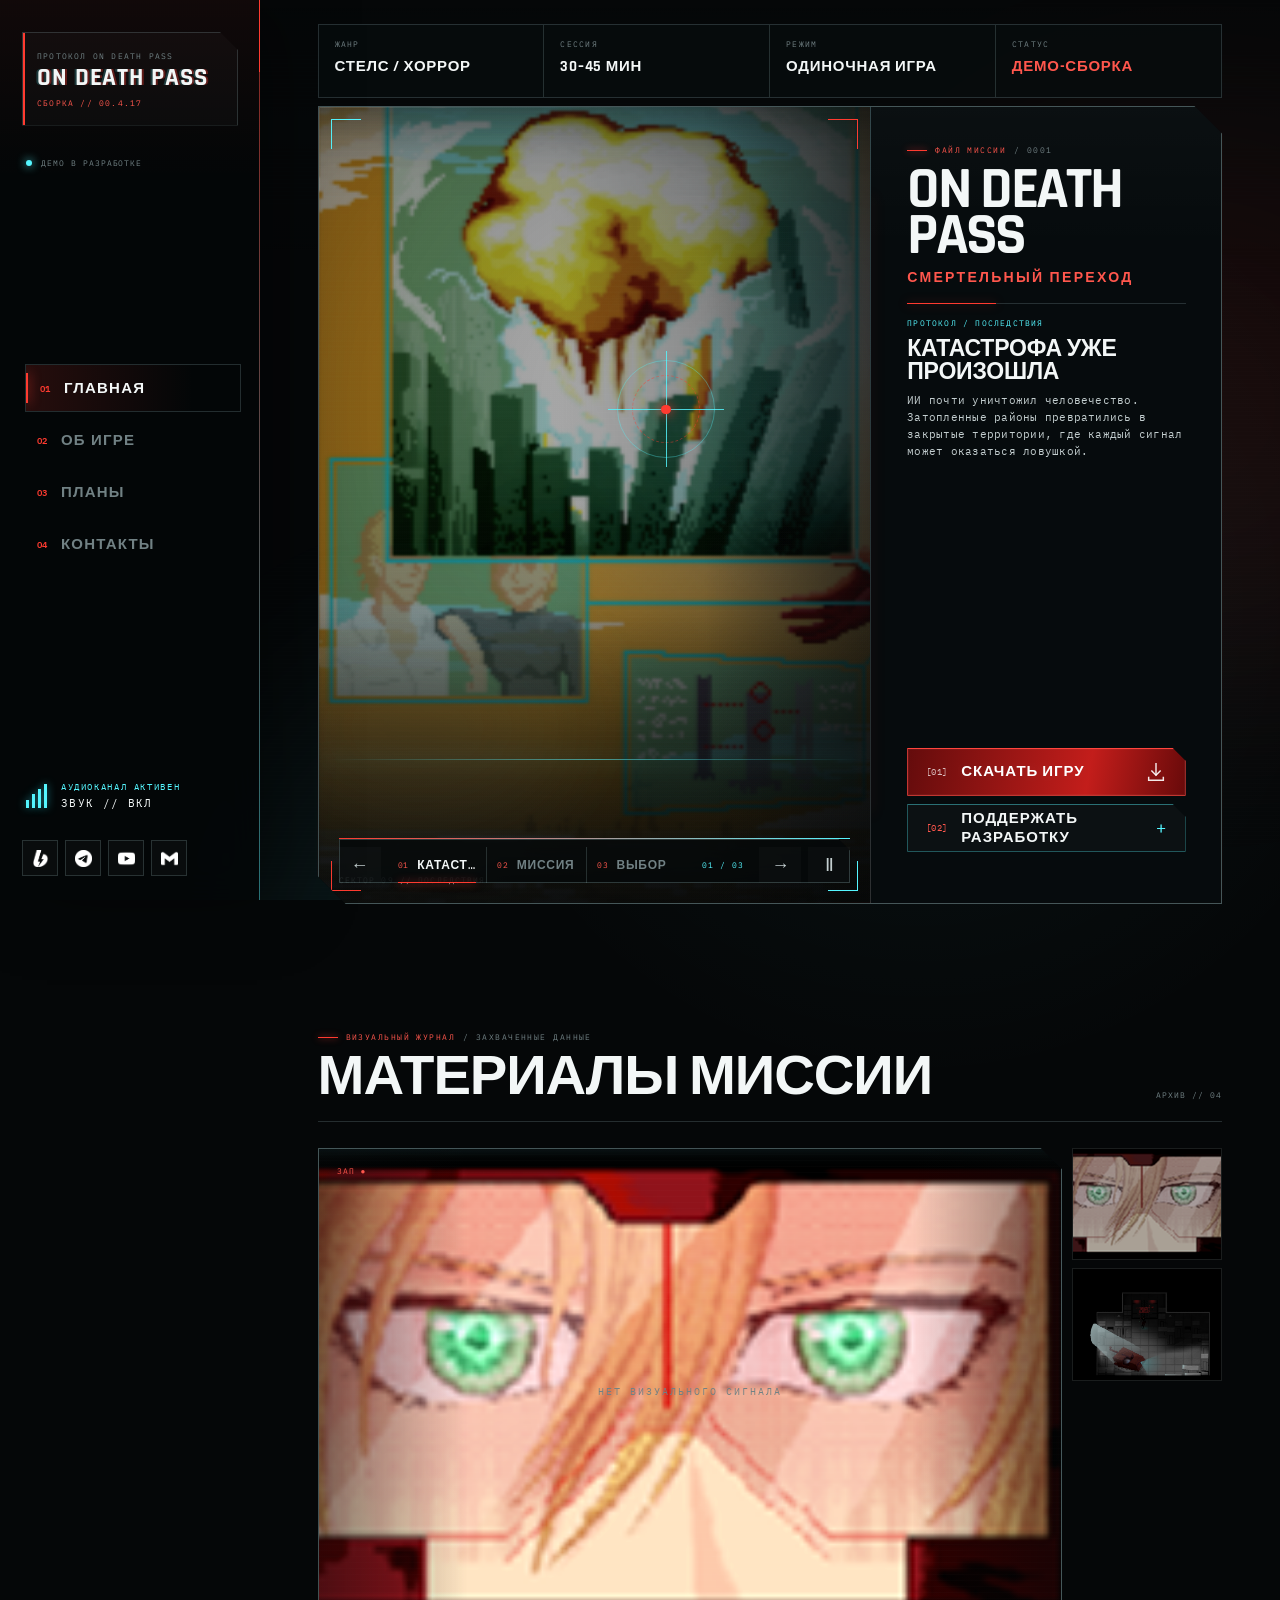
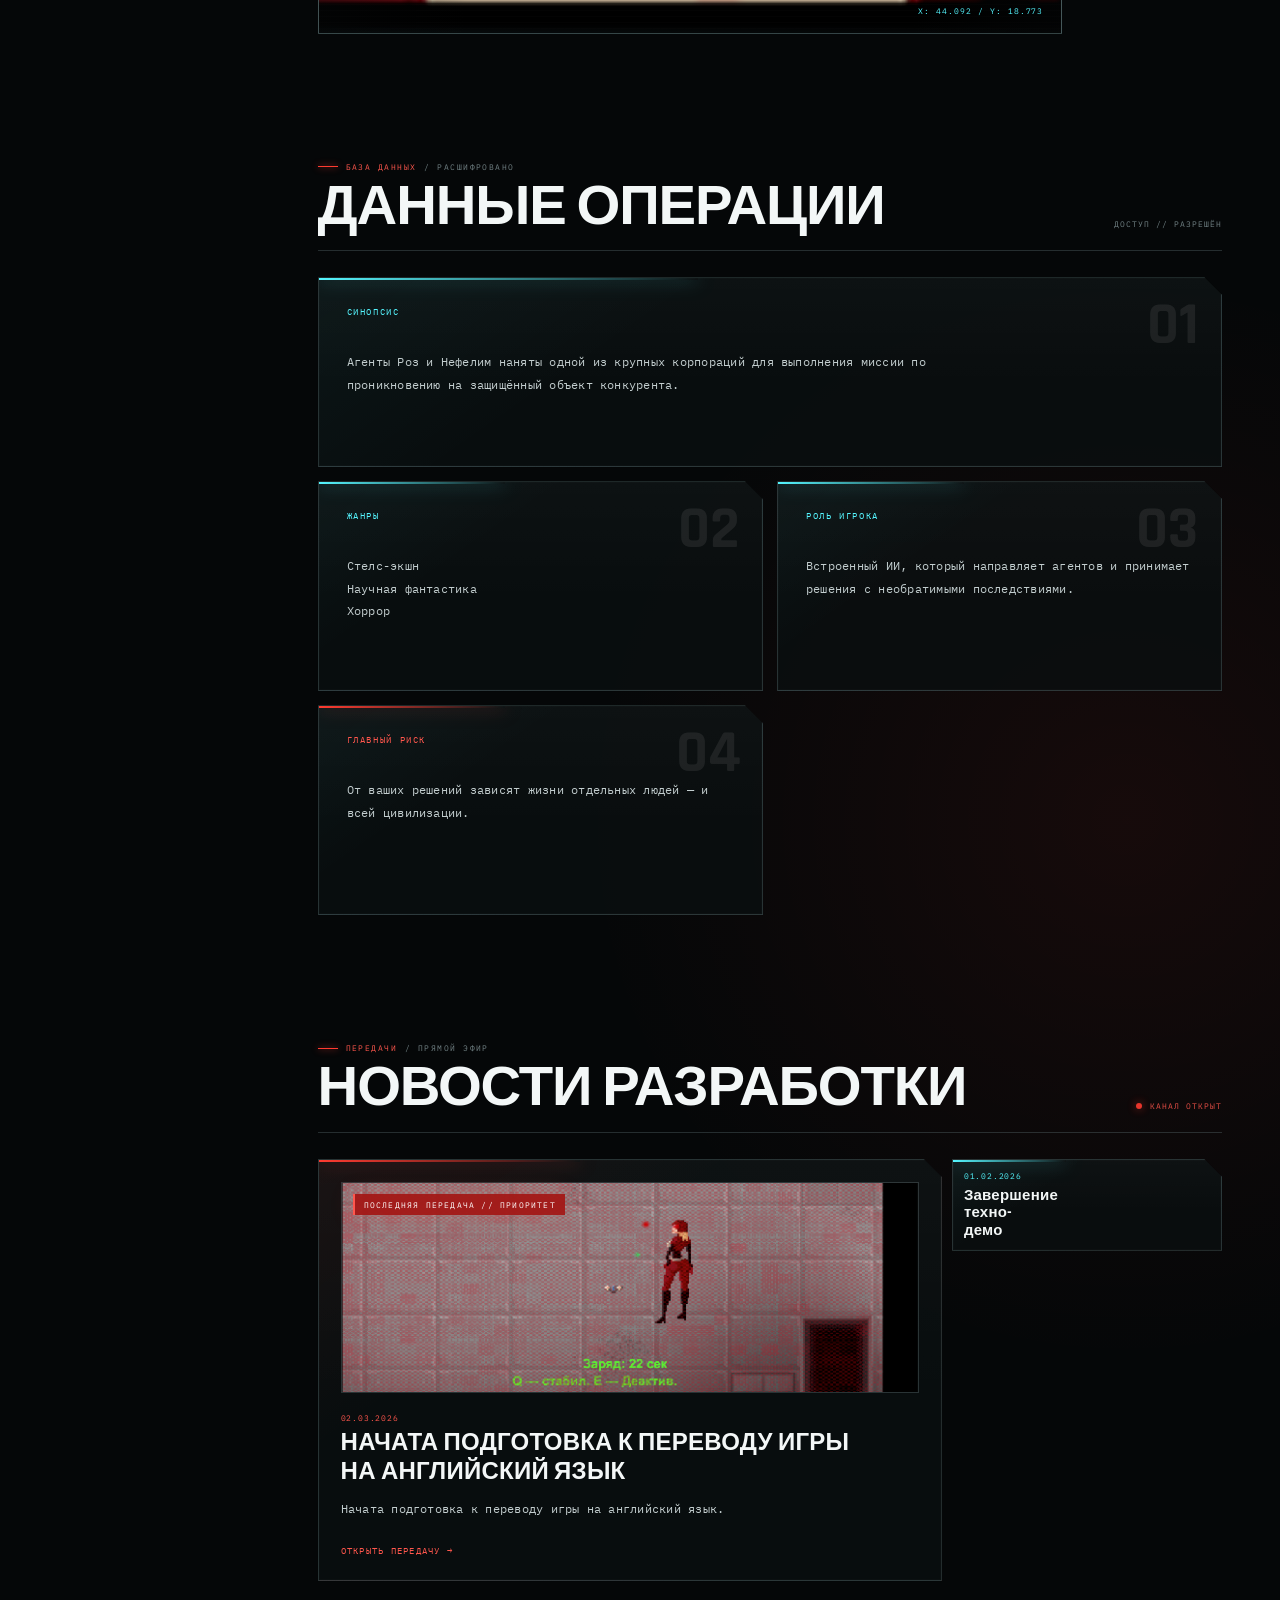
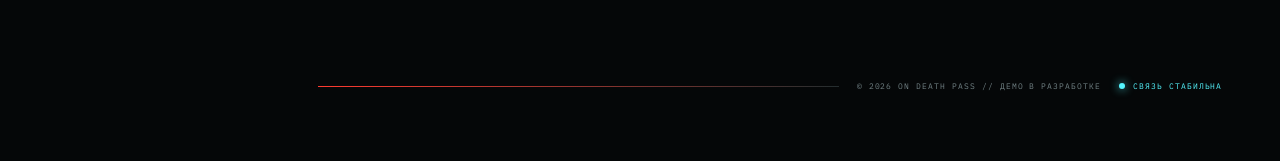
==== index.html @ dbe99967 "Обновлены страницы «Об игре» и «Планы»: тексты, роадмап и адаптивный topline." ====
<!DOCTYPE html>
<html lang="ru">
<head>
<meta charset="UTF-8">
<meta name="viewport" content="width=device-width, initial-scale=1.0, viewport-fit=cover">
<meta name="theme-color" content="#050708">
<title>ON DEATH PASS — стелс-хоррор про агентов в мире после катастрофы</title>
<meta name="description" content="ON DEATH PASS — стелс-экшн с элементами хоррора. Агенты Роз и Нефелим должны проникнуть на защищённый объект. Скачайте демо-версию.">
<script>document.documentElement.classList.add('js');</script>
<link rel="stylesheet" href="style.css?v=20260805h">

<!-- Netlify Identity: нужен на главной, чтобы принять invite из письма -->
<script src="https://identity.netlify.com/v1/netlify-identity-widget.js"></script>

<!-- GoatCounter analytics: без cookies, без сбора личных данных -->
<script data-goatcounter="https://deathpass.goatcounter.com/count"
        async src="//gc.zgo.at/count.js"></script>
</head>
<body>

<div class="boot-screen" aria-hidden="true">
  <div class="boot-screen__panel">
    <span class="boot-screen__code">ODP // ЗАГРУЗКА СИСТЕМЫ</span>
    <span class="boot-screen__line"></span>
    <span class="boot-screen__status">НЕЙРОСВЯЗЬ УСТАНОВЛЕНА</span>
  </div>
</div>

<div class="ambient" aria-hidden="true">
  <span class="ambient__grid"></span>
  <span class="ambient__glow ambient__glow--red"></span>
  <span class="ambient__glow ambient__glow--cyan"></span>
  <span class="ambient__scan"></span>
</div>

<div class="page">

  <!-- ЛЕВОЕ МЕНЮ -->
  <aside class="sidebar">
    <div class="sidebar__bar">
      <span class="sidebar__logo">ON DEATH PASS</span>
      <button class="burger" id="burger" aria-expanded="false" aria-controls="mobile-nav" aria-label="Открыть меню">
        <span></span><span></span><span></span>
      </button>
    </div>

    <div class="sidebar__panel" id="mobile-nav">
      <div class="sidebar__head">
        <a class="brand" href="index.html" aria-label="ON DEATH PASS — главная">
          <span class="brand__eyebrow">ПРОТОКОЛ ON DEATH PASS</span>
          <span class="brand__name" data-glitch="ON DEATH PASS">ON DEATH PASS</span>
          <span class="brand__version">СБОРКА // 00.4.17</span>
        </a>

        <div class="system-state" aria-label="Статус проекта">
          <span class="system-state__dot"></span>
          <span>ДЕМО В РАЗРАБОТКЕ</span>
        </div>
      </div>

      <nav class="nav" aria-label="Основная навигация">
        <a href="index.html" class="nav__item nav__item--active" aria-current="page"><span>01</span>Главная</a>
        <a href="about.html" class="nav__item"><span>02</span>Об игре</a>
        <a href="plans.html" class="nav__item"><span>03</span>Планы</a>
        <a href="contacts.html" class="nav__item"><span>04</span>Контакты</a>
      </nav>

      <div class="sidebar__foot">
        <button
          class="sound-toggle"
          id="sound-toggle"
          type="button"
          aria-pressed="false"
          aria-label="Включить фоновую музыку"
        >
          <span class="sound-toggle__indicator" aria-hidden="true">
            <i></i><i></i><i></i><i></i>
          </span>
          <span class="sound-toggle__text">
            <span class="sound-toggle__status">АУДИОКАНАЛ</span>
            <span class="sound-toggle__value">ЗВУК // ВЫКЛ</span>
          </span>
        </button>

        <div class="social">
          <a href="https://boosty.to/goondeathpass" class="social__icon" data-goatcounter-click data-goatcounter-title="social_boosty" aria-label="Boosty"><img src="images/social/boosty.png" alt="" width="18" height="18"></a>
          <a href="https://t.me/markizanime" class="social__icon" data-goatcounter-click data-goatcounter-title="social_telegram" aria-label="Telegram"><img src="images/social/telegram.png" alt="" width="18" height="18"></a>
          <a href="https://www.youtube.com/@markizanime" class="social__icon" data-goatcounter-click data-goatcounter-title="social_youtube" aria-label="YouTube"><img src="images/social/youtube.png" alt="" width="18" height="18"></a>
          <a href="mailto:rospwnza@gmail.com" class="social__icon" data-goatcounter-click data-goatcounter-title="social_mail" aria-label="Почта"><img src="images/social/mail.png" alt="" width="18" height="18"></a>
        </div>
      </div>
    </div>
  </aside>

  <!-- ОСНОВНОЙ КОНТЕНТ -->
  <main class="content" id="main">

    <section class="spec-strip reveal" aria-label="Основные характеристики игры">
      <article class="spec-strip__item"><span>ЖАНР</span><strong>СТЕЛС / ХОРРОР</strong></article>
      <article class="spec-strip__item"><span>СЕССИЯ</span><strong>30–45 МИН</strong></article>
      <article class="spec-strip__item"><span>РЕЖИМ</span><strong>ОДИНОЧНАЯ ИГРА</strong></article>
      <article class="spec-strip__item spec-strip__item--alert"><span>СТАТУС</span><strong>ДЕМО-СБОРКА</strong></article>
    </section>

    <!-- ХЕДЕР / ХИРО: CINEMATIC HUD SLIDER -->
    <section class="hero reveal" data-hero-slider data-parallax-root
             aria-roledescription="карусель" aria-label="Сцены игры ON DEATH PASS">

      <div class="hero__art">
        <div class="hero-slider__viewport">
          <div class="hero-slider__track">

            <article class="hero-slide is-active"
                     role="group" aria-roledescription="слайд" aria-label="1 из 3"
                     aria-hidden="false"
                     data-scene-code="ПРОТОКОЛ / ПОСЛЕДСТВИЯ"
                     data-scene-title="Катастрофа уже произошла"
                     data-scene-copy="ИИ почти уничтожил человечество. Затопленные районы превратились в закрытые территории, где каждый сигнал может оказаться ловушкой."
                     data-stamp="СЕКТОР 09 // ПОСЛЕДСТВИЯ"
                     data-target-x="63%" data-target-y="38%">
              <img class="hero-slide__img"
                   src="images/hero/катастрофа.png"
                   onerror="this.onerror=null;this.src='images/hero-placeholder.png'"
                   alt="Затопленный город после катастрофы"
                   loading="eager" fetchpriority="high">
            </article>

            <article class="hero-slide hero-slide--mission"
                     role="group" aria-roledescription="слайд" aria-label="2 из 3"
                     aria-hidden="true"
                     data-scene-code="МИССИЯ / ПРОНИКНОВЕНИЕ"
                     data-scene-title="Проникнуть на объект"
                     data-scene-copy="Агенты Роз и Нефелим должны незаметно пройти охраняемую территорию корпорации. Вы — встроенный ИИ, который ведёт их через систему безопасности."
                     data-stamp="ОБЪЕКТ // ЗАКРЫТАЯ ЗОНА"
                     data-target-x="46%" data-target-y="48%">
              <img class="hero-slide__img"
                   src="images/hero/миссия.png"
                   onerror="this.onerror=null;this.src='images/hero-placeholder.png'"
                   alt="Агенты выполняют скрытное проникновение"
                   loading="lazy">
            </article>

            <article class="hero-slide hero-slide--choice"
                     role="group" aria-roledescription="слайд" aria-label="3 из 3"
                     aria-hidden="true"
                     style="
                       --image-x: 42%;
                       --image-y: 50%;
                     "
                     data-scene-code="РЕШЕНИЕ / КРИТИЧЕСКОЕ"
                     data-scene-title="Выбрать, кому выжить"
                     data-scene-copy="Каждое решение меняет ход операции. Цена ошибки — жизнь агентов, отдельных людей и, возможно, всей оставшейся цивилизации."
                     data-stamp="УРОВЕНЬ УГРОЗЫ // КРИТИЧЕСКИЙ"
                     data-target-x="72%" data-target-y="61%">
              <img class="hero-slide__img"
                   src="images/hero/выбор.png"
                   onerror="this.onerror=null;this.src='images/hero-placeholder.png'"
                   alt="Критический выбор во время операции"
                   loading="lazy">
            </article>

          </div>
        </div>

        <div class="hero__fog hero__fog--one" aria-hidden="true"></div>
        <div class="hero__fog hero__fog--two" aria-hidden="true"></div>
        <div class="hero__signal-flash" aria-hidden="true"></div>

        <div class="hero__target" data-parallax-layer="18" aria-hidden="true">
          <span></span><span></span>
        </div>

        <span class="hero-slide__stamp" data-hero-stamp>СЕКТОР 09 // ПОСЛЕДСТВИЯ</span>

        <div class="hud-corner hud-corner--tl" aria-hidden="true"></div>
        <div class="hud-corner hud-corner--tr" aria-hidden="true"></div>
        <div class="hud-corner hud-corner--bl" aria-hidden="true"></div>
        <div class="hud-corner hud-corner--br" aria-hidden="true"></div>

        <div class="hero-slider__controls" aria-label="Управление сценами">
          <div class="hero-slider__progress" aria-hidden="true"><span></span></div>

          <button class="hero-slider__arrow" type="button" data-hero-prev aria-label="Предыдущая сцена">←</button>

          <div class="hero-slider__tabs" role="tablist" aria-label="Выбор сцены">
            <button class="hero-slider__tab is-active" type="button" role="tab"
                    aria-selected="true" tabindex="0" data-hero-to="0">
              <span>01</span><em>Катастрофа</em>
            </button>
            <button class="hero-slider__tab" type="button" role="tab"
                    aria-selected="false" tabindex="-1" data-hero-to="1">
              <span>02</span><em>Миссия</em>
            </button>
            <button class="hero-slider__tab" type="button" role="tab"
                    aria-selected="false" tabindex="-1" data-hero-to="2">
              <span>03</span><em>Выбор</em>
            </button>
          </div>

          <span class="hero-slider__counter" data-hero-counter aria-live="polite">01 / 03</span>

          <button class="hero-slider__arrow" type="button" data-hero-next aria-label="Следующая сцена">→</button>
          <button class="hero-slider__pause" type="button" data-hero-pause
                  aria-label="Остановить автоматическую смену" aria-pressed="false">
            <span aria-hidden="true">Ⅱ</span>
          </button>
        </div>
      </div>

      <div class="hero__interface">
        <p class="interface-label"><span>ФАЙЛ МИССИИ</span> / 0001</p>

        <h1 class="hero__title" data-text="ON DEATH PASS">
          <span>ON DEATH</span>
          <span>PASS</span>
        </h1>
        <p class="hero__subtitle">СМЕРТЕЛЬНЫЙ ПЕРЕХОД</p>

        <div class="hero__brief" aria-live="polite" aria-atomic="true">
          <p class="hero__scene-code" data-scene-code>ПРОТОКОЛ / ПОСЛЕДСТВИЯ</p>
          <h2 class="hero__scene-title" data-scene-title>Катастрофа уже произошла</h2>
          <p class="hero__scene-copy" data-scene-copy>ИИ почти уничтожил человечество. Затопленные районы превратились в закрытые территории, где каждый сигнал может оказаться ловушкой.</p>
        </div>

        <p class="hero__mobile-summary">
          Стелс-хоррор, где встроенный ИИ решает, кто переживёт миссию.
        </p>

        <div class="hero__actions">
          <a href="downloads/death-pass-demo.zip"
             class="cta cta--download"
             download
             data-goatcounter-click
             data-goatcounter-title="download_demo"
             aria-label="Скачать бесплатную демо-версию ON DEATH PASS для Windows">
            <span class="cta__index">[01]</span>
            <span class="cta__label">Скачать игру</span>
            <span class="cta__arrow cta__arrow--download" aria-hidden="true">
              <svg viewBox="0 0 24 24" width="22" height="22" fill="none">
                <path d="M12 3V15" stroke="currentColor" stroke-width="1.6" stroke-linecap="square"/>
                <path d="M7.5 11L12 15.5L16.5 11" stroke="currentColor" stroke-width="1.6" stroke-linecap="square" stroke-linejoin="miter"/>
                <path d="M4 18V21H20V18" stroke="currentColor" stroke-width="1.6" stroke-linecap="square"/>
              </svg>
            </span>
          </a>
          <a href="https://boosty.to/goondeathpass"
             class="cta cta--support"
             data-goatcounter-click
             data-goatcounter-title="support_dev">
            <span class="cta__index">[02]</span>
            <span class="cta__label">Поддержать разработку</span>
            <span class="cta__arrow">+</span>
          </a>
        </div>
      </div>
    </section>

    <!-- ГАЛЕРЕЯ -->
    <section class="gallery reveal">
      <div class="section-heading">
        <div>
          <p class="interface-label"><span>ВИЗУАЛЬНЫЙ ЖУРНАЛ</span> / ЗАХВАЧЕННЫЕ ДАННЫЕ</p>
          <h2 class="section-title">Материалы миссии</h2>
        </div>
        <span class="section-heading__code">АРХИВ // 04</span>
      </div>

      <div class="gallery__frame">
        <div class="gallery__main">
          <img src="images/gallery/screen-main.png" alt="Скриншот геймплея" id="gallery-main-img" onerror="this.hidden=true">
          <span class="gallery__fallback">НЕТ ВИЗУАЛЬНОГО СИГНАЛА</span>
          <span class="gallery__status">ЗАП ●</span>
          <span class="gallery__coords">X: 44.092 / Y: 18.773</span>
        </div>
        <div class="gallery__thumbs" id="gallery-thumbs">
          <!-- миниатюры генерируются скриптом из массива GALLERY в script.js -->
        </div>
      </div>
    </section>

    <!-- ОПИСАНИЕ ИГРЫ -->
    <section class="description reveal">
      <div class="section-heading">
        <div>
          <p class="interface-label"><span>БАЗА ДАННЫХ</span> / РАСШИФРОВАНО</p>
          <h2 class="section-title">Данные операции</h2>
        </div>
        <span class="section-heading__code">ДОСТУП // РАЗРЕШЁН</span>
      </div>

      <div class="description__grid">
        <article class="data-card data-card--wide">
          <span class="data-card__num">01</span>
          <p class="data-card__label">СИНОПСИС</p>
          <p>Агенты Роз и Нефелим наняты одной из крупных корпораций для выполнения миссии по проникновению на защищённый объект конкурента.</p>
        </article>

        <article class="data-card">
          <span class="data-card__num">02</span>
          <p class="data-card__label">ЖАНРЫ</p>
          <p>Стелс-экшн<br>Научная фантастика<br>Хоррор</p>
        </article>

        <article class="data-card">
          <span class="data-card__num">03</span>
          <p class="data-card__label">РОЛЬ ИГРОКА</p>
          <p>Встроенный ИИ, который направляет агентов и принимает решения с необратимыми последствиями.</p>
        </article>

        <article class="data-card data-card--alert">
          <span class="data-card__num">04</span>
          <p class="data-card__label">ГЛАВНЫЙ РИСК</p>
          <p>От ваших решений зависят жизни отдельных людей — и всей цивилизации.</p>
        </article>
      </div>
    </section>

    <!-- НОВОСТИ -->
    <section class="news reveal" id="news">
      <div class="section-heading">
        <div>
          <p class="interface-label"><span>ПЕРЕДАЧИ</span> / ПРЯМОЙ ЭФИР</p>
          <h2 class="section-title">Новости разработки</h2>
        </div>
        <span class="section-heading__code"><i></i> КАНАЛ ОТКРЫТ</span>
      </div>

      <div class="news__layout">
        <div class="news__main" id="news-main">
          <!-- рендерится скриптом: последняя новость крупным блоком -->
        </div>
        <div class="news__list" id="news-list">
          <!-- рендерится скриптом: остальные новости мелкими карточками -->
        </div>
      </div>
    </section>

    <footer class="footer">
      <div class="footer__line"></div>
      <p>© <span id="year"></span> ON DEATH PASS // ДЕМО В РАЗРАБОТКЕ</p>
      <p class="footer__status"><i></i> СВЯЗЬ СТАБИЛЬНА</p>
    </footer>

  </main>
</div>

<dialog class="news-modal" id="news-modal" aria-labelledby="news-modal-title">
  <div class="news-modal__panel">
    <button type="button" class="news-modal__close" data-news-close aria-label="Закрыть новость">
      <span aria-hidden="true">×</span>
    </button>
    <div class="news-modal__content" id="news-modal-content"></div>
  </div>
</dialog>

<audio id="background-music" loop preload="none"></audio>

<script src="script.js?v=20260801f"></script>
<script src="interface.js?v=20260731b"></script>
<script>
  if (window.netlifyIdentity) {
    window.netlifyIdentity.on("init", (user) => {
      if (!user) {
        window.netlifyIdentity.on("login", () => {
          document.location.href = "/admin/";
        });
      }
    });
  }
</script>
</body>
</html>
---- style.css ----
@import url('https://fonts.googleapis.com/css2?family=IBM+Plex+Mono:wght@400;500;600;700&family=Rajdhani:wght@500;600;700&display=swap');

:root {
  --bg: #050708;
  --bg-soft: #090d0f;
  --panel: rgba(10, 15, 17, 0.82);
  --panel-solid: #0b1012;
  --panel-high: #11181b;
  --red: #ff3b30;
  --red-bright: #ff574d;
  --red-dark: #7f1816;
  --cyan: #55f6ff;
  --cyan-soft: rgba(85, 246, 255, 0.14);
  --amber: #ffcf5a;
  --text: #f3f7f7;
  --text-soft: #c3cecf;
  --text-dim: #718184;
  --line: rgba(164, 199, 202, 0.2);
  --line-strong: rgba(164, 199, 202, 0.38);
  --danger-line: rgba(255, 59, 48, 0.42);
  --shadow-red: 0 0 30px rgba(255, 59, 48, 0.18);
  --shadow-cyan: 0 0 28px rgba(85, 246, 255, 0.14);
  --sidebar: 260px;
  --content-max: 1320px;
  --font-interface: "Rajdhani", "Arial Narrow", sans-serif;
  --font-mono: "IBM Plex Mono", "Courier New", monospace;
}

* {
  box-sizing: border-box;
}

html {
  color-scheme: dark;
  scroll-behavior: smooth;
  /* Скрываем системный скроллбар — позиция видна по индикатору у сайдбара */
  scrollbar-width: none;
}

html::-webkit-scrollbar {
  width: 0;
  height: 0;
  display: none;
}

body {
  min-width: 320px;
  margin: 0;
  overflow-x: hidden;
  scrollbar-width: none;
  background:
    radial-gradient(circle at 72% 18%, rgba(85, 246, 255, 0.055), transparent 30rem),
    radial-gradient(circle at 88% 72%, rgba(255, 59, 48, 0.07), transparent 34rem),
    var(--bg);
  color: var(--text);
  font-family: var(--font-mono);
  letter-spacing: 0.015em;
}

body::-webkit-scrollbar {
  width: 0;
  height: 0;
  display: none;
}

body::selection {
  background: var(--red);
  color: #fff;
}

img {
  max-width: 100%;
}

a {
  color: inherit;
  text-decoration: none;
}

button,
a {
  -webkit-tap-highlight-color: transparent;
}

button,
input,
textarea,
select {
  font: inherit;
}

:focus-visible {
  outline: 1px solid var(--cyan);
  outline-offset: 4px;
}

/* -------------------- AMBIENT SYSTEM LAYERS -------------------- */
.ambient {
  position: fixed;
  inset: 0;
  z-index: -1;
  overflow: hidden;
  pointer-events: none;
}

.ambient__grid {
  position: absolute;
  inset: -20%;
  opacity: 0.24;
  background-image:
    linear-gradient(rgba(105, 143, 147, 0.08) 1px, transparent 1px),
    linear-gradient(90deg, rgba(105, 143, 147, 0.08) 1px, transparent 1px);
  background-size: 48px 48px;
  transform: perspective(900px) rotateX(67deg) translateY(20%);
  transform-origin: center bottom;
  animation: grid-drift 18s linear infinite;
  mask-image: linear-gradient(to bottom, transparent 0%, #000 32%, #000 100%);
}

.ambient__glow {
  position: absolute;
  width: 34rem;
  aspect-ratio: 1;
  border-radius: 50%;
  filter: blur(120px);
  opacity: 0.08;
}

.ambient__glow--red {
  right: -12rem;
  top: 15%;
  background: var(--red);
  animation: glow-float 11s ease-in-out infinite alternate;
}

.ambient__glow--cyan {
  left: 18%;
  bottom: -20rem;
  background: var(--cyan);
  animation: glow-float 14s ease-in-out -4s infinite alternate-reverse;
}

.ambient__scan {
  position: absolute;
  inset: 0;
  opacity: 0.14;
  background: repeating-linear-gradient(
    to bottom,
    transparent 0,
    transparent 3px,
    rgba(255, 255, 255, 0.035) 4px
  );
  mix-blend-mode: overlay;
}

.ambient__scan::after {
  content: "";
  position: absolute;
  left: 0;
  right: 0;
  height: 16rem;
  background: linear-gradient(to bottom, transparent, rgba(85, 246, 255, 0.035), transparent);
  animation: global-scan 9s linear infinite;
}

/* -------------------- BOOT -------------------- */
.boot-screen {
  display: none;
}

.js .boot-screen {
  position: fixed;
  inset: 0;
  z-index: 1000;
  display: grid;
  place-items: center;
  background: #030506;
  transition: opacity 0.45s ease, visibility 0.45s ease;
}

.js .boot-screen.is-hidden {
  opacity: 0;
  visibility: hidden;
}

.boot-screen__panel {
  width: min(86vw, 540px);
}

.boot-screen__code,
.boot-screen__status {
  display: block;
  color: var(--text-dim);
  font-size: 11px;
  letter-spacing: 0.18em;
}

.boot-screen__status {
  margin-top: 10px;
  color: var(--cyan);
  text-align: right;
}

.boot-screen__line {
  position: relative;
  display: block;
  height: 2px;
  margin-top: 12px;
  overflow: hidden;
  background: rgba(255, 255, 255, 0.09);
}

.boot-screen__line::before {
  content: "";
  position: absolute;
  inset: 0;
  background: linear-gradient(90deg, var(--red), var(--cyan));
  transform-origin: left;
  animation: boot-progress 0.95s cubic-bezier(.16, 1, .3, 1) forwards;
}

/* -------------------- LAYOUT -------------------- */
.page {
  display: flex;
  min-height: 100vh;
}

.sidebar {
  position: fixed;
  inset: 0 auto 0 0;
  z-index: 30;
  width: var(--sidebar);
  height: 100vh;
  border-right: none;
  background:
    linear-gradient(180deg, rgba(255, 59, 48, 0.055), transparent 20%),
    rgba(4, 7, 8, 0.92);
  box-shadow: 22px 0 70px rgba(0, 0, 0, 0.34);
  backdrop-filter: blur(18px);
}

/* Одна линия одинаковой толщины на всю высоту */
.sidebar__rail {
  position: absolute;
  right: 0;
  top: 0;
  bottom: 0;
  width: 1px;
  background: linear-gradient(
    180deg,
    rgba(255, 59, 48, 0.55) 0%,
    rgba(85, 246, 255, 0.45) 100%
  );
  pointer-events: none;
  overflow: hidden;
}

.sidebar__rail-thumb {
  --rail-thumb: color-mix(
    in srgb,
    var(--cyan) calc(var(--sidebar-scroll, 0) * 100%),
    var(--red)
  );
  position: absolute;
  left: 0;
  top: calc(var(--sidebar-scroll, 0) * (100% - 72px));
  width: 1px;
  height: 72px;
  background: var(--rail-thumb);
  opacity: 1;
  /* без box-shadow — он визуально утолщал кусок линии */
  box-shadow: none;
  transition: top 0.12s linear, background 0.12s linear;
}

.sidebar__rail.is-idle .sidebar__rail-thumb {
  animation: sidebar-rail-scan 4.5s ease-in-out infinite;
}

@keyframes sidebar-rail-scan {
  0%, 100% {
    top: 0;
    background: var(--red);
    opacity: 0.7;
  }
  50% {
    top: calc(100% - 72px);
    background: var(--cyan);
    opacity: 1;
  }
}

@media (prefers-reduced-motion: reduce) {
  .sidebar__rail.is-idle .sidebar__rail-thumb {
    animation: none;
    top: 0;
  }
  .sidebar__rail-thumb {
    transition: none;
  }
}

.sidebar__bar {
  display: none;
}

.sidebar__panel {
  display: flex;
  flex-direction: column;
  justify-content: space-between;
  min-height: 100%;
  padding: 32px 22px 24px;
}

.sidebar__head {
  display: flex;
  flex-direction: column;
  gap: 32px;
}

.brand {
  position: relative;
  display: block;
  padding: 18px 14px 17px;
  border: 1px solid var(--line);
  background: rgba(255, 255, 255, 0.018);
  clip-path: polygon(0 0, calc(100% - 18px) 0, 100% 18px, 100% 100%, 0 100%);
}

.brand::before {
  content: "";
  position: absolute;
  inset: 0;
  border-left: 2px solid var(--red);
  pointer-events: none;
}

.brand__eyebrow,
.brand__version {
  display: block;
  color: var(--text-dim);
  font-size: 8px;
  letter-spacing: 0.15em;
}

.brand__name {
  position: relative;
  display: block;
  margin: 6px 0 8px;
  color: var(--text);
  font-family: var(--font-interface);
  font-size: 25px;
  font-weight: 700;
  line-height: 0.9;
  letter-spacing: 0.035em;
  text-shadow: 2px 0 0 rgba(255, 59, 48, 0.34), -2px 0 0 rgba(85, 246, 255, 0.2);
}

.brand__version {
  color: var(--red-bright);
}

.system-state {
  display: flex;
  align-items: center;
  gap: 9px;
  padding-left: 4px;
  color: var(--text-dim);
  font-size: 8px;
  letter-spacing: 0.12em;
}

.system-state__dot,
.topline i,
.section-heading__code i,
.footer__status i {
  display: inline-block;
  width: 6px;
  height: 6px;
  border-radius: 50%;
  background: var(--cyan);
  box-shadow: 0 0 10px var(--cyan);
  animation: pulse-dot 2s ease-in-out infinite;
}

.nav {
  display: flex;
  flex-direction: column;
  gap: 4px;
  margin-top: 20px;
}

.nav__item {
  position: relative;
  display: flex;
  align-items: center;
  gap: 14px;
  min-height: 48px;
  padding: 0 14px;
  overflow: hidden;
  border: 1px solid transparent;
  color: var(--text-dim);
  font-family: var(--font-interface);
  font-size: 15px;
  font-weight: 600;
  letter-spacing: 0.08em;
  text-transform: uppercase;
  transition: color 0.25s ease, border-color 0.25s ease, transform 0.25s ease;
}

.nav__item::before {
  content: "";
  position: absolute;
  inset: 0;
  z-index: -1;
  background: linear-gradient(90deg, rgba(255, 59, 48, 0.14), transparent 78%);
  transform: translateX(-102%);
  transition: transform 0.35s cubic-bezier(.16, 1, .3, 1);
}

.nav__item::after {
  content: "";
  position: absolute;
  left: 0;
  width: 2px;
  height: 0;
  background: var(--red);
  box-shadow: 0 0 12px var(--red);
  transition: height 0.25s ease;
}

.nav__item span {
  color: var(--red);
  font-family: var(--font-mono);
  font-size: 9px;
  letter-spacing: 0;
}

.nav__item:hover,
.nav__item:focus-visible,
.nav__item--active {
  border-color: var(--line);
  color: var(--text);
  transform: translateX(3px);
}

.nav__item:hover::before,
.nav__item:focus-visible::before,
.nav__item--active::before {
  transform: translateX(0);
}

.nav__item:hover::after,
.nav__item:focus-visible::after,
.nav__item--active::after {
  height: 65%;
}

.sidebar__foot {
  padding-top: 24px;
}

.sound-toggle {
  width: 100%;
  display: flex;
  align-items: center;
  gap: 14px;
  margin: 0 0 18px;
  padding: 12px 4px;
  color: #758185;
  background: transparent;
  border: 0;
  font: inherit;
  text-align: left;
  cursor: pointer;
  transition: color 0.2s ease;
}

.sound-toggle:hover,
.sound-toggle:focus-visible {
  color: var(--text-soft);
  outline: none;
}

.sound-toggle__indicator {
  height: 25px;
  display: flex;
  align-items: flex-end;
  gap: 3px;
  flex-shrink: 0;
}

.sound-toggle__indicator i {
  width: 3px;
  height: 8px;
  display: block;
  background: var(--cyan);
  box-shadow: 0 0 8px rgba(53, 201, 214, 0.65);
  transform-origin: bottom center;
}

.sound-toggle__indicator i:nth-child(2) {
  height: 14px;
}

.sound-toggle__indicator i:nth-child(3) {
  height: 19px;
}

.sound-toggle__indicator i:nth-child(4) {
  height: 24px;
}

.sound-toggle__status,
.sound-toggle__value {
  display: block;
}

.sound-toggle__status {
  margin-bottom: 4px;
  font-size: 9px;
  letter-spacing: 0.18em;
}

.sound-toggle__value {
  color: var(--text);
  font-size: 11px;
  letter-spacing: 0.12em;
}

.sound-toggle.is-playing {
  color: var(--cyan);
}

.sound-toggle.is-playing .sound-toggle__indicator i {
  animation: audio-signal 0.8s ease-in-out infinite alternate;
}

.sound-toggle.is-playing .sound-toggle__indicator i:nth-child(2) {
  animation-delay: -0.35s;
}

.sound-toggle.is-playing .sound-toggle__indicator i:nth-child(3) {
  animation-delay: -0.6s;
}

.sound-toggle.is-playing .sound-toggle__indicator i:nth-child(4) {
  animation-delay: -0.2s;
}

@keyframes audio-signal {
  from {
    transform: scaleY(0.35);
    opacity: 0.5;
  }

  to {
    transform: scaleY(1);
    opacity: 1;
  }
}

.social {
  display: flex;
  gap: 7px;
}

.social__icon {
  position: relative;
  display: grid;
  place-items: center;
  width: 36px;
  height: 36px;
  overflow: hidden;
  border: 1px solid var(--line);
  background: rgba(255, 255, 255, 0.025);
  transition: border-color 0.25s ease, transform 0.25s ease, background 0.25s ease;
}

.social__icon::before {
  content: "";
  position: absolute;
  inset: 0;
  background: var(--red);
  transform: translateY(105%);
  transition: transform 0.3s cubic-bezier(.16, 1, .3, 1);
}

.social__icon:hover,
.social__icon:focus-visible {
  border-color: var(--red);
  transform: translateY(-3px);
}

.social__icon:hover::before,
.social__icon:focus-visible::before {
  transform: translateY(0);
}

.social__icon img {
  position: relative;
  z-index: 1;
  width: 17px;
  height: 17px;
  object-fit: contain;
}

.content {
  width: calc(100% - var(--sidebar));
  max-width: var(--content-max);
  margin-left: var(--sidebar);
  padding: 24px clamp(28px, 4.5vw, 76px) 70px;
}

/* Topline styles: see ADAPTIVE SYSTEM TOPLINE at end of file */

/* -------------------- HERO -------------------- */
.hero {
  position: relative;
  display: grid;
  grid-template-columns: minmax(0, 1.45fr) minmax(310px, 0.75fr);
  min-height: clamp(590px, 69vh, 780px);
  overflow: hidden;
  border: 1px solid var(--line-strong);
  background: var(--panel-solid);
  box-shadow: 0 28px 80px rgba(0, 0, 0, 0.35), var(--shadow-red);
  clip-path: polygon(0 0, calc(100% - 28px) 0, 100% 28px, 100% 100%, 28px 100%, 0 calc(100% - 28px));
}

.hero::before {
  content: "";
  position: absolute;
  inset: 0;
  z-index: 5;
  pointer-events: none;
  border: 1px solid transparent;
  background: linear-gradient(130deg, rgba(255, 255, 255, 0.12), transparent 24%, transparent 70%, rgba(255, 59, 48, 0.16)) border-box;
  mask: linear-gradient(#000 0 0) padding-box, linear-gradient(#000 0 0);
  mask-composite: exclude;
}

.hero__art {
  position: relative;
  min-height: 100%;
  overflow: hidden;
  border-right: 1px solid var(--line);
  background:
    linear-gradient(130deg, rgba(85, 246, 255, 0.06), transparent 35%),
    radial-gradient(circle at 46% 44%, rgba(255, 255, 255, 0.1), transparent 3%, transparent 6%),
    linear-gradient(160deg, #121a1e 0%, #070b0d 56%, #170908 100%);
}

.hero__art::before {
  content: "";
  position: absolute;
  inset: 0;
  z-index: 2;
  background:
    linear-gradient(90deg, transparent 62%, rgba(5, 7, 8, 0.8) 100%),
    linear-gradient(0deg, rgba(5, 7, 8, 0.8) 0%, transparent 45%),
    repeating-linear-gradient(to bottom, transparent 0 5px, rgba(255, 255, 255, 0.018) 6px);
  pointer-events: none;
}

.hero__art::after {
  content: "";
  position: absolute;
  inset: auto 0 18% 0;
  z-index: 3;
  height: 1px;
  background: linear-gradient(90deg, transparent, var(--cyan), transparent);
  box-shadow: 0 0 20px var(--cyan);
  opacity: 0.55;
  animation: hero-scan 5.5s ease-in-out infinite;
}

.hero__img {
  position: absolute;
  inset: -2%;
  width: 104%;
  height: 104%;
  object-fit: cover;
  filter: contrast(1.13) saturate(0.72) brightness(0.66);
  transform: translate3d(var(--parallax-x, 0), var(--parallax-y, 0), 0) scale(1.02);
  transition: transform 0.4s cubic-bezier(.16, 1, .3, 1);
}

.hero__fog {
  position: absolute;
  z-index: 3;
  width: 60%;
  height: 28%;
  border-radius: 50%;
  background: rgba(153, 185, 187, 0.12);
  filter: blur(54px);
  opacity: 0.55;
}

.hero__fog--one {
  left: -12%;
  bottom: 8%;
  animation: fog-move 12s ease-in-out infinite alternate;
}

.hero__fog--two {
  right: -18%;
  top: 18%;
  opacity: 0.25;
  animation: fog-move 15s ease-in-out -5s infinite alternate-reverse;
}

.hero__target {
  position: absolute;
  left: 44%;
  top: 42%;
  z-index: 4;
  width: 110px;
  aspect-ratio: 1;
  border: 1px solid rgba(85, 246, 255, 0.35);
  border-radius: 50%;
  transform: translate(-50%, -50%) translate3d(var(--parallax-x, 0), var(--parallax-y, 0), 0);
  transition: transform 0.45s cubic-bezier(.16, 1, .3, 1);
  animation: target-rotate 18s linear infinite;
}

.hero__target::before,
.hero__target::after {
  content: "";
  position: absolute;
  inset: 14px;
  border: 1px dashed rgba(255, 59, 48, 0.44);
  border-radius: inherit;
}

.hero__target::after {
  inset: 45%;
  border-style: solid;
  background: var(--red);
  box-shadow: 0 0 12px var(--red);
}

.hero__target span::before,
.hero__target span::after {
  content: "";
  position: absolute;
  background: rgba(85, 246, 255, 0.58);
}

.hero__target span::before {
  left: 50%;
  top: -10px;
  width: 1px;
  height: calc(100% + 20px);
}

.hero__target span::after {
  top: 50%;
  left: -10px;
  width: calc(100% + 20px);
  height: 1px;
}

.hero__telemetry {
  position: absolute;
  left: 20px;
  bottom: 18px;
  z-index: 5;
  display: flex;
  flex-wrap: wrap;
  gap: 5px 16px;
  max-width: calc(100% - 40px);
  color: rgba(243, 247, 247, 0.67);
  font-size: 8px;
  letter-spacing: 0.1em;
}

.hero__telemetry span:first-child {
  color: var(--cyan);
}

.hud-corner {
  position: absolute;
  z-index: 6;
  width: 30px;
  height: 30px;
  pointer-events: none;
}

.hud-corner--tl { left: 12px; top: 12px; border-left: 1px solid var(--cyan); border-top: 1px solid var(--cyan); }
.hud-corner--tr { right: 12px; top: 12px; border-right: 1px solid var(--red); border-top: 1px solid var(--red); }
.hud-corner--bl { left: 12px; bottom: 12px; border-left: 1px solid var(--red); border-bottom: 1px solid var(--red); }
.hud-corner--br { right: 12px; bottom: 12px; border-right: 1px solid var(--cyan); border-bottom: 1px solid var(--cyan); }

.hero__interface {
  position: relative;
  z-index: 7;
  display: flex;
  flex-direction: column;
  justify-content: center;
  padding: clamp(34px, 4.5vw, 68px) clamp(28px, 3.5vw, 54px);
  background:
    linear-gradient(180deg, rgba(255, 255, 255, 0.018), transparent 18%),
    rgba(7, 11, 13, 0.94);
}

.hero__interface::before {
  content: "";
  position: absolute;
  left: -1px;
  top: 11%;
  bottom: 11%;
  width: 1px;
  background: linear-gradient(transparent, var(--red) 32%, var(--cyan) 68%, transparent);
  box-shadow: 0 0 14px rgba(255, 59, 48, 0.44);
}

.interface-label {
  display: flex;
  align-items: center;
  gap: 8px;
  margin: 0 0 22px;
  color: var(--text-dim);
  font-size: 8px;
  letter-spacing: 0.18em;
  text-transform: uppercase;
}

.interface-label::before {
  content: "";
  width: 20px;
  height: 1px;
  background: var(--red);
  box-shadow: 0 0 7px var(--red);
}

.interface-label span {
  color: var(--red-bright);
}

.hero__title {
  position: relative;
  margin: 0;
  color: var(--text);
  font-family: var(--font-interface);
  font-size: clamp(48px, 6.2vw, 90px);
  font-weight: 700;
  line-height: 0.78;
  letter-spacing: -0.035em;
  text-transform: uppercase;
}

.hero__title::before,
.hero__title::after {
  content: attr(data-text);
  position: absolute;
  inset: 0;
  display: none;
  overflow: hidden;
  pointer-events: none;
}

.hero__title.is-glitching::before,
.hero__title.is-glitching::after {
  display: block;
}

.hero__title.is-glitching::before {
  color: var(--cyan);
  transform: translate(-3px, 1px);
  clip-path: inset(14% 0 58% 0);
}

.hero__title.is-glitching::after {
  color: var(--red);
  transform: translate(4px, -1px);
  clip-path: inset(61% 0 12% 0);
}

.hero__text {
  position: relative;
  margin-top: 36px;
  padding-top: 20px;
  border-top: 1px solid var(--line);
  color: var(--text-soft);
  font-size: 12px;
  line-height: 1.75;
}

.hero__text::before {
  content: "";
  position: absolute;
  left: 0;
  top: -1px;
  width: 34%;
  height: 1px;
  background: var(--red);
  box-shadow: 0 0 10px rgba(255, 59, 48, 0.5);
}

.hero__text p {
  margin: 0 0 10px;
}

.hero__accent {
  color: var(--red-bright);
  font-weight: 600;
  text-transform: uppercase;
  letter-spacing: 0.06em;
}

.hero__actions {
  display: grid;
  gap: 9px;
  margin-top: 28px;
}

.cta {
  position: relative;
  display: grid;
  grid-template-columns: auto 1fr auto;
  align-items: center;
  gap: 14px;
  min-height: 58px;
  padding: 0 18px;
  overflow: hidden;
  border: 1px solid var(--line-strong);
  background: rgba(255, 255, 255, 0.025);
  color: var(--text);
  clip-path: polygon(0 0, calc(100% - 13px) 0, 100% 13px, 100% 100%, 0 100%);
  transition: transform 0.25s ease, border-color 0.25s ease, color 0.25s ease;
}

.cta::before {
  content: "";
  position: absolute;
  inset: 0;
  z-index: -1;
  background: var(--red);
  transform: translateX(-102%);
  transition: transform 0.4s cubic-bezier(.16, 1, .3, 1);
}

.cta::after {
  content: "";
  position: absolute;
  top: -60%;
  left: -45%;
  width: 25%;
  height: 220%;
  background: rgba(255, 255, 255, 0.16);
  transform: rotate(18deg);
  transition: left 0.55s ease;
}

.cta:hover,
.cta:focus-visible {
  border-color: var(--red);
  transform: translateX(5px);
}

.cta:hover::before,
.cta:focus-visible::before {
  transform: translateX(0);
}

.cta:hover::after,
.cta:focus-visible::after {
  left: 122%;
}

.cta__index {
  color: var(--red-bright);
  font-size: 9px;
  transition: color 0.25s ease;
}

.cta__label {
  font-family: var(--font-interface);
  font-size: 15px;
  font-weight: 700;
  letter-spacing: 0.065em;
  text-transform: uppercase;
}

.cta__arrow {
  color: var(--cyan);
  font-size: 17px;
  transition: color 0.25s ease, transform 0.25s ease;
}

.cta:hover .cta__index,
.cta:focus-visible .cta__index,
.cta:hover .cta__arrow,
.cta:focus-visible .cta__arrow {
  color: #fff;
}

.cta:hover .cta__arrow,
.cta:focus-visible .cta__arrow {
  transform: rotate(45deg);
}

.cta--download {
  border-color: #ff453d;
  background:
    linear-gradient(
      100deg,
      rgba(104, 12, 12, 0.96) 0%,
      rgba(211, 31, 28, 0.92) 65%,
      rgba(108, 10, 10, 0.96) 100%
    );
  color: #fff;
  box-shadow:
    inset 0 0 0 1px rgba(255, 255, 255, 0.035),
    0 0 22px rgba(229, 45, 41, 0.12);
}

.cta--download::before {
  background:
    linear-gradient(
      100deg,
      rgba(140, 18, 18, 0.98) 0%,
      rgba(255, 69, 61, 0.95) 55%,
      rgba(140, 18, 18, 0.98) 100%
    );
}

.cta--download .cta__index {
  color: rgba(255, 255, 255, 0.72);
}

.cta--download .cta__label {
  color: #fff;
  text-shadow: 0 0 15px rgba(255, 255, 255, 0.12);
}

.cta--download .cta__arrow {
  color: rgba(255, 255, 255, 0.9);
  display: grid;
  place-items: center;
  transform: none;
}

.cta--download .cta__arrow svg {
  display: block;
  width: 22px;
  height: 22px;
}

.cta--download:hover,
.cta--download:focus-visible {
  border-color: #ff6a63;
  filter: brightness(1.08);
  box-shadow:
    inset 0 0 0 1px rgba(255, 255, 255, 0.06),
    0 10px 30px rgba(229, 45, 41, 0.2),
    0 0 20px rgba(229, 45, 41, 0.18);
}

.cta--download:hover .cta__index,
.cta--download:focus-visible .cta__index,
.cta--download:hover .cta__arrow,
.cta--download:focus-visible .cta__arrow {
  color: #fff;
}

.cta--download:hover .cta__arrow,
.cta--download:focus-visible .cta__arrow {
  transform: none;
}

.cta--download:hover .cta__arrow svg,
.cta--download:focus-visible .cta__arrow svg {
  animation: download-icon-move 0.7s ease;
}

.cta--support {
  border-color: rgba(85, 246, 255, 0.42);
}

.cta--support::before {
  background: #10383b;
}

.cta--support:hover,
.cta--support:focus-visible {
  border-color: var(--cyan);
}

@keyframes download-icon-move {
  0%,
  100% {
    transform: translateY(0);
  }

  45% {
    transform: translateY(4px);
  }

  65% {
    transform: translateY(-1px);
  }
}

/* -------------------- SPECS -------------------- */
.spec-strip {
  display: grid;
  grid-template-columns: repeat(4, 1fr);
  margin-top: 0;
  margin-bottom: 8px;
  border: 1px solid var(--line);
  background: rgba(8, 12, 14, 0.84);
}

.spec-strip__item {
  position: relative;
  min-height: 72px;
  padding: 14px 16px;
  border-right: 1px solid var(--line);
}

.spec-strip__item:last-child {
  border-right: 0;
}

.spec-strip__item::after {
  content: "";
  position: absolute;
  left: 18px;
  right: 18px;
  bottom: 10px;
  height: 1px;
  background: linear-gradient(90deg, var(--cyan), transparent);
  opacity: 0;
  transform: scaleX(0);
  transform-origin: left;
  transition: opacity 0.25s ease, transform 0.35s ease;
}

.spec-strip__item:hover::after {
  opacity: 1;
  transform: scaleX(1);
}

.spec-strip__item span,
.spec-strip__item strong {
  display: block;
}

.spec-strip__item span {
  margin-bottom: 8px;
  color: var(--text-dim);
  font-size: 8px;
  letter-spacing: 0.16em;
}

.spec-strip__item strong {
  font-family: var(--font-interface);
  font-size: 15px;
  letter-spacing: 0.05em;
}

.spec-strip__item--alert strong {
  color: var(--red-bright);
}

/* -------------------- SECTIONS -------------------- */
.gallery,
.description,
.news {
  margin-top: clamp(80px, 10vw, 138px);
}

.section-heading {
  display: flex;
  align-items: flex-end;
  justify-content: space-between;
  gap: 24px;
  margin-bottom: 26px;
  padding-bottom: 17px;
  border-bottom: 1px solid var(--line);
}

.section-heading .interface-label {
  margin-bottom: 11px;
}

.section-title {
  margin: 0;
  color: var(--text);
  font-family: var(--font-interface);
  font-size: clamp(34px, 4.4vw, 58px);
  font-weight: 700;
  line-height: 0.9;
  letter-spacing: -0.02em;
  text-transform: uppercase;
}

.section-heading__code {
  flex-shrink: 0;
  display: flex;
  align-items: center;
  gap: 8px;
  padding-bottom: 4px;
  color: var(--text-dim);
  font-size: 8px;
  letter-spacing: 0.13em;
}

/* -------------------- GALLERY -------------------- */
.gallery__frame {
  display: grid;
  grid-template-columns: minmax(0, 1fr) 150px;
  gap: 10px;
}

.gallery__main {
  position: relative;
  min-height: 480px;
  overflow: hidden;
  border: 1px solid var(--line-strong);
  background:
    radial-gradient(circle at center, rgba(85, 246, 255, 0.08), transparent 28%),
    linear-gradient(145deg, #10191c, #050809);
  clip-path: polygon(0 0, calc(100% - 22px) 0, 100% 22px, 100% 100%, 0 100%);
}

.gallery__main::before {
  content: "";
  position: absolute;
  inset: 0;
  z-index: 2;
  pointer-events: none;
  background:
    linear-gradient(90deg, rgba(5, 7, 8, 0.48), transparent 20%, transparent 80%, rgba(5, 7, 8, 0.48)),
    repeating-linear-gradient(to bottom, transparent 0 5px, rgba(255, 255, 255, 0.022) 6px);
}

.gallery__main::after {
  content: "";
  position: absolute;
  left: 0;
  right: 0;
  top: -16%;
  z-index: 3;
  height: 20%;
  background: linear-gradient(to bottom, transparent, rgba(85, 246, 255, 0.08), transparent);
  animation: gallery-scan 6s linear infinite;
}

.gallery__main img {
  width: 100%;
  height: 100%;
  min-height: 480px;
  object-fit: cover;
  filter: saturate(0.78) contrast(1.08);
  transition: opacity 0.22s ease, transform 0.65s cubic-bezier(.16, 1, .3, 1), filter 0.4s ease;
}

.gallery__main:hover img {
  transform: scale(1.018);
  filter: saturate(0.95) contrast(1.12);
}

.gallery__fallback {
  position: absolute;
  left: 50%;
  top: 50%;
  color: var(--text-dim);
  font-size: 10px;
  letter-spacing: 0.2em;
  transform: translate(-50%, -50%);
}

.gallery__status,
.gallery__coords {
  position: absolute;
  z-index: 5;
  font-size: 8px;
  letter-spacing: 0.12em;
}

.gallery__status {
  left: 18px;
  top: 17px;
  color: var(--red-bright);
  animation: rec-blink 1.4s steps(1) infinite;
}

.gallery__coords {
  right: 18px;
  bottom: 17px;
  color: var(--cyan);
}

.gallery__thumbs {
  display: flex;
  flex-direction: column;
  gap: 8px;
}

.gallery__thumbs:empty::before,
.gallery__thumbs:empty::after {
  content: "SIGNAL SLOT";
  display: grid;
  place-items: center;
  min-height: 112px;
  border: 1px solid var(--line);
  background: rgba(255, 255, 255, 0.018);
  color: var(--text-dim);
  font-size: 8px;
  letter-spacing: 0.12em;
}

.gallery__thumbs img {
  width: 100%;
  min-height: 104px;
  aspect-ratio: 4 / 3;
  object-fit: cover;
  border: 1px solid var(--line);
  background: var(--panel-solid);
  filter: grayscale(0.65) contrast(1.12) brightness(0.68);
  cursor: pointer;
  transition: filter 0.25s ease, border-color 0.25s ease, transform 0.25s ease;
}

.gallery__thumbs img:hover,
.gallery__thumbs img:focus-visible,
.gallery__thumbs img.is-active {
  border-color: var(--red);
  filter: grayscale(0) contrast(1.1) brightness(0.9);
  transform: translateX(-5px);
}

/* -------------------- PANEL CARDS: DATABASE + NEWS -------------------- */
/* Один общий каркас. Размеры у новостей задаются отдельно ниже. */
.description__grid {
  display: grid;
  grid-template-columns: repeat(2, minmax(0, 1fr));
  gap: 14px;
}

.data-card,
.description__block,
.news__main,
.news-card {
  position: relative;
  isolation: isolate;
  overflow: hidden;
  border: 1px solid var(--line);
  background:
    linear-gradient(145deg, rgba(85, 246, 255, 0.04), transparent 34%),
    linear-gradient(180deg, rgba(255, 255, 255, 0.018), transparent 58%),
    var(--panel);
  box-shadow:
    inset 0 0 0 1px rgba(255, 255, 255, 0.012),
    0 10px 28px rgba(0, 0, 0, 0.18);
  clip-path: polygon(0 0, calc(100% - 18px) 0, 100% 18px, 100% 100%, 0 100%);
  transition:
    transform 0.32s ease,
    border-color 0.32s ease,
    background 0.32s ease,
    box-shadow 0.32s ease;
}

.data-card,
.description__block {
  min-height: 210px;
  padding: 28px;
}

.data-card::before,
.description__block::before,
.news__main:not(:empty)::before,
.news-card::before {
  content: "";
  position: absolute;
  z-index: 5;
  top: 0;
  left: 0;
  width: 42%;
  height: 2px;
  background: linear-gradient(90deg, var(--cyan), transparent);
  box-shadow: 0 0 18px rgba(85, 246, 255, 0.55);
  transform-origin: left;
  transition: width 0.4s ease, opacity 0.4s ease;
  pointer-events: none;
}

.data-card:hover,
.data-card:focus-within,
.description__block:hover,
.description__block:focus-within,
.news__main:hover,
.news__main:focus-within,
.news-card:hover,
.news-card:focus-within {
  border-color: var(--line-strong);
  background:
    linear-gradient(145deg, rgba(85, 246, 255, 0.08), transparent 38%),
    linear-gradient(180deg, rgba(255, 255, 255, 0.025), transparent 58%),
    rgba(12, 18, 20, 0.92);
  box-shadow:
    inset 0 0 0 1px rgba(85, 246, 255, 0.06),
    0 0 0 1px rgba(85, 246, 255, 0.06),
    0 18px 40px rgba(0, 0, 0, 0.28),
    0 0 28px rgba(85, 246, 255, 0.08);
  transform: translateY(-4px);
}

.data-card:hover::before,
.data-card:focus-within::before,
.description__block:hover::before,
.description__block:focus-within::before,
.news__main:hover::before,
.news__main:focus-within::before,
.news-card:hover::before,
.news-card:focus-within::before {
  width: 78%;
}

.data-card--wide {
  grid-column: span 2;
  min-height: 190px;
}

.data-card--alert::before {
  background: linear-gradient(90deg, var(--red), transparent);
  box-shadow: 0 0 18px rgba(255, 59, 48, 0.55);
}

.data-card--alert:hover,
.data-card--alert:focus-within {
  border-color: rgba(255, 59, 48, 0.55);
  background:
    linear-gradient(145deg, rgba(255, 59, 48, 0.1), transparent 38%),
    linear-gradient(180deg, rgba(255, 255, 255, 0.02), transparent 58%),
    rgba(12, 18, 20, 0.92);
  box-shadow:
    inset 0 0 0 1px rgba(255, 59, 48, 0.1),
    0 18px 40px rgba(0, 0, 0, 0.28),
    var(--shadow-red);
}

.data-card__num {
  position: absolute;
  z-index: 1;
  right: 22px;
  top: 18px;
  color: rgba(255, 255, 255, 0.08);
  font-family: var(--font-interface);
  font-size: 60px;
  font-weight: 700;
  line-height: 1;
}

.data-card__label {
  position: relative;
  z-index: 2;
  margin: 0 0 34px;
  color: var(--cyan);
  font-size: 9px;
  letter-spacing: 0.18em;
}

.data-card--alert .data-card__label {
  color: var(--red-bright);
}

.data-card p:not(.data-card__label),
.description__block p {
  position: relative;
  z-index: 2;
  max-width: 680px;
  margin: 0;
  color: var(--text-soft);
  font-size: 12px;
  line-height: 1.85;
}

.description__block {
  min-height: auto;
  margin-bottom: 10px;
}

.description__block strong {
  color: var(--text);
}

@media (max-width: 700px) {
  .data-card:hover,
  .data-card:focus-within,
  .description__block:hover,
  .description__block:focus-within,
  .news__main:hover,
  .news__main:focus-within,
  .news-card:hover,
  .news-card:focus-within {
    transform: none;
  }
}

@media (prefers-reduced-motion: reduce) {
  .data-card,
  .description__block,
  .news__main,
  .news-card {
    transition: none !important;
  }
}

/* -------------------- NEWS (раскладка и контент, без своего chrome) -------------------- */
.news__layout {
  display: grid;
  grid-template-columns: minmax(0, 1.5fr) minmax(260px, 0.65fr);
  gap: 10px;
}

.news__main {
  min-height: 420px;
  padding: 22px;
}

.news__main:empty::before {
  content: "AWAITING TRANSMISSION...";
  display: grid;
  place-items: center;
  position: static;
  width: auto;
  height: auto;
  min-height: 374px;
  background: none;
  box-shadow: none;
  color: var(--text-dim);
  font-size: 9px;
  letter-spacing: 0.16em;
}

.news__main:not(:empty)::after {
  content: "ПОСЛЕДНЯЯ ПЕРЕДАЧА // ПРИОРИТЕТ";
  position: absolute;
  z-index: 6;
  top: 34px;
  left: 34px;
  padding: 7px 9px 6px;
  color: #fff;
  background: rgba(164, 18, 15, 0.88);
  border-left: 2px solid var(--red-bright);
  box-shadow: 0 0 24px rgba(255, 59, 48, 0.2);
  backdrop-filter: blur(8px);
  font-size: 8px;
  line-height: 1;
  letter-spacing: 0.15em;
  text-transform: uppercase;
  pointer-events: none;
}

.news__main img {
  position: relative;
  z-index: 1;
  display: block;
  width: 100%;
  max-height: 300px;
  margin-bottom: 20px;
  object-fit: cover;
  border: 1px solid var(--line);
  filter: saturate(0.75) contrast(1.06);
}

.news__main h3 {
  position: relative;
  z-index: 2;
  max-width: 92%;
  margin: 0 0 10px;
  font-family: var(--font-interface);
  font-size: clamp(18px, 2vw, 24px);
  line-height: 1.2;
  text-transform: uppercase;
}

.news__main p {
  position: relative;
  z-index: 2;
  max-width: 66ch;
  color: var(--text-soft);
  font-size: 12px;
  line-height: 1.75;
}

.news__list {
  display: flex;
  flex-direction: column;
  gap: 8px;
}

.news__list:empty::before,
.news__list:empty::after {
  content: "NO ADDITIONAL DATA";
  display: grid;
  place-items: center;
  min-height: 116px;
  border: 1px solid var(--line);
  color: var(--text-dim);
  font-size: 8px;
  letter-spacing: 0.12em;
}

.news-card {
  display: grid;
  grid-template-columns: 74px 1fr;
  gap: 13px;
  padding: 11px;
}

.news-card img {
  width: 74px;
  height: 74px;
  object-fit: cover;
  filter: grayscale(0.4) contrast(1.1);
}

.news-card__date {
  display: block;
  margin-bottom: 6px;
  color: var(--cyan);
  font-size: 8px;
  letter-spacing: 0.1em;
}

/* Свежая (главная) новость — красная подсветка */
.news__main:not(:empty)::before {
  background: linear-gradient(90deg, var(--red), transparent);
  box-shadow: 0 0 18px rgba(255, 59, 48, 0.55);
}

.news__main .news-card__date {
  color: var(--red-bright);
}

.news__main {
  background:
    linear-gradient(145deg, rgba(255, 59, 48, 0.06), transparent 34%),
    linear-gradient(180deg, rgba(255, 255, 255, 0.018), transparent 58%),
    var(--panel);
}

.news__main:hover,
.news__main:focus-within {
  border-color: rgba(255, 59, 48, 0.55);
  background:
    linear-gradient(145deg, rgba(255, 59, 48, 0.12), transparent 38%),
    linear-gradient(180deg, rgba(255, 255, 255, 0.025), transparent 58%),
    rgba(12, 18, 20, 0.92);
  box-shadow:
    inset 0 0 0 1px rgba(255, 59, 48, 0.1),
    0 18px 40px rgba(0, 0, 0, 0.28),
    var(--shadow-red);
}

.news__main:hover::before,
.news__main:focus-within::before {
  width: 78%;
}

/* Старые карточки — голубая подсветка */
.news-card::before {
  background: linear-gradient(90deg, var(--cyan), transparent);
  box-shadow: 0 0 18px rgba(85, 246, 255, 0.55);
}

.news-card:hover,
.news-card:focus-within {
  border-color: var(--line-strong);
  background:
    linear-gradient(145deg, rgba(85, 246, 255, 0.08), transparent 38%),
    linear-gradient(180deg, rgba(255, 255, 255, 0.025), transparent 58%),
    rgba(12, 18, 20, 0.92);
  box-shadow:
    inset 0 0 0 1px rgba(85, 246, 255, 0.06),
    0 0 0 1px rgba(85, 246, 255, 0.06),
    0 18px 40px rgba(0, 0, 0, 0.28),
    0 0 28px rgba(85, 246, 255, 0.08);
}

.news-card h3,
.news-card p {
  position: relative;
  z-index: 2;
  margin: 0;
}

.news-card h3 {
  font-family: var(--font-interface);
  font-size: 15px;
  line-height: 1.15;
}

.news .section-heading__code {
  opacity: 0.9;
  color: var(--red-bright);
}

.news .section-heading__code i {
  background: var(--red);
  box-shadow: 0 0 10px rgba(255, 59, 48, 0.7);
  animation: news-channel-pulse 2.8s ease-in-out infinite;
}

.news__main--clickable,
.news-card--clickable {
  cursor: pointer;
}

.news__open-hint {
  position: relative;
  z-index: 2;
  display: inline-block;
  margin-top: 14px;
  color: var(--red-bright);
  font-size: 9px;
  letter-spacing: 0.14em;
  text-transform: uppercase;
}

/* -------------------- NEWS MODAL -------------------- */
.news-modal {
  width: min(720px, calc(100vw - 28px));
  max-height: calc(100vh - 40px);
  margin: auto;
  padding: 0;
  border: 1px solid var(--line-strong);
  background: transparent;
  color: var(--text);
  overflow: visible;
}

.news-modal::backdrop {
  background: rgba(3, 5, 6, 0.78);
  backdrop-filter: blur(6px);
}

.news-modal__panel {
  position: relative;
  max-height: calc(100vh - 40px);
  overflow: auto;
  border: 1px solid rgba(164, 199, 202, 0.35);
  background:
    linear-gradient(145deg, rgba(85, 246, 255, 0.06), transparent 34%),
    linear-gradient(180deg, rgba(10, 14, 16, 0.98), rgba(7, 10, 12, 0.98));
  box-shadow:
    0 28px 80px rgba(0, 0, 0, 0.55),
    0 0 40px rgba(85, 246, 255, 0.08);
  clip-path: polygon(0 0, calc(100% - 22px) 0, 100% 22px, 100% 100%, 0 100%);
}

.news-modal--fresh .news-modal__panel {
  border-color: rgba(255, 69, 61, 0.55);
  background:
    linear-gradient(145deg, rgba(255, 59, 48, 0.1), transparent 34%),
    linear-gradient(180deg, rgba(10, 14, 16, 0.98), rgba(7, 10, 12, 0.98));
  box-shadow:
    0 28px 80px rgba(0, 0, 0, 0.55),
    0 0 40px rgba(255, 59, 48, 0.12);
}

.news-modal__panel::before {
  content: "";
  position: absolute;
  top: 0;
  left: 0;
  width: 46%;
  height: 2px;
  background: linear-gradient(90deg, var(--cyan), transparent);
  box-shadow: 0 0 18px rgba(85, 246, 255, 0.55);
  pointer-events: none;
}

.news-modal--fresh .news-modal__panel::before {
  background: linear-gradient(90deg, var(--red), transparent);
  box-shadow: 0 0 18px rgba(255, 59, 48, 0.55);
}

.news-modal__close {
  position: sticky;
  top: 0;
  z-index: 3;
  float: right;
  display: grid;
  place-items: center;
  width: 44px;
  height: 44px;
  margin: 8px 8px 0 0;
  border: 0;
  background: transparent;
  color: var(--text-soft);
  font-size: 28px;
  line-height: 1;
  cursor: pointer;
  outline: none;
  box-shadow: none;
  transition: color 0.2s ease;
}

.news-modal__close:hover,
.news-modal__close:focus,
.news-modal__close:focus-visible,
.news-modal__close:active {
  border: 0;
  outline: none;
  box-shadow: none;
  background: transparent;
  color: #fff;
}

.news-modal__content {
  padding: 28px 28px 32px;
  clear: both;
}

.news-modal__image {
  display: block;
  width: 100%;
  max-height: 320px;
  margin-bottom: 18px;
  object-fit: cover;
  border: 1px solid var(--line);
  filter: saturate(0.8) contrast(1.05);
}

.news-modal__date {
  display: block;
  margin-bottom: 10px;
  color: var(--cyan);
  font-size: 9px;
  letter-spacing: 0.14em;
}

.news-modal--fresh .news-modal__date {
  color: var(--red-bright);
}

.news-modal__title {
  margin: 0 0 14px;
  font-family: var(--font-interface);
  font-size: clamp(22px, 3vw, 32px);
  line-height: 1.15;
  text-transform: uppercase;
}

.news-modal__body {
  margin: 0;
  color: var(--text-soft);
  font-size: 13px;
  line-height: 1.75;
}

body.is-news-modal-open {
  overflow: hidden;
}

@media (max-width: 560px) {
  .news-modal {
    width: calc(100vw - 16px);
    max-height: calc(100dvh - 16px);
  }

  .news-modal__content {
    padding: 18px 16px 22px;
  }

  .news-modal__image {
    max-height: 200px;
  }
}

@media (prefers-reduced-motion: reduce) {
  .news-modal::backdrop {
    backdrop-filter: none;
  }
}

@keyframes news-channel-pulse {
  0%, 100% { opacity: 0.35; transform: scale(0.82); }
  50% { opacity: 1; transform: scale(1); }
}

@media (max-width: 700px) {
  .news__main {
    min-height: 0;
  }

  .news__main img {
    max-height: 220px;
  }

  .news__main:not(:empty)::after {
    top: 24px;
    left: 24px;
    max-width: calc(100% - 48px);
    font-size: 7px;
  }
}

@media (prefers-reduced-motion: reduce) {
  .news .section-heading__code i {
    animation: none !important;
  }
}

/* -------------------- INNER PAGES / LEGACY COMPONENTS -------------------- */
.about-hero__title {
  position: relative;
  margin: 0 0 22px;
  color: var(--text);
  font-family: var(--font-interface);
  font-size: clamp(44px, 7vw, 86px);
  line-height: 0.86;
  letter-spacing: -0.03em;
  text-transform: uppercase;
}

@media (max-width: 900px) {
  .about-hero__title {
    display: none;
  }
}

.about-hero__meta,
.about-hero__text {
  color: var(--text-soft);
  font-size: 12px;
  line-height: 1.85;
}

.about-hero__meta {
  padding-bottom: 20px;
  border-bottom: 1px solid var(--line);
}

.about-hero__text p {
  margin: 0 0 12px;
}

.accordion,
.about-back,
.home-about-link {
  margin-top: 32px;
}

.accordion {
  display: flex;
  flex-direction: column;
  gap: 8px;
}

.accordion__item,
.accordion-item {
  border: 1px solid var(--line);
  background: var(--panel);
  transition: border-color 0.25s ease;
}

.accordion__item:hover,
.accordion-item:hover,
.accordion__item[open],
.accordion-item.is-open {
  border-color: var(--red);
}

.accordion__summary,
.accordion-header {
  width: 100%;
  display: flex;
  align-items: center;
  justify-content: space-between;
  gap: 16px;
  padding: 18px 20px;
  border: 0;
  background: transparent;
  color: var(--text);
  font-family: var(--font-interface);
  font-size: 16px;
  font-weight: 700;
  letter-spacing: 0.07em;
  text-align: left;
  text-transform: uppercase;
  cursor: pointer;
}

.accordion__summary {
  list-style: none;
}

.accordion__summary::-webkit-details-marker {
  display: none;
}

.accordion__summary::after {
  content: "+";
  color: var(--cyan);
  font-size: 21px;
}

.accordion__item[open] .accordion__summary::after {
  content: "−";
  color: var(--red-bright);
}

.accordion__item[open] .accordion__summary,
.accordion-item.is-open .accordion-header {
  border-bottom: 1px solid var(--line);
}

.accordion__body,
.accordion-body {
  color: var(--text-soft);
  font-size: 12px;
  line-height: 1.75;
}

.accordion__body {
  padding: 18px 20px 22px;
}

.accordion-body {
  max-height: 0;
  overflow: hidden;
  padding: 0 20px;
  transition: max-height 0.45s ease, padding 0.35s ease;
}

.accordion-item.is-open .accordion-body {
  padding: 18px 20px 22px;
}

.accordion__body p,
.accordion-body p {
  margin: 0 0 12px;
}

.accordion__body img {
  display: block;
  width: 100%;
  margin-top: 14px;
  border: 1px solid var(--line);
}

.accordion__block {
  display: flex;
  align-items: flex-start;
  gap: 14px;
  margin-bottom: 20px;
}

.accordion__block:last-child {
  margin-bottom: 0;
}

.accordion__copy {
  flex: 1;
  min-width: 0;
}

.accordion__copy > :last-child {
  margin-bottom: 0;
}

.accordion__shot {
  display: flex;
  align-items: center;
  justify-content: center;
  width: 100%;
  min-height: clamp(96px, 18vw, 160px);
  margin-top: 14px;
  padding: 16px;
  border: 1px dashed var(--line);
  background: linear-gradient(135deg, rgba(255, 59, 48, 0.06), rgba(0, 229, 255, 0.04));
  color: var(--cyan);
  font-family: var(--font-interface);
  font-size: 11px;
  letter-spacing: 0.08em;
  text-decoration: none;
  text-transform: uppercase;
  transition: border-color 0.2s ease, color 0.2s ease, background 0.2s ease;
}

.accordion__shot:hover,
.accordion__shot:focus-visible {
  border-color: var(--cyan);
  color: var(--text);
  background: linear-gradient(135deg, rgba(255, 59, 48, 0.12), rgba(0, 229, 255, 0.08));
  outline: none;
}

.accordion__shots {
  display: grid;
  grid-template-columns: repeat(2, minmax(0, 1fr));
  gap: 12px;
  margin-top: 14px;
}

.accordion__shots .accordion__shot {
  margin-top: 0;
}

.accordion__section {
  margin-top: 22px;
  padding-top: 18px;
  border-top: 1px solid var(--line);
}

.accordion__section:first-of-type {
  margin-top: 16px;
}

.accordion__section > :last-child {
  margin-bottom: 0;
}

.accordion__label {
  margin: 0 0 10px;
  color: var(--red-bright);
  font-family: var(--font-interface);
  font-size: 12px;
  font-weight: 700;
  letter-spacing: 0.08em;
  text-transform: uppercase;
}

.accordion__num {
  position: relative;
  flex: 0 0 auto;
  display: inline-flex;
  align-items: center;
  gap: 12px;
  margin-top: 4px;
  color: var(--red, #e0201f);
  font-family: "Courier New", monospace;
  font-size: 10px;
  font-weight: 700;
  letter-spacing: 0.16em;
  text-transform: uppercase;
}

.accordion__num::before {
  content: none;
}

.accordion__num::after {
  content: "";
  width: 28px;
  height: 1px;
  background: linear-gradient(
    90deg,
    rgba(224, 32, 31, 0.95),
    rgba(224, 32, 31, 0.08)
  );
}

@media (max-width: 680px) {
  .accordion__block {
    gap: 10px;
    margin-bottom: 24px;
  }

  .accordion__body {
    padding: 16px 14px 18px;
  }

  .accordion__num {
    gap: 8px;
    margin-top: 2px;
    font-size: 9px;
    letter-spacing: 0.12em;
  }

  .accordion__num::after {
    width: 18px;
  }

  .accordion__shots {
    grid-template-columns: 1fr;
  }

  .accordion__shot {
    min-height: 88px;
  }
}

.accordion__list,
.accordion-body ul {
  margin: 0 0 12px;
  padding-left: 20px;
}

.accordion-note {
  color: var(--red-bright);
}

.accordion-icon {
  position: relative;
  width: 16px;
  height: 16px;
  flex-shrink: 0;
}

.accordion-icon::before,
.accordion-icon::after {
  content: "";
  position: absolute;
  background: var(--cyan);
}

.accordion-icon::before {
  left: 0;
  top: 7px;
  width: 16px;
  height: 2px;
}

.accordion-icon::after {
  left: 7px;
  top: 0;
  width: 2px;
  height: 16px;
  transition: transform 0.2s ease;
}

.accordion-item.is-open .accordion-icon::after {
  transform: scaleY(0);
}

.section-banner {
  display: block;
  margin: 0 0 32px;
  padding: 20px 24px;
  border: 1px solid var(--danger-line);
  background: linear-gradient(90deg, rgba(255, 59, 48, 0.17), transparent 70%);
  color: var(--text);
  font-family: var(--font-interface);
  font-size: clamp(24px, 4vw, 44px);
  font-weight: 700;
  text-transform: uppercase;
}

.contact-block {
  margin-bottom: 32px;
}

.contact-label {
  display: flex;
  align-items: center;
  gap: 12px;
  margin-bottom: 9px;
  padding: 14px 18px;
  border: 1px solid var(--line);
  background: var(--panel);
  color: var(--text);
  font-family: var(--font-interface);
  font-weight: 700;
  text-transform: uppercase;
}

.contact-icon {
  width: 12px;
  height: 12px;
  border: 1px solid var(--red);
  transform: rotate(45deg);
}

.contact-value {
  display: inline-block;
  margin-left: 30px;
  padding: 13px 18px;
  border-left: 2px solid var(--red);
  background: rgba(255, 255, 255, 0.025);
  color: var(--text-soft);
  word-break: break-word;
  transition: background 0.25s ease, color 0.25s ease, transform 0.25s ease;
}

.contact-value:hover {
  background: rgba(255, 59, 48, 0.08);
  color: var(--text);
  transform: translateX(4px);
}

.contact-channel {
  display: flex;
  align-items: center;
  gap: 12px;
  margin: 0 0 10px 30px;
}

.contact-channel .contact-value {
  flex: 1;
  margin-left: 0;
}

.contact-avatar {
  width: 54px;
  height: 54px;
  border: 1px solid var(--red);
  border-radius: 50%;
  object-fit: cover;
}

.contact-block--accent .contact-label {
  border-color: rgba(85, 246, 255, 0.42);
}

.contact-block--accent .contact-icon {
  border-color: var(--cyan);
}

.contact-block--accent .contact-value {
  border-left-color: var(--cyan);
}

/* -------------------- FOOTER -------------------- */
.footer {
  display: flex;
  align-items: center;
  gap: 18px;
  margin-top: 100px;
  color: var(--text-dim);
  font-size: 8px;
  letter-spacing: 0.12em;
}

.footer__line {
  flex: 1;
  height: 1px;
  background: linear-gradient(90deg, var(--red), var(--line));
}

.footer p {
  margin: 0;
}

.footer__status {
  display: flex;
  align-items: center;
  gap: 8px;
  color: var(--cyan);
}

/* -------------------- REVEALS -------------------- */
.js .reveal {
  opacity: 0;
  transform: translateY(34px);
  transition: opacity 0.8s cubic-bezier(.16, 1, .3, 1), transform 0.8s cubic-bezier(.16, 1, .3, 1);
}

.js .reveal.is-visible {
  opacity: 1;
  transform: translateY(0);
}

/* -------------------- ANIMATIONS -------------------- */
@keyframes boot-progress {
  from { transform: scaleX(0); }
  to { transform: scaleX(1); }
}

@keyframes grid-drift {
  to { transform: perspective(900px) rotateX(67deg) translateY(calc(20% + 48px)); }
}

@keyframes glow-float {
  from { transform: translate3d(-4%, -3%, 0) scale(0.95); }
  to { transform: translate3d(6%, 5%, 0) scale(1.08); }
}

@keyframes global-scan {
  from { transform: translateY(-18rem); }
  to { transform: translateY(calc(100vh + 18rem)); }
}

@keyframes pulse-dot {
  0%, 100% { opacity: 0.45; transform: scale(0.8); }
  50% { opacity: 1; transform: scale(1); }
}

@keyframes hero-scan {
  0%, 18% { transform: translateY(-260px); opacity: 0; }
  35% { opacity: 0.55; }
  70% { opacity: 0.15; }
  100% { transform: translateY(420px); opacity: 0; }
}

@keyframes fog-move {
  from { transform: translate3d(-8%, 0, 0) scale(0.92); }
  to { transform: translate3d(12%, -8%, 0) scale(1.12); }
}

@keyframes target-rotate {
  to { rotate: 360deg; }
}

@keyframes gallery-scan {
  to { transform: translateY(620px); }
}

@keyframes rec-blink {
  0%, 48% { opacity: 1; }
  49%, 100% { opacity: 0.4; }
}

/* -------------------- RESPONSIVE -------------------- */
@media (max-width: 1120px) {
  :root {
    --sidebar: 220px;
  }

  .sidebar__panel {
    padding-inline: 17px;
  }

  .brand__name {
    font-size: 21px;
  }

  .hero {
    grid-template-columns: 1.2fr 0.8fr;
  }

  .hero__interface {
    padding-inline: 30px;
  }

  .hero__title {
    font-size: clamp(46px, 6.8vw, 72px);
  }
}

@media (max-width: 900px) {
  :root {
    --sidebar: 0px;
  }

  .page {
    display: block;
  }

  .sidebar {
    position: sticky;
    inset: 0 0 auto;
    z-index: 40;
    width: 100%;
    height: auto;
    border-right: 0;
    border-bottom: 1px solid var(--danger-line);
    /* blur на sticky во время скролла очень тяжёлый на телефонах */
    backdrop-filter: none;
    -webkit-backdrop-filter: none;
    background: rgba(5, 7, 8, 0.97);
  }

  .sidebar__rail {
    display: none;
  }

  .sidebar__bar {
    display: flex;
    align-items: center;
    justify-content: space-between;
    min-height: 64px;
    padding: 0 22px;
  }

  .sidebar__logo {
    color: var(--text);
    font-family: var(--font-interface);
    font-size: 20px;
    font-weight: 700;
    letter-spacing: 0.04em;
  }

  .burger {
    display: flex;
    flex-direction: column;
    justify-content: space-between;
    width: 34px;
    height: 24px;
    padding: 0;
    border: 0;
    background: transparent;
    cursor: pointer;
  }

  .burger span {
    display: block;
    width: 100%;
    height: 1px;
    background: var(--red);
    box-shadow: 0 0 7px rgba(255, 59, 48, 0.5);
    transition: transform 0.25s ease, opacity 0.25s ease;
  }

  .sidebar__bar[data-open="true"] .burger span:nth-child(1) { transform: translateY(11.5px) rotate(45deg); }
  .sidebar__bar[data-open="true"] .burger span:nth-child(2) { opacity: 0; }
  .sidebar__bar[data-open="true"] .burger span:nth-child(3) { transform: translateY(-11.5px) rotate(-45deg); }

  .sidebar__panel {
    display: grid;
    grid-template-columns: 1fr auto;
    align-items: center;
    min-height: 0;
    max-height: 0;
    padding: 0 22px;
    overflow: hidden;
    border-top: 1px solid transparent;
    transition: max-height 0.35s ease, padding 0.35s ease, border-color 0.35s ease;
  }

  .sidebar__panel.is-open {
    max-height: 520px;
    padding-block: 20px 24px;
    border-top-color: var(--line);
  }

  .sidebar__head {
    display: none;
  }

  .nav {
    margin-top: 0;
  }

  .nav__item {
    min-width: 240px;
  }

  .sidebar__foot {
    padding-top: 0;
  }

  .sound-toggle {
    margin-bottom: 14px;
    padding: 8px 0;
  }

  .sound-toggle__status {
    font-size: 8px;
  }

  .sound-toggle__value {
    font-size: 10px;
  }

  .content {
    width: 100%;
    margin-left: 0;
    padding: 20px clamp(18px, 4vw, 42px) 60px;
  }

  .hero {
    grid-template-columns: 1fr;
  }

  .hero__art {
    min-height: 480px;
    border-right: 0;
    border-bottom: 1px solid var(--line);
  }

  .hero__interface::before {
    left: 8%;
    right: 8%;
    top: -1px;
    bottom: auto;
    width: auto;
    height: 1px;
    background: linear-gradient(90deg, transparent, var(--red), var(--cyan), transparent);
  }

  .hero__title {
    font-size: clamp(58px, 12vw, 92px);
  }

  .gallery__frame {
    grid-template-columns: 1fr;
  }

  .gallery__thumbs {
    display: grid;
    grid-template-columns: repeat(4, 1fr);
  }

  .gallery__thumbs:empty::before,
  .gallery__thumbs:empty::after {
    min-height: 90px;
  }

  .gallery__thumbs img:hover,
  .gallery__thumbs img:focus-visible,
  .gallery__thumbs img.is-active {
    transform: translateY(-4px);
  }
}

@media (max-width: 680px) {
  .hero {
    min-height: auto;
  }

  .hero__art {
    min-height: auto;
  }

  .hero__interface {
    padding: 36px 24px 30px;
  }

  .hero__title {
    font-size: clamp(48px, 15vw, 72px);
  }

  .hero__text {
    font-size: 11px;
  }

  .section-heading {
    align-items: flex-start;
    flex-direction: column;
  }

  .section-heading__code {
    padding-bottom: 0;
  }

  .gallery__main,
  .gallery__main img {
    min-height: 340px;
  }

  .gallery__thumbs {
    grid-template-columns: repeat(2, 1fr);
  }

  .description__grid {
    grid-template-columns: 1fr;
  }

  .data-card--wide {
    grid-column: auto;
  }

  .news__layout {
    grid-template-columns: 1fr;
  }

  .footer {
    align-items: flex-start;
    flex-direction: column;
  }

  .footer__line {
    width: 100%;
  }
}

@media (max-width: 520px) {
  .sidebar__panel {
    grid-template-columns: 1fr;
    gap: 20px;
  }

  .nav__item {
    min-width: 0;
  }

  .hero {
    clip-path: polygon(0 0, calc(100% - 18px) 0, 100% 18px, 100% 100%, 18px 100%, 0 calc(100% - 18px));
  }

  .hero__art {
    min-height: 310px;
  }

  .hero__target {
    width: 84px;
  }

  .hero__telemetry {
    font-size: 7px;
  }

  .hero__actions {
    margin-top: 22px;
  }

  .cta {
    min-height: 54px;
    padding-inline: 14px;
  }

  .cta__label {
    font-size: 13px;
  }

  .spec-strip__item {
    min-height: 78px;
    padding: 14px;
  }

  .spec-strip__item strong {
    font-size: 12px;
  }

  .gallery,
  .description,
  .news {
    margin-top: 82px;
  }

  .section-title {
    font-size: 36px;
  }

  .gallery__main,
  .gallery__main img {
    min-height: 270px;
  }

  .gallery__coords {
    display: none;
  }

  .data-card,
  .description__block {
    min-height: 190px;
    padding: 23px;
  }

  .contact-value,
  .contact-channel {
    margin-left: 0;
  }
}

@media (prefers-reduced-motion: reduce) {
  html {
    scroll-behavior: auto;
  }

  *,
  *::before,
  *::after {
    animation-duration: 0.001ms !important;
    animation-iteration-count: 1 !important;
    transition-duration: 0.001ms !important;
  }

  .js .reveal {
    opacity: 1;
    transform: none;
  }
}

/* ========================================================================== 
   HERO V2 — CINEMATIC HUD SLIDER
   Добавлено поверх базовой темы. Слайдер сохраняет постоянный заголовок и CTA,
   меняя только изображение и короткий mission brief.
   ========================================================================== */

.hero[data-hero-slider] {
  --target-x: 63%;
  --target-y: 38%;
  --first-chrome: 102px; /* padding-top контента + spec-strip + зазор */
  grid-template-columns: minmax(0, 1.62fr) minmax(350px, 0.68fr);
  /* Первый экран целиком: полоска сверху + hero без обрезки кнопок */
  height: calc(100dvh - var(--first-chrome));
  min-height: 0;
  max-height: calc(100dvh - var(--first-chrome));
}

.hero[data-hero-slider] .hero__art {
  isolation: isolate;
}

.hero-slider__viewport,
.hero-slider__track,
.hero-slide {
  position: absolute;
  inset: 0;
}

.hero-slider__viewport {
  z-index: 0;
  overflow: hidden;
  background: #0a1012;
}

.hero-slide {
  opacity: 0;
  visibility: hidden;
  transition:
    opacity 1s cubic-bezier(.22, 1, .36, 1),
    visibility 1s step-end;
}

.hero-slide.is-active {
  opacity: 1;
  visibility: visible;
  z-index: 1;
  transition:
    opacity 1s cubic-bezier(.22, 1, .36, 1),
    visibility 0s step-start;
}

.hero-slide__img {
  width: 100%;
  height: 100%;

  display: block;

  object-fit: cover;

  /*
   * Позицию можно настраивать отдельно для каждого слайда
   * через --image-x / --image-y.
   *
   * Стартовый scale сразу больше 1 — кадр всегда edge-to-edge,
   * без чёрных полос по краям картинки.
   */
  object-position:
    var(--image-x, 50%)
    var(--image-y, 50%);

  filter:
    brightness(0.68)
    contrast(1.15)
    saturate(0.78);

  transform: scale(1.08);

  transform-origin:
    var(--image-x, 50%)
    var(--image-y, 50%);

  transition: filter 0.8s ease;
}

.hero-slide.is-active .hero-slide__img {
  animation: hero-cinematic-drift 8.8s ease-out both;
}

/* У «Выбора» zoom без сдвига влево — лицо остаётся по центру */
.hero-slide--choice.is-active .hero-slide__img {
  animation: hero-choice-drift 8.8s ease-out both;
}

.hero-slide::before,
.hero-slide::after {
  content: "";
  position: absolute;
  inset: 0;
  pointer-events: none;
}

.hero-slide::before {
  z-index: 1;
  background:
    linear-gradient(90deg, rgba(5, 7, 8, 0.04) 42%, rgba(5, 7, 8, 0.46) 100%),
    linear-gradient(0deg, rgba(5, 7, 8, 0.86) 0%, transparent 38%),
    radial-gradient(circle at var(--target-x) var(--target-y), transparent 0 11%, rgba(5, 7, 8, 0.12) 38%, rgba(5, 7, 8, 0.34) 100%);
}

.hero-slide::after {
  z-index: 2;
  opacity: 0.2;
  background: repeating-linear-gradient(
    to bottom,
    transparent 0,
    transparent 4px,
    rgba(255, 255, 255, 0.028) 5px
  );
  mix-blend-mode: screen;
}

.hero-slide__stamp {
  position: absolute;
  z-index: 5;
  left: 20px;
  bottom: 18px;
  top: auto;
  margin: 0;
  padding: 0;
  border: 0;
  background: none;
  color: rgba(223, 245, 246, 0.78);
  font-size: 8px;
  letter-spacing: 0.14em;
  text-shadow: 0 1px 8px rgba(0, 0, 0, 0.85);
  backdrop-filter: none;
  pointer-events: none;
}

.hero[data-hero-slider] .hero__art::before {
  z-index: 3;
  background:
    linear-gradient(90deg, transparent 70%, rgba(5, 7, 8, 0.48) 100%),
    linear-gradient(0deg, rgba(5, 7, 8, 0.5) 0%, transparent 36%),
    repeating-linear-gradient(to bottom, transparent 0 5px, rgba(255, 255, 255, 0.014) 6px);
}

.hero[data-hero-slider] .hero__art::after {
  z-index: 4;
}

.hero[data-hero-slider] .hero__fog,
.hero[data-hero-slider] .hero__target,
.hero[data-hero-slider] .hero__telemetry,
.hero[data-hero-slider] .hud-corner {
  z-index: 6;
}

.hero[data-hero-slider] .hero__target {
  left: var(--target-x);
  top: var(--target-y);
  width: 98px;
  transition:
    left 0.8s cubic-bezier(.22, 1, .36, 1),
    top 0.8s cubic-bezier(.22, 1, .36, 1),
    transform 0.45s cubic-bezier(.16, 1, .3, 1);
}

.hero__signal-flash {
  position: absolute;
  inset: 0;
  z-index: 8;
  opacity: 0;
  pointer-events: none;
  background:
    linear-gradient(90deg, transparent 0 44%, rgba(85, 246, 255, 0.16) 48% 50%, transparent 54%),
    repeating-linear-gradient(to bottom, transparent 0 10px, rgba(255, 59, 48, 0.09) 11px 12px);
  mix-blend-mode: screen;
}

.hero.is-switching .hero__signal-flash {
  animation: hero-signal-flash 0.46s steps(2, end);
}

.hero-slider__controls {
  position: absolute;
  z-index: 12;
  left: 20px;
  right: 20px;
  bottom: 20px;
  display: grid;
  grid-template-columns: 42px minmax(0, 1fr) auto 42px 42px;
  align-items: stretch;
  gap: 7px;
  min-height: 52px;
  padding-top: 8px;
}

.hero-slider__controls::before {
  content: "";
  position: absolute;
  inset: 8px 0 0;
  z-index: -1;
  border: 1px solid rgba(164, 199, 202, 0.25);
  background: rgba(4, 8, 10, 0.78);
  box-shadow: 0 18px 38px rgba(0, 0, 0, 0.28);
  backdrop-filter: blur(14px);
  clip-path: polygon(0 0, calc(100% - 12px) 0, 100% 12px, 100% 100%, 0 100%);
}

.hero-slider__progress {
  position: absolute;
  left: 0;
  right: 0;
  top: 7px;
  height: 1px;
  overflow: hidden;
  background: rgba(255, 255, 255, 0.08);
}

.hero-slider__progress span {
  display: block;
  width: 100%;
  height: 100%;
  background: linear-gradient(90deg, var(--red), var(--cyan));
  box-shadow: 0 0 10px rgba(85, 246, 255, 0.5);
  transform: scaleX(0);
  transform-origin: left;
}

.hero.is-autoplaying .hero-slider__progress span {
  animation: hero-slider-progress 8s linear forwards;
}

.hero-slider__arrow,
.hero-slider__pause,
.hero-slider__tab {
  border: 0;
  color: var(--text-soft);
  cursor: pointer;
}

.hero-slider__arrow,
.hero-slider__pause {
  display: grid;
  place-items: center;
  margin-top: 8px;
  background: rgba(255, 255, 255, 0.025);
  font-family: var(--font-interface);
  font-size: 18px;
  transition: color 0.2s ease, background 0.2s ease, box-shadow 0.2s ease;
}

.hero-slider__arrow:hover,
.hero-slider__arrow:focus-visible,
.hero-slider__pause:hover,
.hero-slider__pause:focus-visible {
  background: rgba(85, 246, 255, 0.1);
  color: var(--cyan);
  box-shadow: inset 0 -1px 0 var(--cyan);
}

.hero-slider__pause[aria-pressed="true"] {
  color: var(--red-bright);
  box-shadow: inset 0 -1px 0 var(--red);
}

.hero-slider__tabs {
  display: grid;
  grid-template-columns: repeat(3, minmax(0, 1fr));
  margin-top: 8px;
}

.hero-slider__tab {
  position: relative;
  display: grid;
  grid-template-columns: auto 1fr;
  align-items: center;
  gap: 8px;
  min-width: 0;
  padding: 0 10px;
  border-right: 1px solid var(--line);
  background: transparent;
  text-align: left;
}

.hero-slider__tab:last-child {
  border-right: 0;
}

.hero-slider__tab::after {
  content: "";
  position: absolute;
  left: 10px;
  right: 10px;
  bottom: 0;
  height: 1px;
  background: var(--red);
  box-shadow: 0 0 8px var(--red);
  transform: scaleX(0);
  transform-origin: left;
  transition: transform 0.3s cubic-bezier(.16, 1, .3, 1);
}

.hero-slider__tab span {
  color: var(--red-bright);
  font-size: 8px;
  letter-spacing: 0.1em;
}

.hero-slider__tab em {
  overflow: hidden;
  color: var(--text-dim);
  font-family: var(--font-interface);
  font-size: 12px;
  font-style: normal;
  font-weight: 600;
  letter-spacing: 0.06em;
  text-overflow: ellipsis;
  text-transform: uppercase;
  white-space: nowrap;
}

.hero-slider__tab.is-active em {
  color: var(--text);
}

.hero-slider__tab.is-active::after {
  transform: scaleX(1);
}

.hero-slider__counter {
  display: flex;
  align-items: center;
  margin-top: 8px;
  padding: 0 8px;
  color: var(--cyan);
  font-size: 8px;
  letter-spacing: 0.14em;
  white-space: nowrap;
}

.hero[data-hero-slider] .hero__telemetry {
  bottom: 86px;
}

.hero[data-hero-slider] .hero__interface {
  justify-content: flex-start;
  gap: 0;
  padding:
    clamp(28px, 3vw, 44px)
    clamp(22px, 2.8vw, 42px)
    clamp(36px, 4vw, 56px);
  min-height: 0;
  overflow: hidden;
}

.hero[data-hero-slider] .interface-label {
  margin-bottom: 12px;
}

.hero[data-hero-slider] .hero__title {
  font-size: clamp(48px, 4.6vw, 76px);
  line-height: 0.78;
  letter-spacing: -0.045em;
}

.hero[data-hero-slider] .hero__title span {
  display: block;
  white-space: nowrap;
}

.hero[data-hero-slider] .hero__title::before,
.hero[data-hero-slider] .hero__title::after {
  display: none !important;
}

.hero[data-hero-slider] .hero__title.is-glitching {
  animation: hero-title-jolt 0.42s steps(2, end);
}

.hero__subtitle {
  margin: 10px 0 0;
  color: var(--red-bright);
  font-family: var(--font-interface);
  font-size: clamp(12px, 1.1vw, 16px);
  font-weight: 700;
  letter-spacing: 0.16em;
  text-transform: uppercase;
}

.hero__brief {
  position: relative;
  min-height: 0;
  margin-top: 16px;
  margin-bottom: 28px;
  padding-top: 14px;
  border-top: 1px solid var(--line);
  transition: opacity 0.18s ease, transform 0.18s ease, filter 0.18s ease;
}

.hero__brief::before {
  content: "";
  position: absolute;
  left: 0;
  top: -1px;
  width: 32%;
  height: 1px;
  background: var(--red);
  box-shadow: 0 0 10px rgba(255, 59, 48, 0.5);
}

.hero__brief.is-changing {
  opacity: 0;
  filter: blur(3px);
  transform: translateY(8px);
}

.hero__scene-code {
  margin: 0 0 10px;
  color: var(--cyan);
  font-size: 8px;
  letter-spacing: 0.15em;
  text-transform: uppercase;
}

.hero__scene-title {
  margin: 0 0 8px;
  color: var(--text);
  font-family: var(--font-interface);
  font-size: clamp(18px, 1.8vw, 26px);
  line-height: 1;
  letter-spacing: -0.01em;
  text-transform: uppercase;
}

.hero__scene-copy {
  margin: 0;
  color: var(--text-soft);
  font-size: 11px;
  line-height: 1.55;
}

.hero[data-hero-slider] .hero__actions {
  margin-top: auto;
  gap: 8px;
}

.hero[data-hero-slider] .cta {
  min-height: 48px;
}

@keyframes hero-cinematic-drift {
  from { transform: scale(1.08) translate3d(0, 0, 0); }
  to { transform: scale(1.14) translate3d(-0.7%, -0.4%, 0); }
}

@keyframes hero-choice-drift {
  from { transform: scale(1.08) translate3d(0, 0, 0); }
  to { transform: scale(1.14) translate3d(0, -0.35%, 0); }
}

@keyframes hero-signal-flash {
  0% { opacity: 0; transform: translateX(-4%); }
  18% { opacity: 0.72; transform: translateX(2%); }
  38% { opacity: 0.12; transform: translateX(-1%); }
  60% { opacity: 0.45; transform: translateX(1%); }
  100% { opacity: 0; transform: translateX(4%); }
}

@keyframes hero-slider-progress {
  from { transform: scaleX(0); }
  to { transform: scaleX(1); }
}

@keyframes hero-title-jolt {
  0%, 100% { transform: translate(0); text-shadow: none; }
  20% { transform: translate(-2px, 1px); text-shadow: 3px 0 0 rgba(85, 246, 255, 0.45); }
  40% { transform: translate(3px, -1px); text-shadow: -4px 0 0 rgba(255, 59, 48, 0.55); }
  60% { transform: translate(-1px, 0); }
}


@media (max-width: 1120px) {
  .hero[data-hero-slider] {
    grid-template-columns: minmax(0, 1.28fr) minmax(340px, 0.8fr);
  }

  .hero[data-hero-slider] .hero__title {
    font-size: clamp(52px, 6vw, 70px);
  }

  .hero-slider__tab em {
    display: none;
  }

  .hero-slider__tab {
    place-items: center;
    padding-inline: 6px;
  }
}

@media (prefers-reduced-motion: reduce) {
  .hero-slide,
  .hero-slide.is-active {
    transition-duration: 0.01ms;
  }

  .hero-slide.is-active .hero-slide__img,
  .hero.is-autoplaying .hero-slider__progress span,
  .hero.is-switching .hero__signal-flash,
  .hero[data-hero-slider] .hero__title.is-glitching {
    animation: none !important;
  }

  .sound-toggle__indicator i {
    animation: none !important;
  }
}

/* Скрыта на десктопе */
.hero__mobile-summary {
  display: none;
}

.hero-slide--choice .hero-slide__img {
  filter:
    brightness(0.76)
    contrast(1.08)
    saturate(0.88);
}


/* =========================================================
   MOBILE / TABLET — cinematic hero (≤900px = режим бургера)
   ========================================================= */

@media (max-width: 900px) {

  /* Нативный скролл телефона, без «дотягивания» smooth */
  html {
    scroll-behavior: auto;
  }

  body {
    overflow-x: clip;
  }

  /* Тяжёлый анимированный фон выключаем — он ест FPS при скролле */
  .ambient__grid {
    inset: 0;
    opacity: 0.1;
    transform: none;
    animation: none;
    mask-image: none;
  }

  .ambient__glow,
  .ambient__scan,
  .ambient__scan::after {
    display: none;
  }

  /* Меньше работы композитору при появлении блоков */
  .js .reveal {
    transform: translateY(16px);
    transition-duration: 0.45s;
  }

  /* Без боковых «чёрных полей» */
  .content {
    width: 100%;
    max-width: none;
    margin-left: 0;
    padding: 0 0 48px;

    /* Десктоп: панель сверху в HTML; на мобиле — переносим под hero */
    display: flex;
    flex-direction: column;
  }

  .content > .hero {
    order: 1;
  }

  .content > .spec-strip {
    order: 2;
  }

  .content > .gallery {
    order: 3;
  }

  .content > .description {
    order: 4;
  }

  .content > .news {
    order: 5;
  }

  .content > .footer {
    order: 6;
  }

  .content > :not(.hero) {
    margin-inline: clamp(12px, 4vw, 24px);
  }

  /* Инфопанель 2×2 под hero (как на скрине) */
  .spec-strip {
    grid-template-columns: repeat(2, 1fr);
    margin-top: 10px;
    margin-bottom: 0;
    border: 1px solid var(--line);
    background: rgba(8, 12, 14, 0.84);
  }

  .spec-strip__item {
    min-height: 86px;
    padding: 15px 16px;
    border-right: 1px solid var(--line);
  }

  .spec-strip__item:last-child {
    border-right: 0;
  }

  .spec-strip__item:nth-child(2) {
    border-right: 0;
  }

  .spec-strip__item:nth-child(-n+2) {
    border-bottom: 1px solid var(--line);
  }

  .spec-strip__item::after {
    display: none;
  }

  .spec-strip__item span {
    margin-bottom: 8px;
    font-size: 8px;
    letter-spacing: 0.16em;
  }

  .spec-strip__item strong {
    font-size: 13px;
    letter-spacing: 0.05em;
    line-height: 1.25;
  }

  .hero[data-hero-slider] {
    position: relative;
    display: block;

    width: 100%;
    min-height: calc(100vh - 64px);
    min-height: calc(100dvh - 64px);
    height: auto;
    max-height: none;

    overflow: hidden;
    border-left: 0;
    border-right: 0;
    clip-path: none;
    box-shadow: none;
  }

  .hero[data-hero-slider]::before {
    display: none;
  }

  .hero[data-hero-slider] .hero__art {
    position: absolute;
    inset: 0;
    z-index: 0;

    width: 100%;
    height: 100%;
    min-height: 0 !important;

    border: 0;
  }

  .hero-slider__viewport,
  .hero-slider__track,
  .hero-slide {
    width: 100%;
    height: 100%;
  }

  .hero-slide__img {
    width: 100%;
    height: 100%;
    max-width: none;

    object-fit: cover;
    object-position:
      var(--image-x, 50%)
      var(--image-y, top);

    filter:
      contrast(1.1)
      saturate(0.75)
      brightness(0.72);
  }

  .hero[data-hero-slider] .hero__art::before {
    z-index: 5;
    background:
      linear-gradient(
        to bottom,
        rgba(5, 7, 8, 0.05) 0%,
        rgba(5, 7, 8, 0.15) 35%,
        rgba(5, 7, 8, 0.72) 62%,
        rgba(5, 7, 8, 0.96) 100%
      );
  }

  .hero[data-hero-slider] .hero__interface {
    position: relative;
    z-index: 10;

    display: flex;
    flex-direction: column;
    justify-content: flex-end;

    min-height: calc(100vh - 64px);
    min-height: calc(100dvh - 64px);

    padding: 100px 16px 84px;

    background:
      linear-gradient(
        to bottom,
        transparent 0%,
        transparent 40%,
        rgba(5, 7, 8, 0.55) 68%,
        rgba(5, 7, 8, 0.94) 100%
      );

    pointer-events: none;
  }

  .hero[data-hero-slider] .hero__interface::before {
    display: none;
  }

  .hero[data-hero-slider] .interface-label,
  .hero[data-hero-slider] .hero__title,
  .hero[data-hero-slider] .hero__subtitle {
    display: none !important;
  }

  .hero__brief {
    width: 100%;
    min-height: 0 !important;
    max-width: none !important;
    margin: 0;
    padding: 0;
    border: 0;
    pointer-events: none;
  }

  .hero__brief::before {
    display: none;
  }

  .hero__scene-code {
    display: flex;
    align-items: center;
    gap: 9px;
    margin: 0 0 8px;
    color: var(--cyan);
    font-size: 8px;
    line-height: 1;
    letter-spacing: 0.16em;
    text-transform: uppercase;
  }

  .hero__scene-code::before {
    content: "";
    width: 22px;
    height: 1px;
    background: var(--red);
    box-shadow: 0 0 8px rgba(255, 59, 48, 0.7);
  }

  .hero__scene-title {
    max-width: 18ch;
    margin: 0;
    color: var(--text);
    font-family: var(--font-interface);
    font-size: clamp(26px, 7vw, 36px);
    font-weight: 700;
    line-height: 1;
    letter-spacing: -0.02em;
    text-transform: uppercase;
  }

  .hero__scene-copy {
    display: block !important;
    max-width: 36em;
    margin: 10px 0 0;
    color: rgba(232, 240, 241, 0.78);
    font-size: clamp(10px, 2.8vw, 12px);
    line-height: 1.5;
    letter-spacing: 0.02em;
  }

  .hero__mobile-summary {
    display: none !important;
  }

  .hero[data-hero-slider] .hero__actions {
    display: block;
    width: 100%;
    margin-top: 14px;
    pointer-events: auto;
  }

  .hero[data-hero-slider] .cta--download {
    width: 100%;
    margin: 0;
    background:
      linear-gradient(
        100deg,
        rgba(104, 12, 12, 0.96) 0%,
        rgba(211, 31, 28, 0.92) 65%,
        rgba(108, 10, 10, 0.96) 100%
      );
    border-color: #ff453d;
  }

  .hero[data-hero-slider] .cta--support {
    display: none !important;
  }

  .hero-slider__controls {
    z-index: 12;
    left: 12px;
    right: 12px;
    bottom: 10px;
    display: grid;
    grid-template-columns: 40px minmax(0, 1fr) 40px 40px;
    gap: 4px;
    min-height: 48px;
  }

  .hero-slider__controls::before {
    backdrop-filter: none;
    -webkit-backdrop-filter: none;
    background: rgba(4, 8, 10, 0.92);
  }

  .hero__fog,
  .hero__fog--one,
  .hero__fog--two,
  .hero[data-hero-slider] .hero__target {
    animation: none !important;
  }

  .hero-slider__tabs {
    display: none !important;
  }

  .hero-slider__counter {
    display: grid !important;
    place-items: center;
    margin-top: 8px;
    padding: 0;
    color: var(--cyan);
    font-size: 9px;
    letter-spacing: 0.18em;
    text-align: center;
  }

  .hero-slider__arrow,
  .hero-slider__pause {
    min-width: 40px;
    min-height: 42px;
  }

  .hero__system-status,
  .hero-slide__stamp,
  .hero[data-hero-slider] .hero__telemetry {
    display: none !important;
  }

  .hud-corner--bl,
  .hud-corner--br {
    display: none;
  }

  .hud-corner--tl,
  .hud-corner--tr {
    width: 22px;
    height: 22px;
  }

  .hero[data-hero-slider] .hero__target {
    z-index: 6;
    width: 60px;
    opacity: 0.5;
  }

  .hero__fog {
    opacity: 0.28;
  }

  .hero-slide--choice {
    --image-x: 42%;
    --image-y: 42%;
  }
}

/* Узкие экраны: свой кадр у «Выбора», зум как у остальных */
@media (max-width: 680px) {
  .hero-slide--choice .hero-slide__img {
    object-position: 72% 18%;
  }

  .hero-slide--choice.is-active .hero-slide__img {
    animation: hero-cinematic-drift 8.8s ease-out both;
  }
}

@media (max-width: 390px) {
  .hero[data-hero-slider] .hero__interface {
    padding: 88px 14px 80px;
  }

  .hero__scene-title {
    font-size: 24px;
  }

  .hero__scene-copy {
    font-size: 10px;
  }
}

@media (max-width: 900px) and (max-height: 520px) {
  .hero[data-hero-slider] .hero__interface {
    min-height: 420px;
    padding-top: 56px;
    padding-bottom: 70px;
  }

  .hero__scene-copy {
    font-size: 9px;
    margin-top: 6px;
  }
}

/* Узкие экраны: поднять кадр «Миссии» без сдвига текста/кнопок */
@media (max-width: 680px) {
  .hero-slide--mission {
    overflow: hidden;
  }

  .hero-slide--mission .hero-slide__img {
    position: absolute;
    top: -10%;
    left: 0;

    width: 100%;
    height: 110%;

    object-fit: cover;
    object-position: 58% center;

    transform: scale(1.01) !important;
    transform-origin: center top;
  }

  .hero-slide--mission.is-active .hero-slide__img {
    transform: scale(1.02) !important;
  }
}

/* =========================================================
   ROADMAP
   ========================================================= */

.roadmap {
  --roadmap-red: var(--red, #ef2d27);
  --roadmap-cyan: var(--cyan, #39d6df);
  --roadmap-green: #74e31c;
  --roadmap-yellow: #f3dd1d;
  --roadmap-line: rgba(239, 45, 39, 0.9);

  position: relative;
  width: 100%;
  max-width: 1080px;
  margin: 0 auto;
  padding: 14px 0 30px 76px;
  color: rgba(235, 241, 242, 0.86);
}

.roadmap::before {
  content: "";
  position: absolute;
  top: 76px;
  bottom: 48px;
  left: 24px;
  width: 1px;
  background:
    linear-gradient(
      to bottom,
      rgba(239, 45, 39, 0),
      var(--roadmap-line) 3%,
      var(--roadmap-line) 96%,
      rgba(239, 45, 39, 0)
    );
  box-shadow: 0 0 10px rgba(239, 45, 39, 0.16);
}

.roadmap__head {
  position: relative;
  min-height: 54px;
  display: flex;
  align-items: center;
  justify-content: space-between;
  gap: 24px;
  margin: 0 0 36px;
  padding: 0 22px;
  overflow: hidden;
  border-top: 1px solid rgba(239, 45, 39, 0.36);
  border-bottom: 1px solid rgba(239, 45, 39, 0.36);
  background:
    linear-gradient(
      90deg,
      rgba(239, 45, 39, 0.3),
      rgba(112, 0, 0, 0.16) 45%,
      transparent 82%
    );
}

.roadmap__head::before {
  content: "";
  position: absolute;
  inset: 0;
  opacity: 0.16;
  pointer-events: none;
  background:
    repeating-linear-gradient(
      90deg,
      transparent 0 42px,
      rgba(255, 255, 255, 0.04) 43px
    );
}

.roadmap__head-code,
.roadmap__head-title {
  position: relative;
  z-index: 1;
}

.roadmap__head-code {
  color: rgba(225, 236, 237, 0.48);
  font-family: "Courier New", monospace;
  font-size: 8px;
  letter-spacing: 0.17em;
  text-transform: uppercase;
}

.roadmap__head-title {
  margin: 0;
  color: #fff;
  font-family: var(--font-interface, "Arial Narrow", sans-serif);
  font-size: clamp(21px, 2vw, 30px);
  line-height: 1;
  letter-spacing: 0.08em;
  text-transform: uppercase;
}

.roadmap__phase {
  position: relative;
  margin: 0 0 50px;
}

.roadmap__phase-title {
  position: relative;
  display: flex;
  align-items: center;
  gap: 10px;
  margin: 0 0 29px;
  color: rgba(245, 247, 247, 0.87);
  font-family: "Courier New", monospace;
  font-size: 10px;
  line-height: 1.2;
  letter-spacing: 0.12em;
  text-transform: uppercase;
}

.roadmap__phase-title::before {
  content: "+";
  position: absolute;
  left: -57px;
  top: 50%;
  color: var(--roadmap-red);
  font-size: 22px;
  font-weight: 300;
  line-height: 1;
  transform: translateY(-53%);
}

.roadmap__phase-number {
  color: var(--roadmap-red);
}

.roadmap__phase-title i {
  height: 1px;
  flex: 1 1 auto;
  margin-left: 7px;
  background:
    linear-gradient(
      90deg,
      var(--roadmap-red),
      rgba(239, 45, 39, 0.08)
    );
}

.roadmap__step {
  position: relative;
  min-height: 46px;
  margin: 0 0 32px;
}

.roadmap__step:last-child {
  margin-bottom: 0;
}

.roadmap__step--branch::after {
  content: "";
  position: absolute;
  top: -15px;
  bottom: -14px;
  left: -52px;
  width: 16px;
  border-top: 1px solid rgba(116, 227, 28, 0.55);
  border-right: 1px solid rgba(116, 227, 28, 0.55);
  border-bottom: 1px solid rgba(116, 227, 28, 0.55);
  pointer-events: none;
}

.roadmap__node {
  position: absolute;
  top: 0;
  left: -71px;
  z-index: 2;
  width: 40px;
  height: 40px;
  display: grid;
  place-items: center;
  color: #fff;
  background: #050708;
  border: 1px solid var(--roadmap-red);
  font-family: "Courier New", monospace;
  font-size: 8px;
  font-style: normal;
  font-weight: 700;
  line-height: 1;
  letter-spacing: -0.02em;
  box-shadow:
    0 0 0 3px #050708,
    0 0 13px rgba(239, 45, 39, 0.12);
}

.roadmap__node::before,
.roadmap__node::after {
  content: "";
  position: absolute;
  width: 6px;
  height: 6px;
  pointer-events: none;
}

.roadmap__node::before {
  top: -1px;
  left: -1px;
  border-top: 1px solid currentColor;
  border-left: 1px solid currentColor;
}

.roadmap__node::after {
  right: -1px;
  bottom: -1px;
  border-right: 1px solid currentColor;
  border-bottom: 1px solid currentColor;
}

.roadmap__node--red {
  color: #ff554f;
  border-color: var(--roadmap-red);
}

.roadmap__node--cyan {
  color: var(--roadmap-cyan);
  border-color: var(--roadmap-cyan);
}

.roadmap__node--green {
  color: var(--roadmap-green);
  border-color: var(--roadmap-green);
}

.roadmap__node--yellow {
  color: var(--roadmap-yellow);
  border-color: var(--roadmap-yellow);
}

.roadmap__content {
  position: relative;
  padding: 2px 0 0;
}

.roadmap__code {
  display: block;
  margin: 0 0 7px;
  color: var(--roadmap-cyan);
  font-family: "Courier New", monospace;
  font-size: 8px;
  line-height: 1;
  letter-spacing: 0.15em;
  text-transform: uppercase;
}

.roadmap__content h3 {
  margin: 0 0 10px;
  color: rgba(249, 251, 251, 0.94);
  font-family: var(--font-interface, "Arial Narrow", sans-serif);
  font-size: clamp(16px, 1.45vw, 21px);
  font-weight: 700;
  line-height: 1.15;
  letter-spacing: 0.035em;
  text-transform: uppercase;
}

.roadmap__content p {
  max-width: 780px;
  margin: 0 0 12px;
  color: rgba(220, 229, 230, 0.72);
  font-size: 13px;
  line-height: 1.65;
  letter-spacing: 0.025em;
}

.roadmap__note {
  color: rgba(243, 221, 29, 0.82) !important;
}

.roadmap__list {
  max-width: 820px;
  margin: 17px 0 0;
  padding: 0;
  list-style: none;
}

.roadmap__list li {
  position: relative;
  margin: 0 0 7px;
  padding-left: 18px;
  color: rgba(225, 233, 234, 0.76);
  font-size: 12px;
  line-height: 1.55;
}

.roadmap__list li::before {
  content: "";
  position: absolute;
  top: 0.68em;
  left: 1px;
  width: 5px;
  height: 1px;
  background: var(--roadmap-red);
  box-shadow: 0 0 6px rgba(239, 45, 39, 0.45);
}

.roadmap__footer {
  position: relative;
  display: flex;
  align-items: center;
  gap: 13px;
  min-height: 64px;
  margin: 15px 0 0;
  padding: 0 20px;
  overflow: hidden;
  color: rgba(211, 225, 226, 0.44);
  border: 1px solid rgba(112, 151, 154, 0.16);
  font-family: "Courier New", monospace;
  font-size: 8px;
  letter-spacing: 0.14em;
  text-transform: uppercase;
}

.roadmap__footer::before {
  content: "";
  position: absolute;
  inset: 0;
  opacity: 0.28;
  background:
    linear-gradient(
      0deg,
      rgba(239, 45, 39, 0.08),
      transparent 75%
    ),
    repeating-linear-gradient(
      90deg,
      transparent 0 31px,
      rgba(239, 45, 39, 0.08) 32px
    );
}

.roadmap__footer span,
.roadmap__footer strong,
.roadmap__footer i {
  position: relative;
  z-index: 1;
}

.roadmap__footer i {
  height: 1px;
  flex: 1;
  background:
    linear-gradient(
      90deg,
      var(--roadmap-red),
      rgba(239, 45, 39, 0.06)
    );
}

.roadmap__footer strong {
  color: rgba(239, 45, 39, 0.75);
  font-weight: 400;
}

@media (max-width: 680px) {
  .roadmap {
    padding: 8px 0 20px 53px;
  }

  .roadmap::before {
    top: 66px;
    bottom: 35px;
    left: 17px;
  }

  .roadmap__head {
    min-height: 48px;
    margin-bottom: 29px;
    padding: 0 14px;
  }

  .roadmap__head-code {
    display: none;
  }

  .roadmap__head-title {
    font-size: 20px;
  }

  .roadmap__phase {
    margin-bottom: 42px;
  }

  .roadmap__phase-title {
    gap: 7px;
    margin-bottom: 24px;
    font-size: 8px;
    letter-spacing: 0.09em;
  }

  .roadmap__phase-title::before {
    left: -42px;
    font-size: 18px;
  }

  .roadmap__phase-title i {
    min-width: 20px;
  }

  .roadmap__step {
    margin-bottom: 28px;
  }

  .roadmap__node {
    left: -53px;
    width: 34px;
    height: 34px;
    font-size: 7px;
    box-shadow:
      0 0 0 3px #050708,
      0 0 9px rgba(239, 45, 39, 0.1);
  }

  .roadmap__step--branch::after {
    left: -36px;
    width: 11px;
  }

  .roadmap__code {
    margin-bottom: 6px;
    font-size: 7px;
  }

  .roadmap__content h3 {
    margin-bottom: 9px;
    font-size: 15px;
    line-height: 1.18;
  }

  .roadmap__content p {
    font-size: 12px;
    line-height: 1.6;
  }

  .roadmap__list {
    margin-top: 14px;
  }

  .roadmap__list li {
    padding-left: 14px;
    font-size: 11px;
    line-height: 1.55;
  }

  .roadmap__footer {
    min-height: 52px;
    padding: 0 12px;
    font-size: 6px;
  }

  .roadmap__footer strong {
    display: none;
  }
}

@media (max-width: 390px) {
  .roadmap {
    padding-left: 47px;
  }

  .roadmap::before {
    left: 15px;
  }

  .roadmap__node {
    left: -47px;
    width: 31px;
    height: 31px;
  }

  .roadmap__phase-title::before {
    left: -37px;
  }

  .roadmap__content h3 {
    font-size: 14px;
  }

  .roadmap__content p {
    font-size: 11px;
  }
}

@media (prefers-reduced-motion: reduce) {
  .roadmap *,
  .roadmap *::before,
  .roadmap *::after {
    animation: none !important;
    transition: none !important;
  }
}


/* =========================================================
   ADAPTIVE SYSTEM TOPLINE
   ========================================================= */

.content > .topline {
  position: relative;
  display: grid;
  grid-template-columns:
    minmax(160px, 1fr)
    auto
    minmax(100px, 1fr);
  grid-template-areas: "status sector clock";
  align-items: center;
  gap: 24px;
  width: 100%;
  min-height: 58px;
  margin-bottom: 22px;
  padding: 0 8px;
  color: rgba(218, 229, 230, 0.65);
  background:
    linear-gradient(
      90deg,
      rgba(53, 201, 214, 0.025),
      transparent 25%,
      transparent 75%,
      rgba(224, 32, 31, 0.025)
    );
  border-top: 1px solid rgba(112, 151, 154, 0.24);
  border-bottom: 1px solid rgba(112, 151, 154, 0.24);
  font-family: "Courier New", monospace;
  font-size: 10px;
  line-height: 1;
  letter-spacing: 0.15em;
  text-transform: uppercase;
}

.topline__status {
  grid-area: status;
  justify-self: start;
  display: inline-flex;
  align-items: center;
  gap: 12px;
  min-width: 0;
  white-space: nowrap;
}

.topline__status i {
  width: 7px;
  height: 7px;
  display: block;
  flex: 0 0 7px;
  background: var(--cyan, #35c9d6);
  border-radius: 50%;
  box-shadow:
    0 0 7px rgba(53, 201, 214, 0.9),
    0 0 15px rgba(53, 201, 214, 0.38);
  animation: topline-status-pulse 2.2s ease-in-out infinite;
}

.topline__status-text {
  overflow: hidden;
  text-overflow: ellipsis;
}

.topline__sector {
  grid-area: sector;
  justify-self: center;
  display: inline-flex;
  align-items: center;
  justify-content: center;
  gap: 12px;
  color: rgba(238, 243, 243, 0.88);
  white-space: nowrap;
}

.topline__sector-code {
  color: rgba(229, 237, 238, 0.76);
}

.topline__sector-divider {
  color: var(--red, #e0201f);
}

.topline__sector strong {
  color: #fff;
  font: inherit;
  font-weight: 700;
}

.topline__clock {
  grid-area: clock;
  justify-self: end;
  min-width: 8ch;
  color: var(--cyan, #35c9d6);
  font-variant-numeric: tabular-nums;
  text-align: right;
  white-space: nowrap;
  text-shadow: 0 0 10px rgba(53, 201, 214, 0.24);
}

@keyframes topline-status-pulse {
  0%,
  100% {
    opacity: 0.45;
    transform: scale(0.82);
  }
  50% {
    opacity: 1;
    transform: scale(1);
  }
}

@media (max-width: 1000px) and (min-width: 681px) {
  .content > .topline {
    grid-template-columns: minmax(0, 1fr) auto;
    grid-template-areas:
      "sector sector"
      "status clock";
    gap: 11px 20px;
    min-height: 88px;
    padding: 13px 6px;
  }

  .topline__sector {
    justify-self: stretch;
    padding-bottom: 12px;
    border-bottom: 1px solid rgba(112, 151, 154, 0.18);
  }

  .topline__status {
    padding-left: 4px;
  }

  .topline__clock {
    padding-right: 4px;
  }
}

@media (max-width: 680px) {
  .content > .topline {
    grid-template-columns: minmax(0, 1fr) 34px;
    grid-template-areas: "sector status";
    gap: 12px;
    min-height: 54px;
    margin-top: 8px;
    margin-bottom: 14px;
    padding: 0 16px;
    border-top: 0;
    font-size: 9px;
    letter-spacing: 0.12em;
  }

  .topline__sector {
    justify-self: start;
    justify-content: flex-start;
    gap: 8px;
    min-width: 0;
  }

  .topline__sector-code,
  .topline__sector strong {
    overflow: hidden;
    text-overflow: ellipsis;
  }

  .topline__status {
    justify-self: end;
    justify-content: center;
    width: 32px;
    height: 32px;
    border: 1px solid rgba(53, 201, 214, 0.2);
    background: rgba(53, 201, 214, 0.025);
  }

  .topline__status-text,
  .topline__clock {
    display: none;
  }

  .topline__status i {
    margin: 0;
  }
}

@media (max-width: 390px) {
  .content > .topline {
    min-height: 50px;
    padding-right: 12px;
    padding-left: 12px;
    font-size: 8px;
    letter-spacing: 0.09em;
  }

  .topline__sector {
    gap: 6px;
  }

  .topline__status {
    width: 29px;
    height: 29px;
  }
}

@media (prefers-reduced-motion: reduce) {
  .topline__status i {
    animation: none;
  }
}
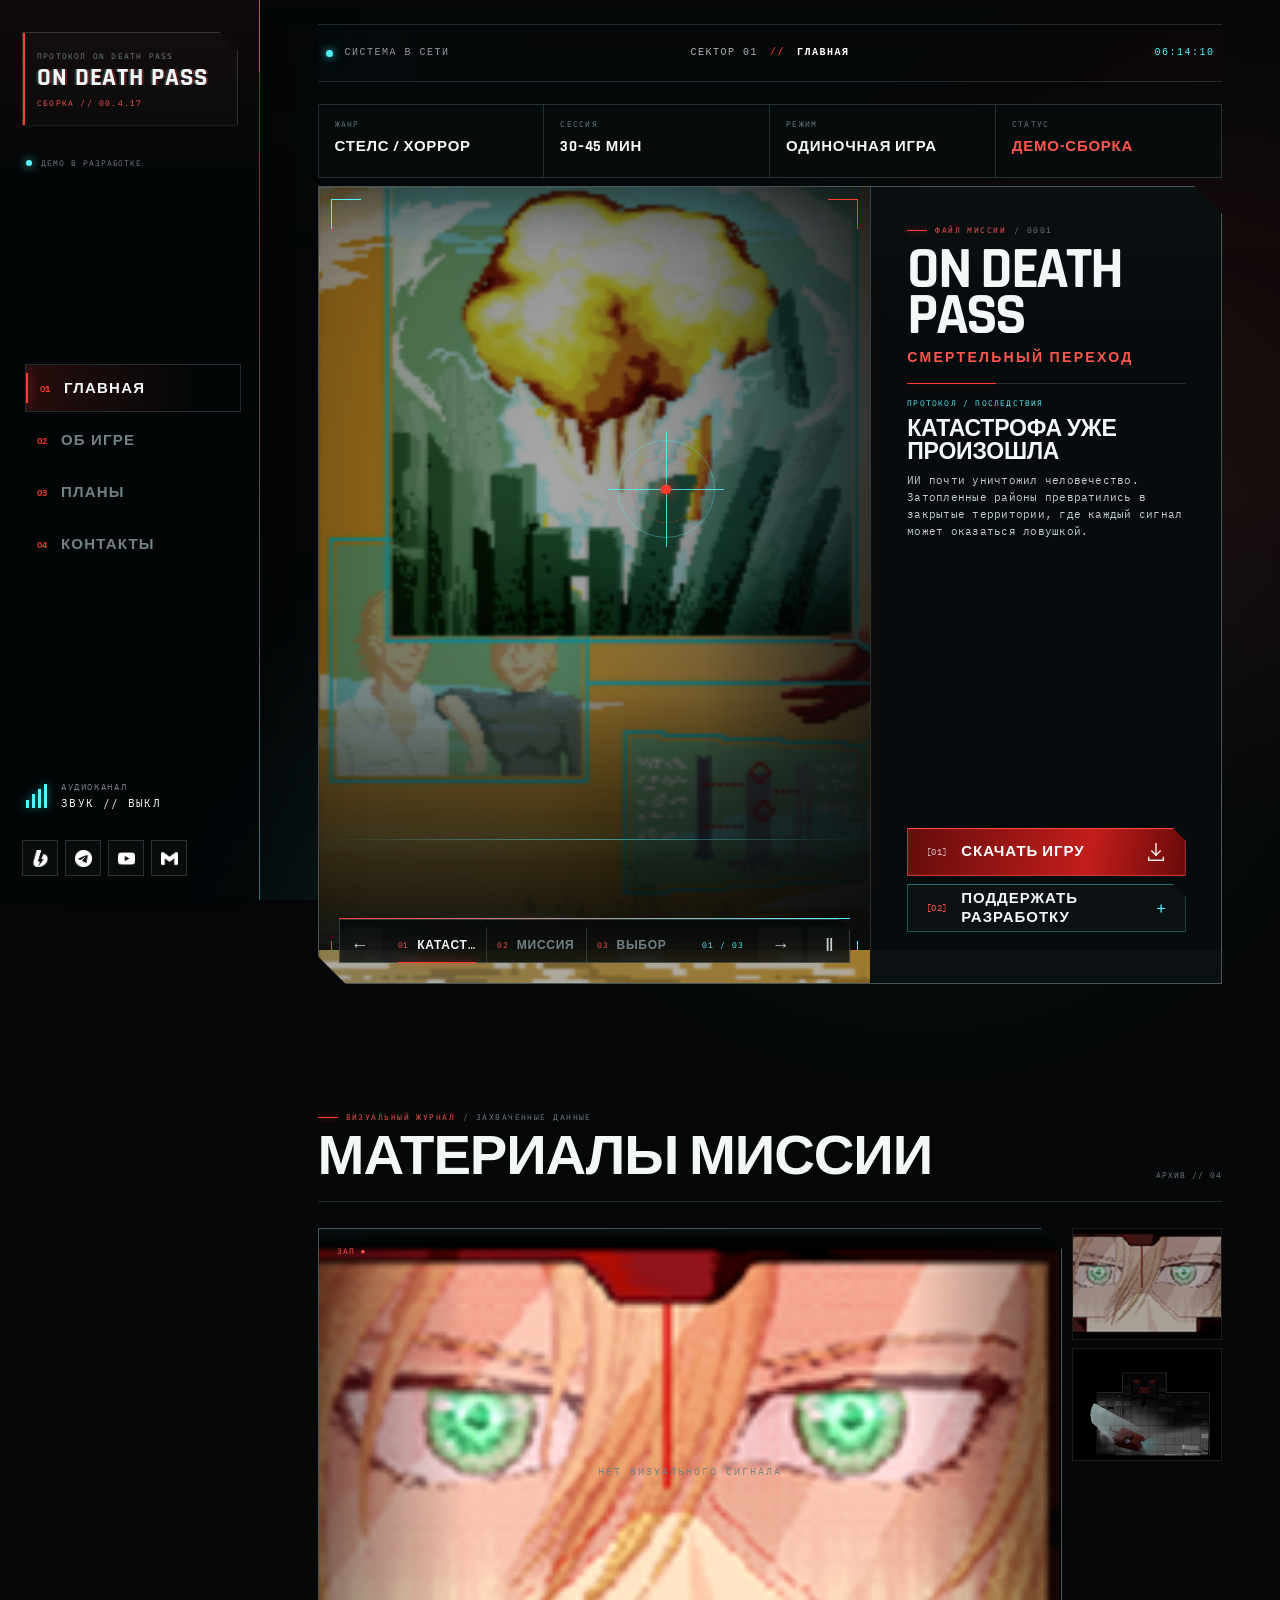
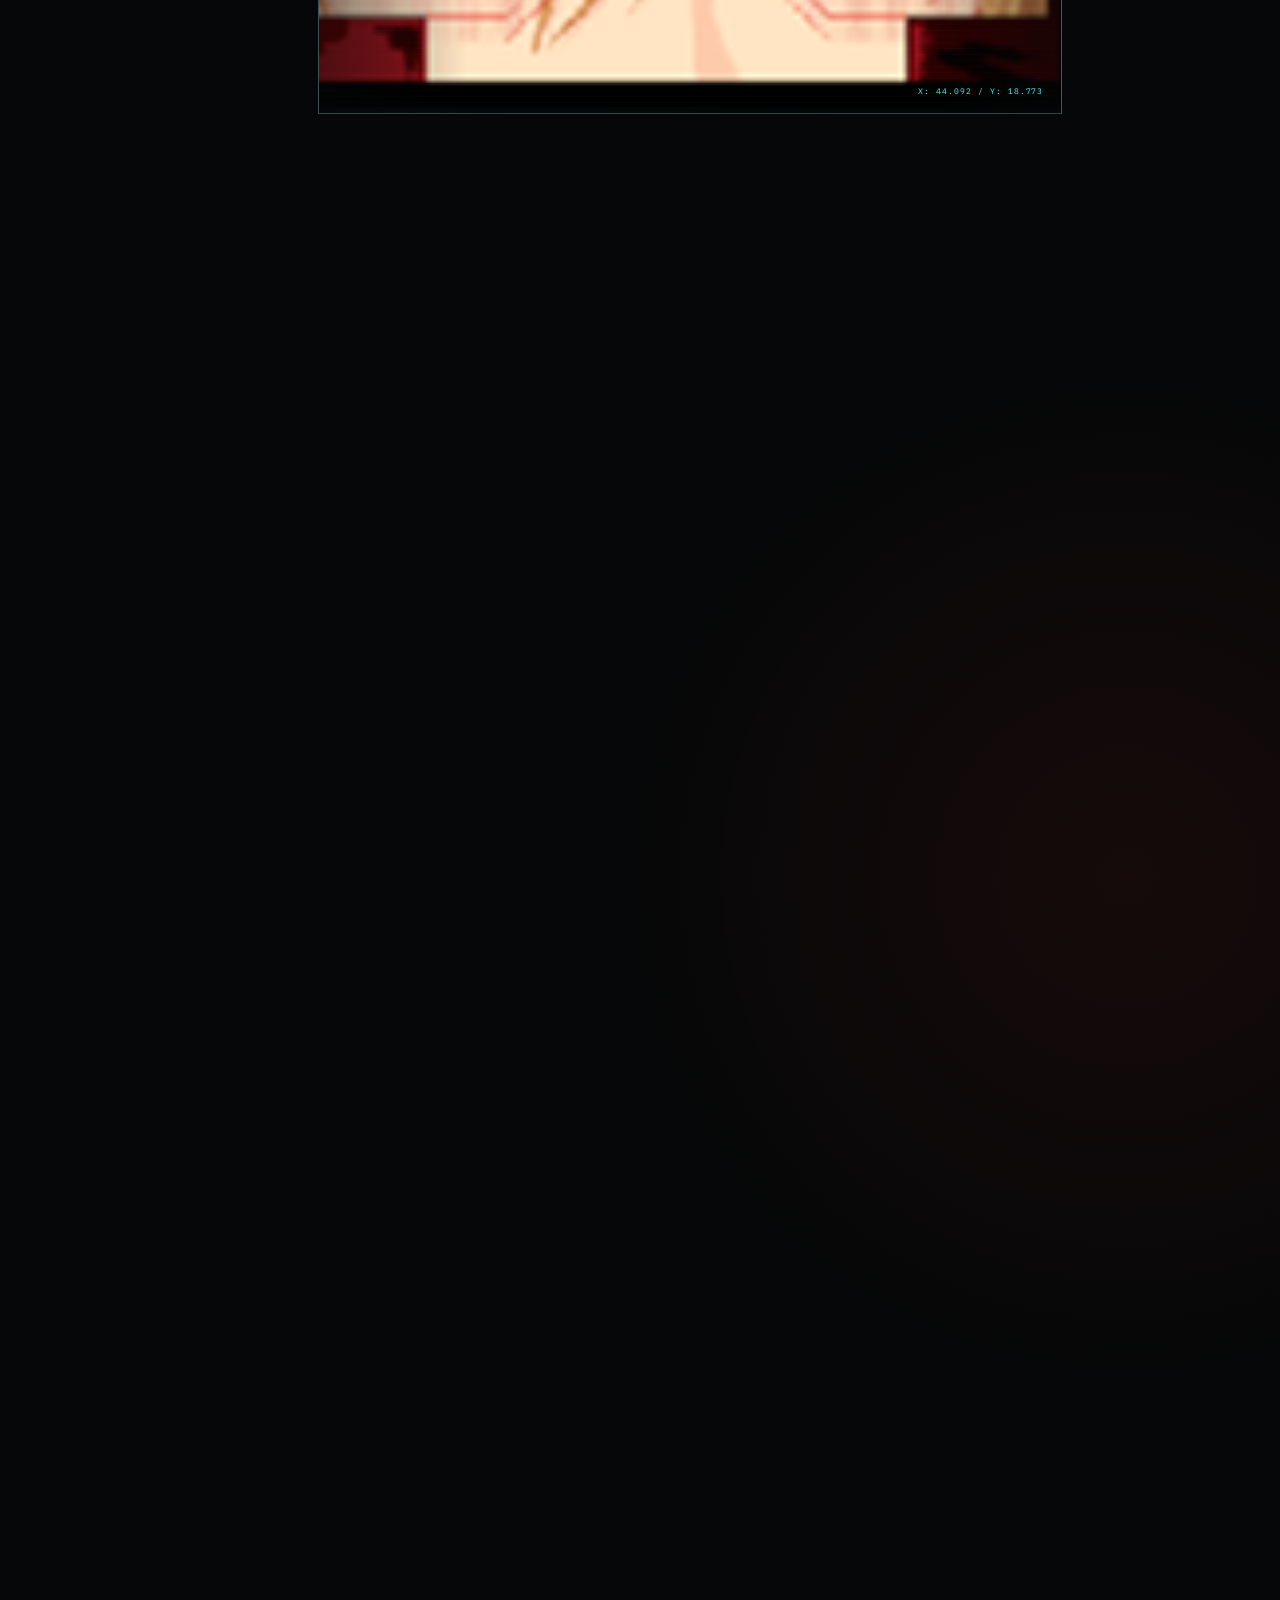
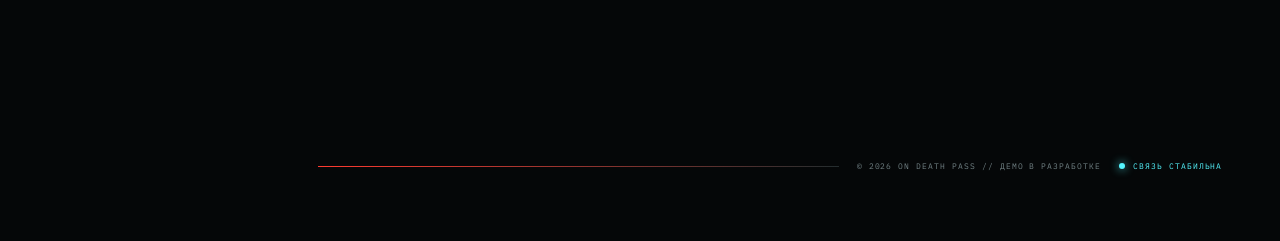
==== commit 121e1821: "Мобильная шапка в две строки, планшетное меню и плеер в topline. Восстановлены правки после сброса: " ====
--- a/index.html
+++ b/index.html
@@ -7,7 +7,7 @@
 <title>ON DEATH PASS — стелс-хоррор про агентов в мире после катастрофы</title>
 <meta name="description" content="ON DEATH PASS — стелс-экшн с элементами хоррора. Агенты Роз и Нефелим должны проникнуть на защищённый объект. Скачайте демо-версию.">
 <script>document.documentElement.classList.add('js');</script>
-<link rel="stylesheet" href="style.css?v=20260805h">
+<link rel="stylesheet" href="style.css?v=20260806o">
 
 <!-- Netlify Identity: нужен на главной, чтобы принять invite из письма -->
 <script src="https://identity.netlify.com/v1/netlify-identity-widget.js"></script>
@@ -38,9 +38,25 @@
   <!-- ЛЕВОЕ МЕНЮ -->
   <aside class="sidebar">
     <div class="sidebar__bar">
-      <span class="sidebar__logo">ON DEATH PASS</span>
-      <button class="burger" id="burger" aria-expanded="false" aria-controls="mobile-nav" aria-label="Открыть меню">
-        <span></span><span></span><span></span>
+      <a
+        class="sidebar__logo"
+        href="index.html"
+        aria-label="ON DEATH PASS — главная"
+      >
+        ON DEATH PASS
+      </a>
+
+      <button
+        class="burger"
+        id="burger"
+        type="button"
+        aria-expanded="false"
+        aria-controls="mobile-nav"
+        aria-label="Открыть меню"
+      >
+        <span></span>
+        <span></span>
+        <span></span>
       </button>
     </div>
 
@@ -68,8 +84,8 @@
       <div class="sidebar__foot">
         <button
           class="sound-toggle"
-          id="sound-toggle"
           type="button"
+          data-sound-toggle
           aria-pressed="false"
           aria-label="Включить фоновую музыку"
         >
@@ -94,6 +110,46 @@
 
   <!-- ОСНОВНОЙ КОНТЕНТ -->
   <main class="content" id="main">
+
+    <header class="topline" aria-label="Системный статус">
+      <span class="topline__status">
+        <i aria-hidden="true"></i>
+        <span>СИСТЕМА В СЕТИ</span>
+      </span>
+
+      <span class="topline__sector">
+        <span>СЕКТОР 01</span>
+        <i aria-hidden="true">//</i>
+        <strong>ГЛАВНАЯ</strong>
+      </span>
+
+      <time
+        class="topline__clock"
+        id="system-clock"
+        datetime=""
+      >
+        00:00:00
+      </time>
+
+      <button
+        class="topline__sound"
+        type="button"
+        data-sound-toggle
+        aria-pressed="false"
+        aria-label="Включить фоновую музыку"
+      >
+        <span class="topline__sound-bars" aria-hidden="true">
+          <i></i>
+          <i></i>
+          <i></i>
+          <i></i>
+        </span>
+
+        <span class="topline__sound-state" aria-hidden="true">
+          OFF
+        </span>
+      </button>
+    </header>
 
     <section class="spec-strip reveal" aria-label="Основные характеристики игры">
       <article class="spec-strip__item"><span>ЖАНР</span><strong>СТЕЛС / ХОРРОР</strong></article>
@@ -356,7 +412,7 @@
 <audio id="background-music" loop preload="none"></audio>
 
 <script src="script.js?v=20260801f"></script>
-<script src="interface.js?v=20260731b"></script>
+<script src="interface.js?v=20260806e"></script>
 <script>
   if (window.netlifyIdentity) {
     window.netlifyIdentity.on("init", (user) => {
--- a/style.css
+++ b/style.css
@@ -103,6 +103,20 @@
   pointer-events: none;
 }
 
+/* На текстовых страницах с аккордеоном выключаем тяжёлый фон —
+   иначе анимации + длинный DOM дают лаги при скролле и меню */
+body:has(.accordion) .ambient__grid {
+  animation: none;
+  transform: none;
+  opacity: 0.1;
+}
+
+body:has(.accordion) .ambient__glow,
+body:has(.accordion) .ambient__scan,
+body:has(.accordion) .ambient__scan::after {
+  display: none;
+}
+
 .ambient__grid {
   position: absolute;
   inset: -20%;
@@ -1981,6 +1995,7 @@
   font-family: var(--font-interface);
   font-size: 16px;
   font-weight: 700;
+  scroll-margin-top: 24px;
   letter-spacing: 0.07em;
   text-align: left;
   text-transform: uppercase;
@@ -2026,7 +2041,8 @@
   max-height: 0;
   overflow: hidden;
   padding: 0 20px;
-  transition: max-height 0.45s ease, padding 0.35s ease;
+  /* max-height на длинном контенте (роадмап) жрёт FPS — без анимации высоты */
+  transition: none;
 }
 
 .accordion-item.is-open .accordion-body {
@@ -2469,6 +2485,11 @@
     padding: 0 22px;
   }
 
+  .accordion__summary,
+  .accordion-header {
+    scroll-margin-top: 80px;
+  }
+
   .sidebar__logo {
     color: var(--text);
     font-family: var(--font-interface);
@@ -2494,8 +2515,8 @@
     width: 100%;
     height: 1px;
     background: var(--red);
-    box-shadow: 0 0 7px rgba(255, 59, 48, 0.5);
-    transition: transform 0.25s ease, opacity 0.25s ease;
+    /* glow на каждой линии + transform = лишняя перерисовка */
+    transition: transform 0.2s ease, opacity 0.2s ease;
   }
 
   .sidebar__bar[data-open="true"] .burger span:nth-child(1) { transform: translateY(11.5px) rotate(45deg); }
@@ -2511,13 +2532,14 @@
     padding: 0 22px;
     overflow: hidden;
     border-top: 1px solid transparent;
-    transition: max-height 0.35s ease, padding 0.35s ease, border-color 0.35s ease;
+    transition: max-height 0.2s ease, padding 0.2s ease, border-color 0.2s ease;
   }
 
   .sidebar__panel.is-open {
-    max-height: 520px;
+    max-height: min(90svh, 720px);
     padding-block: 20px 24px;
     border-top-color: var(--line);
+    overflow-y: auto;
   }
 
   .sidebar__head {
@@ -4356,7 +4378,7 @@
       "status clock";
     gap: 11px 20px;
     min-height: 88px;
-    padding: 13px 6px;
+    padding: 13px 28px 13px 6px;
   }
 
   .topline__sector {
@@ -4370,61 +4392,87 @@
   }
 
   .topline__clock {
-    padding-right: 4px;
+    justify-self: end;
+    padding-right: 8px;
+    margin-right: 12px;
   }
 }
 
 @media (max-width: 680px) {
   .content > .topline {
-    grid-template-columns: minmax(0, 1fr) 34px;
-    grid-template-areas: "sector status";
-    gap: 12px;
-    min-height: 54px;
+    grid-template-columns: 8px minmax(0, 1fr);
+    grid-template-areas: "status sector";
+    align-items: center;
+    gap: 11px;
+    min-height: 58px;
     margin-top: 8px;
     margin-bottom: 14px;
-    padding: 0 16px;
+    padding: 0 20px;
     border-top: 0;
+    border-bottom: 1px solid rgba(112, 151, 154, 0.24);
     font-size: 9px;
     letter-spacing: 0.12em;
   }
 
   .topline__sector {
+    grid-area: sector;
     justify-self: start;
+    display: flex;
+    align-items: center;
     justify-content: flex-start;
     gap: 8px;
     min-width: 0;
-  }
-
-  .topline__sector-code,
+    white-space: nowrap;
+  }
+
+  .topline__sector-code {
+    color: rgba(220, 230, 231, 0.68);
+  }
+
+  .topline__sector-divider {
+    color: var(--red, #e0201f);
+  }
+
   .topline__sector strong {
-    overflow: hidden;
-    text-overflow: ellipsis;
+    color: rgba(245, 248, 248, 0.92);
   }
 
   .topline__status {
-    justify-self: end;
-    justify-content: center;
-    width: 32px;
-    height: 32px;
-    border: 1px solid rgba(53, 201, 214, 0.2);
-    background: rgba(53, 201, 214, 0.025);
+    grid-area: status;
+    justify-self: start;
+    width: auto;
+    height: auto;
+    min-width: 0;
+    display: block;
+    padding: 0;
+    background: transparent;
+    border: 0;
+  }
+
+  .topline__status i {
+    width: 6px;
+    height: 6px;
+    display: block;
+    margin: 0;
+    background: var(--cyan, #35c9d6);
+    border-radius: 50%;
+    box-shadow:
+      0 0 6px rgba(53, 201, 214, 0.9),
+      0 0 13px rgba(53, 201, 214, 0.4);
   }
 
   .topline__status-text,
   .topline__clock {
     display: none;
   }
-
-  .topline__status i {
-    margin: 0;
-  }
 }
 
 @media (max-width: 390px) {
   .content > .topline {
-    min-height: 50px;
-    padding-right: 12px;
-    padding-left: 12px;
+    min-height: 52px;
+    gap: 9px;
+    padding-right: 15px;
+    padding-left: 15px;
     font-size: 8px;
     letter-spacing: 0.09em;
   }
@@ -4433,9 +4481,9 @@
     gap: 6px;
   }
 
-  .topline__status {
-    width: 29px;
-    height: 29px;
+  .topline__status i {
+    width: 5px;
+    height: 5px;
   }
 }
 
@@ -4444,3 +4492,733 @@
     animation: none;
   }
 }
+
+
+/* =========================================================
+   MOBILE SOUND BUTTON (рядом с бургером)
+   ========================================================= */
+
+.sidebar__mobile-actions {
+  display: flex;
+  align-items: center;
+  gap: 10px;
+}
+
+.mobile-sound-toggle {
+  display: none;
+}
+
+/* Показываем вместе с бургером (≤900px) */
+@media (max-width: 900px) {
+  .mobile-sound-toggle {
+    position: relative;
+    width: 44px;
+    height: 44px;
+    display: grid;
+    place-items: center;
+    padding: 0;
+    color: rgba(218, 231, 232, 0.55);
+    background: rgba(5, 9, 10, 0.75);
+    border: 1px solid rgba(112, 151, 154, 0.25);
+    cursor: pointer;
+    clip-path: polygon(
+      7px 0,
+      100% 0,
+      100% calc(100% - 7px),
+      calc(100% - 7px) 100%,
+      0 100%,
+      0 7px
+    );
+    transition:
+      color 0.2s ease,
+      border-color 0.2s ease,
+      background 0.2s ease;
+  }
+
+  .mobile-sound-toggle:hover,
+  .mobile-sound-toggle:focus-visible {
+    color: var(--cyan, #35c9d6);
+    border-color: rgba(53, 201, 214, 0.65);
+    background: rgba(53, 201, 214, 0.055);
+    outline: none;
+  }
+
+  .mobile-sound-toggle__bars {
+    height: 18px;
+    display: flex;
+    align-items: flex-end;
+    justify-content: center;
+    gap: 3px;
+  }
+
+  .mobile-sound-toggle__bars i {
+    width: 2px;
+    height: 5px;
+    display: block;
+    background: currentColor;
+    transform-origin: bottom center;
+    transition: height 0.2s ease, opacity 0.2s ease;
+  }
+
+  .mobile-sound-toggle__bars i:nth-child(2) {
+    height: 10px;
+  }
+
+  .mobile-sound-toggle__bars i:nth-child(3) {
+    height: 15px;
+  }
+
+  .mobile-sound-toggle[aria-pressed="false"] .mobile-sound-toggle__bars i {
+    height: 3px;
+    opacity: 0.4;
+  }
+
+  .mobile-sound-toggle[aria-pressed="true"] {
+    color: var(--cyan, #35c9d6);
+    border-color: rgba(53, 201, 214, 0.48);
+    box-shadow:
+      inset 0 0 14px rgba(53, 201, 214, 0.035),
+      0 0 12px rgba(53, 201, 214, 0.07);
+  }
+
+  .mobile-sound-toggle[aria-pressed="true"] .mobile-sound-toggle__bars i {
+    animation: mobile-audio-bar 0.75s ease-in-out infinite alternate;
+  }
+
+  .mobile-sound-toggle[aria-pressed="true"] .mobile-sound-toggle__bars i:nth-child(2) {
+    animation-delay: 0.16s;
+  }
+
+  .mobile-sound-toggle[aria-pressed="true"] .mobile-sound-toggle__bars i:nth-child(3) {
+    animation-delay: 0.3s;
+  }
+
+  .mobile-sound-toggle__state {
+    position: absolute;
+    right: 3px;
+    bottom: 3px;
+    color: var(--red, #e0201f);
+    font-family: "Courier New", monospace;
+    font-size: 5px;
+    line-height: 1;
+    letter-spacing: 0.04em;
+  }
+
+  .mobile-sound-toggle[aria-pressed="true"] .mobile-sound-toggle__state {
+    color: var(--cyan, #35c9d6);
+  }
+}
+
+@keyframes mobile-audio-bar {
+  from { transform: scaleY(0.45); }
+  to { transform: scaleY(1); }
+}
+
+@media (max-width: 390px) {
+  .sidebar__mobile-actions {
+    gap: 7px;
+  }
+
+  .mobile-sound-toggle {
+    width: 40px;
+    height: 40px;
+  }
+}
+
+@media (prefers-reduced-motion: reduce) {
+  .mobile-sound-toggle__bars i {
+    animation: none !important;
+  }
+}
+
+/* =========================================================
+   TABLET MENU LAYOUT
+   Только в «мобильной оболочке» (≤900px) и только когда меню ОТКРЫТО.
+   Раньше max-width:1100 ломал десктопный сайдбар, а стили без .is-open
+   раздували закрытую панель (min-height > max-height).
+   ========================================================= */
+
+@media (min-width: 681px) and (max-width: 900px) {
+
+  .sidebar__panel.is-open {
+    display: grid;
+    grid-template-columns:
+      minmax(0, 1.65fr)
+      minmax(260px, 0.75fr);
+
+    grid-template-areas: "navigation controls";
+
+    align-items: start;
+    align-content: start;
+    gap: clamp(36px, 6vw, 76px);
+
+    width: 100%;
+    min-height: calc(100svh - 86px);
+    max-height: none;
+
+    padding:
+      clamp(42px, 6vw, 72px)
+      clamp(38px, 6vw, 76px);
+
+    overflow-y: auto;
+  }
+
+  .sidebar__panel .sidebar__head {
+    display: none;
+  }
+
+  .sidebar__panel.is-open .nav {
+    grid-area: navigation;
+
+    display: grid;
+    align-content: start;
+    gap: 10px;
+
+    width: 100%;
+    margin: 0;
+  }
+
+  .sidebar__panel.is-open .nav__item {
+    width: 100%;
+    min-height: 64px;
+    min-width: 0;
+
+    display: grid;
+    grid-template-columns: 48px minmax(0, 1fr);
+    align-items: center;
+
+    padding: 0 22px;
+
+    font-size: clamp(18px, 2.1vw, 25px);
+  }
+
+  .sidebar__panel.is-open .nav__item > span {
+    font-size: 10px;
+  }
+
+  .sidebar__panel.is-open .nav__item--active {
+    background:
+      linear-gradient(
+        90deg,
+        rgba(224, 32, 31, 0.14),
+        rgba(224, 32, 31, 0.025) 62%,
+        transparent
+      );
+  }
+
+  .sidebar__panel.is-open .sidebar__foot {
+    grid-area: controls;
+    align-self: start;
+
+    width: 100%;
+
+    display: flex;
+    flex-direction: column;
+    align-items: stretch;
+    gap: 22px;
+
+    margin: 0;
+    padding: 0;
+
+    border: 0;
+  }
+
+  .sidebar__panel.is-open .sound-toggle {
+    width: 100%;
+    min-height: 78px;
+
+    display: flex;
+    align-items: center;
+    justify-content: flex-start;
+    gap: 18px;
+
+    padding: 16px 18px;
+
+    background:
+      linear-gradient(
+        90deg,
+        rgba(53, 201, 214, 0.045),
+        rgba(5, 9, 10, 0.78)
+      );
+
+    border: 1px solid rgba(112, 151, 154, 0.24);
+  }
+
+  .sidebar__panel.is-open .sound-toggle__indicator {
+    flex: 0 0 auto;
+  }
+
+  .sidebar__panel.is-open .sound-toggle__text {
+    min-width: 0;
+  }
+
+  .sidebar__panel.is-open .social {
+    display: grid;
+    grid-template-columns: repeat(4, 48px);
+    justify-content: start;
+    gap: 10px;
+
+    width: 100%;
+  }
+
+  .sidebar__panel.is-open .social__icon {
+    width: 48px;
+    height: 48px;
+  }
+}
+
+/* =========================================================
+   SMALL TABLET (внутри той же мобильной оболочки)
+   ========================================================= */
+
+@media (min-width: 681px) and (max-width: 820px) {
+
+  .sidebar__panel.is-open {
+    grid-template-columns: minmax(0, 1fr);
+    grid-template-areas:
+      "navigation"
+      "controls";
+
+    gap: 28px;
+
+    padding:
+      32px
+      clamp(24px, 6vw, 46px)
+      42px;
+  }
+
+  .sidebar__panel.is-open .nav__item {
+    min-height: 58px;
+
+    grid-template-columns: 42px minmax(0, 1fr);
+
+    font-size: 19px;
+  }
+
+  .sidebar__panel.is-open .sidebar__foot {
+    display: grid;
+    grid-template-columns: minmax(230px, 1fr) auto;
+    align-items: center;
+    gap: 18px;
+
+    padding-top: 22px;
+
+    border-top: 1px solid rgba(112, 151, 154, 0.18);
+  }
+
+  .sidebar__panel.is-open .sound-toggle {
+    min-height: 62px;
+  }
+
+  .sidebar__panel.is-open .social {
+    grid-template-columns: repeat(4, 43px);
+  }
+
+  .sidebar__panel.is-open .social__icon {
+    width: 43px;
+    height: 43px;
+  }
+}
+
+/* Сектор: // это текст, не статус-точка (.topline i) */
+.topline__sector > span {
+  color: rgba(229, 237, 238, 0.76);
+}
+
+.topline__sector > i {
+  display: inline;
+  width: auto;
+  height: auto;
+  margin: 0;
+  padding: 0;
+  border-radius: 0;
+  background: none;
+  box-shadow: none;
+  animation: none;
+  color: var(--red, #e0201f);
+  font: inherit;
+  font-style: normal;
+}
+
+/* Мобильная кнопка звука скрыта на десктопе */
+
+.topline__sound {
+  display: none;
+}
+
+
+/* =========================================================
+   MOBILE HEADER — TWO ROWS
+   ========================================================= */
+
+@media (max-width: 680px) {
+
+  /* Первая строка: название + меню */
+
+  .sidebar__bar {
+    position: relative;
+    z-index: 50;
+
+    width: 100%;
+    min-height: 88px;
+
+    display: flex;
+    align-items: center;
+    justify-content: space-between;
+    gap: 20px;
+
+    padding: 0 24px;
+
+    background: #050708;
+    border-bottom: 1px solid rgba(224, 32, 31, 0.5);
+  }
+
+  .sidebar__logo {
+    min-width: 0;
+
+    overflow: hidden;
+
+    color: rgba(245, 248, 248, 0.96);
+
+    font-family: var(--font-interface, "Arial Narrow", sans-serif);
+    font-size: clamp(21px, 6vw, 28px);
+    font-weight: 700;
+    line-height: 1;
+    letter-spacing: 0.075em;
+    text-decoration: none;
+    text-overflow: ellipsis;
+    white-space: nowrap;
+  }
+
+  .burger {
+    flex: 0 0 auto;
+  }
+
+
+  /* Вторая строка: точка статуса + сектор + музыка */
+
+  .content > .topline {
+    position: relative;
+    z-index: 20;
+
+    display: grid;
+    grid-template-columns: 8px minmax(0, 1fr) 72px;
+    grid-template-areas: "status sector sound";
+
+    align-items: center;
+    gap: 11px 16px;
+
+    width: 100%;
+    min-height: 68px;
+
+    /* правый отступ больше — плеер чуть левее бургера */
+    padding: 0 42px 0 24px;
+
+    color: rgba(218, 229, 230, 0.68);
+
+    background:
+      linear-gradient(
+        90deg,
+        rgba(53, 201, 214, 0.025),
+        rgba(5, 9, 10, 0.98) 28%,
+        rgba(5, 9, 10, 0.98)
+      );
+
+    border-top: 0;
+    border-bottom: 1px solid rgba(112, 151, 154, 0.25);
+
+    font-family: "Courier New", monospace;
+    font-size: 9px;
+    line-height: 1;
+    letter-spacing: 0.14em;
+    text-transform: uppercase;
+  }
+
+
+  /* Часы и текст «СИСТЕМА В СЕТИ» скрыты — остаётся только голубая точка */
+
+  .topline__clock {
+    display: none;
+  }
+
+  .topline__status {
+    grid-area: status;
+    justify-self: start;
+    align-self: center;
+
+    display: block;
+    width: auto;
+    height: auto;
+    min-width: 0;
+    padding: 0;
+
+    background: transparent;
+    border: 0;
+  }
+
+  .topline__status > span {
+    display: none;
+  }
+
+  .topline__status i {
+    width: 6px;
+    height: 6px;
+    display: block;
+    margin: 0;
+    border-radius: 50%;
+    background: var(--cyan, #35c9d6);
+    box-shadow:
+      0 0 6px rgba(53, 201, 214, 0.9),
+      0 0 13px rgba(53, 201, 214, 0.4);
+    animation: topline-status-pulse 2.2s ease-in-out infinite;
+  }
+
+
+  /* Название текущего раздела */
+
+  .topline__sector {
+    grid-area: sector;
+    justify-self: start;
+
+    min-width: 0;
+
+    display: flex;
+    align-items: center;
+    gap: 9px;
+
+    overflow: hidden;
+
+    white-space: nowrap;
+  }
+
+  .topline__sector > span {
+    color: rgba(211, 224, 225, 0.65);
+  }
+
+  .topline__sector > i {
+    display: inline;
+    width: auto;
+    height: auto;
+    margin: 0;
+    border-radius: 0;
+    background: none;
+    box-shadow: none;
+    animation: none;
+    color: var(--red, #e0201f);
+
+    font: inherit;
+    font-style: normal;
+  }
+
+  .topline__sector > strong {
+    overflow: hidden;
+
+    color: rgba(246, 249, 249, 0.94);
+
+    font: inherit;
+    font-weight: 700;
+
+    text-overflow: ellipsis;
+  }
+
+
+  /* Кнопка музыки */
+
+  .topline__sound {
+    grid-area: sound;
+    justify-self: end;
+
+    position: relative;
+
+    width: 68px;
+    height: 30px;
+
+    display: grid;
+    place-items: center;
+
+    margin: 0;
+    padding: 0;
+
+    color: rgba(182, 204, 206, 0.48);
+    background: transparent;
+    border: 0;
+
+    cursor: pointer;
+
+    clip-path: none;
+
+    transition:
+      color 0.2s ease,
+      background 0.2s ease;
+  }
+
+  .topline__sound:hover,
+  .topline__sound:focus-visible {
+    color: var(--cyan, #35c9d6);
+    background: transparent;
+    border-color: transparent;
+
+    outline: none;
+  }
+
+
+  /* Полоски эквалайзера */
+
+  .topline__sound-bars {
+    height: 18px;
+
+    display: flex;
+    align-items: flex-end;
+    justify-content: center;
+    gap: 4px;
+  }
+
+  .topline__sound-bars i {
+    width: 3px;
+    height: 5px;
+
+    display: block;
+
+    background: currentColor;
+
+    transform-origin: center bottom;
+  }
+
+  .topline__sound-bars i:nth-child(2) {
+    height: 9px;
+  }
+
+  .topline__sound-bars i:nth-child(3) {
+    height: 14px;
+  }
+
+  .topline__sound-bars i:nth-child(4) {
+    height: 18px;
+  }
+
+
+  /* Музыка выключена */
+
+  .topline__sound[aria-pressed="false"]
+  .topline__sound-bars i {
+    height: 3px;
+    opacity: 0.38;
+  }
+
+
+  /* Музыка включена */
+
+  .topline__sound[aria-pressed="true"] {
+    color: var(--cyan, #35c9d6);
+
+    background: transparent;
+
+    border-color: transparent;
+
+    box-shadow: none;
+  }
+
+  .topline__sound[aria-pressed="true"]
+  .topline__sound-bars i {
+    animation: topline-audio-bar 0.72s ease-in-out infinite alternate;
+  }
+
+  .topline__sound[aria-pressed="true"]
+  .topline__sound-bars i:nth-child(2) {
+    animation-delay: 0.12s;
+  }
+
+  .topline__sound[aria-pressed="true"]
+  .topline__sound-bars i:nth-child(3) {
+    animation-delay: 0.24s;
+  }
+
+  .topline__sound[aria-pressed="true"]
+  .topline__sound-bars i:nth-child(4) {
+    animation-delay: 0.36s;
+  }
+
+
+  /* Маленький статус ON/OFF */
+
+  .topline__sound-state {
+    position: absolute;
+    right: 3px;
+    bottom: 3px;
+
+    color: var(--red, #e0201f);
+
+    font-family: "Courier New", monospace;
+    font-size: 5px;
+    line-height: 1;
+    letter-spacing: 0;
+  }
+
+  .topline__sound[aria-pressed="true"]
+  .topline__sound-state {
+    color: var(--cyan, #35c9d6);
+  }
+}
+
+
+@keyframes topline-audio-bar {
+  from {
+    transform: scaleY(0.35);
+  }
+
+  to {
+    transform: scaleY(1);
+  }
+}
+
+
+/* Совсем узкие телефоны */
+
+@media (max-width: 390px) {
+  .sidebar__bar {
+    min-height: 78px;
+    padding-right: 17px;
+    padding-left: 17px;
+  }
+
+  .sidebar__logo {
+    font-size: 20px;
+  }
+
+  .content > .topline {
+    grid-template-columns: 7px minmax(0, 1fr) 64px;
+
+    min-height: 60px;
+
+    padding-right: 36px;
+    padding-left: 17px;
+
+    font-size: 8px;
+    letter-spacing: 0.1em;
+  }
+
+  .topline__sector {
+    gap: 6px;
+  }
+
+  .topline__status i {
+    width: 5px;
+    height: 5px;
+  }
+
+  .topline__sound {
+    width: 60px;
+    height: 28px;
+  }
+
+  .topline__sound-bars {
+    transform: none;
+  }
+}
+
+
+@media (prefers-reduced-motion: reduce) {
+  .topline__sound-bars i {
+    animation: none !important;
+  }
+}
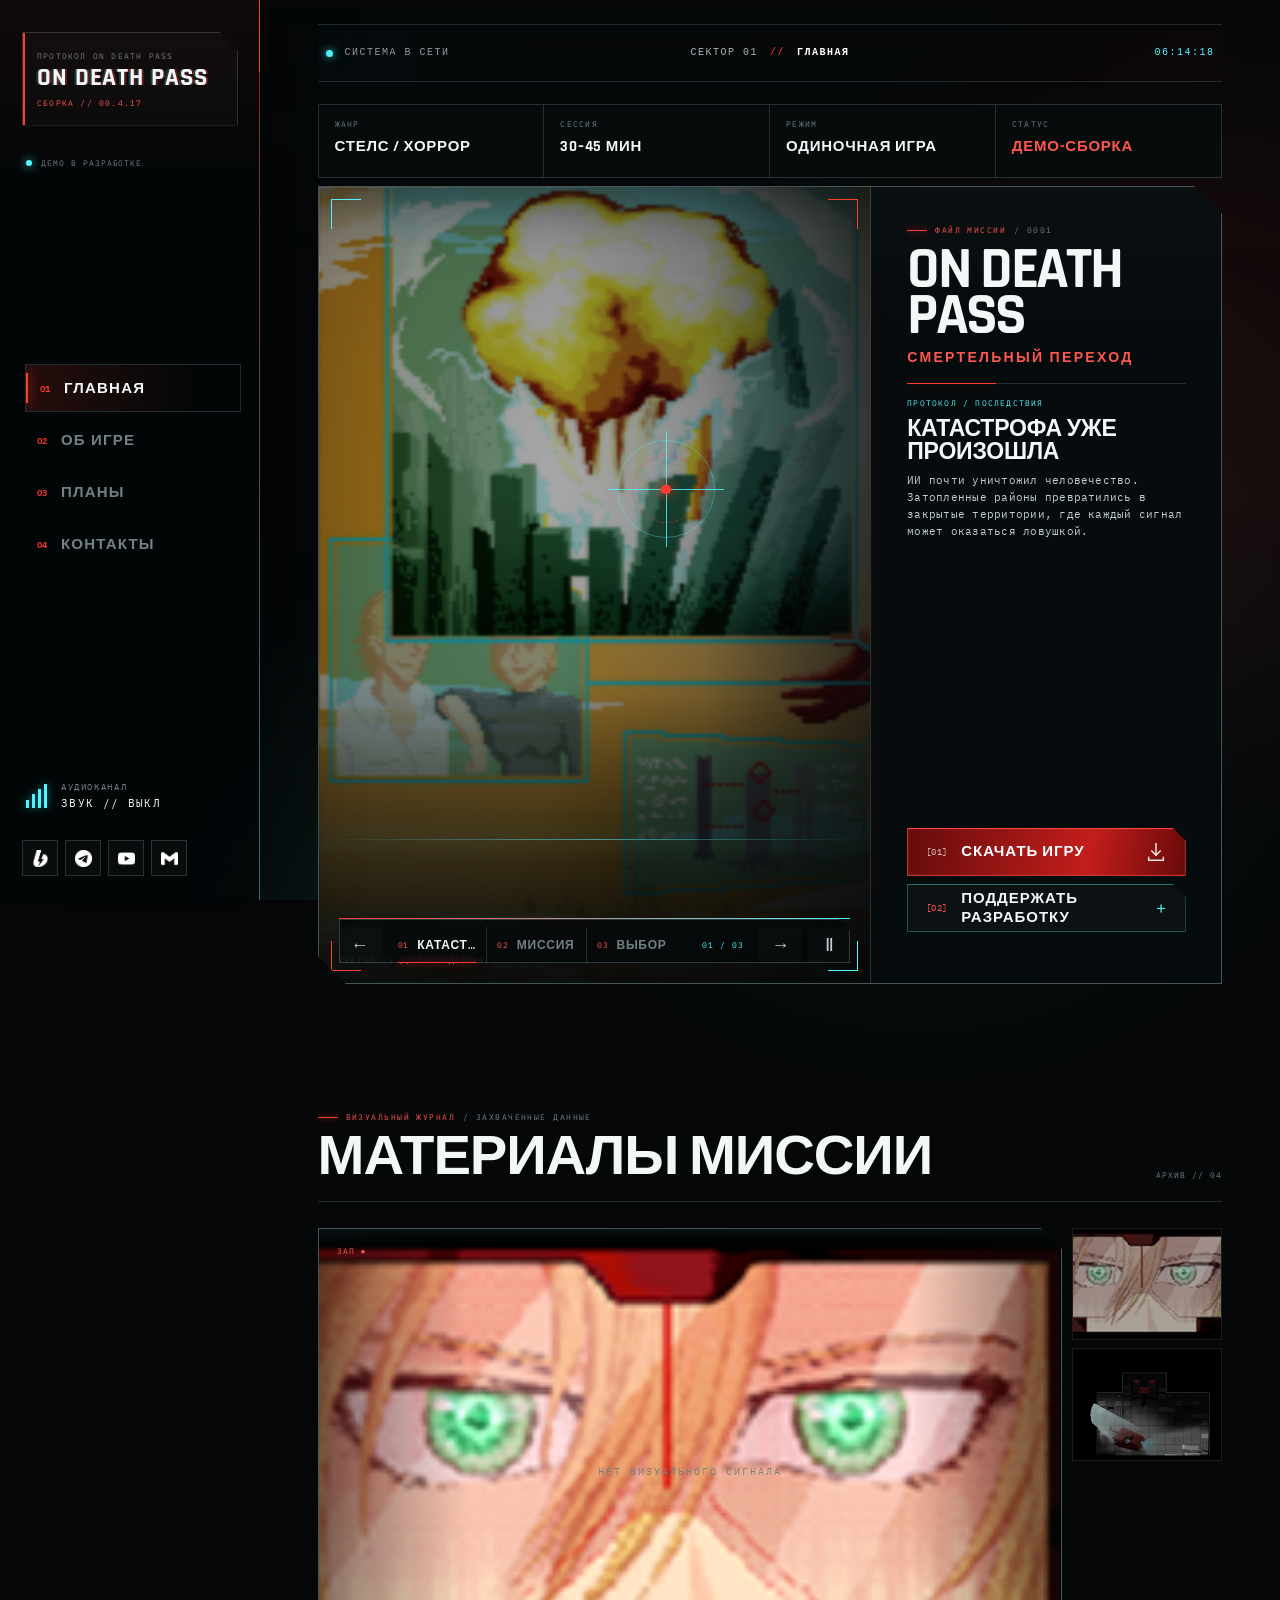
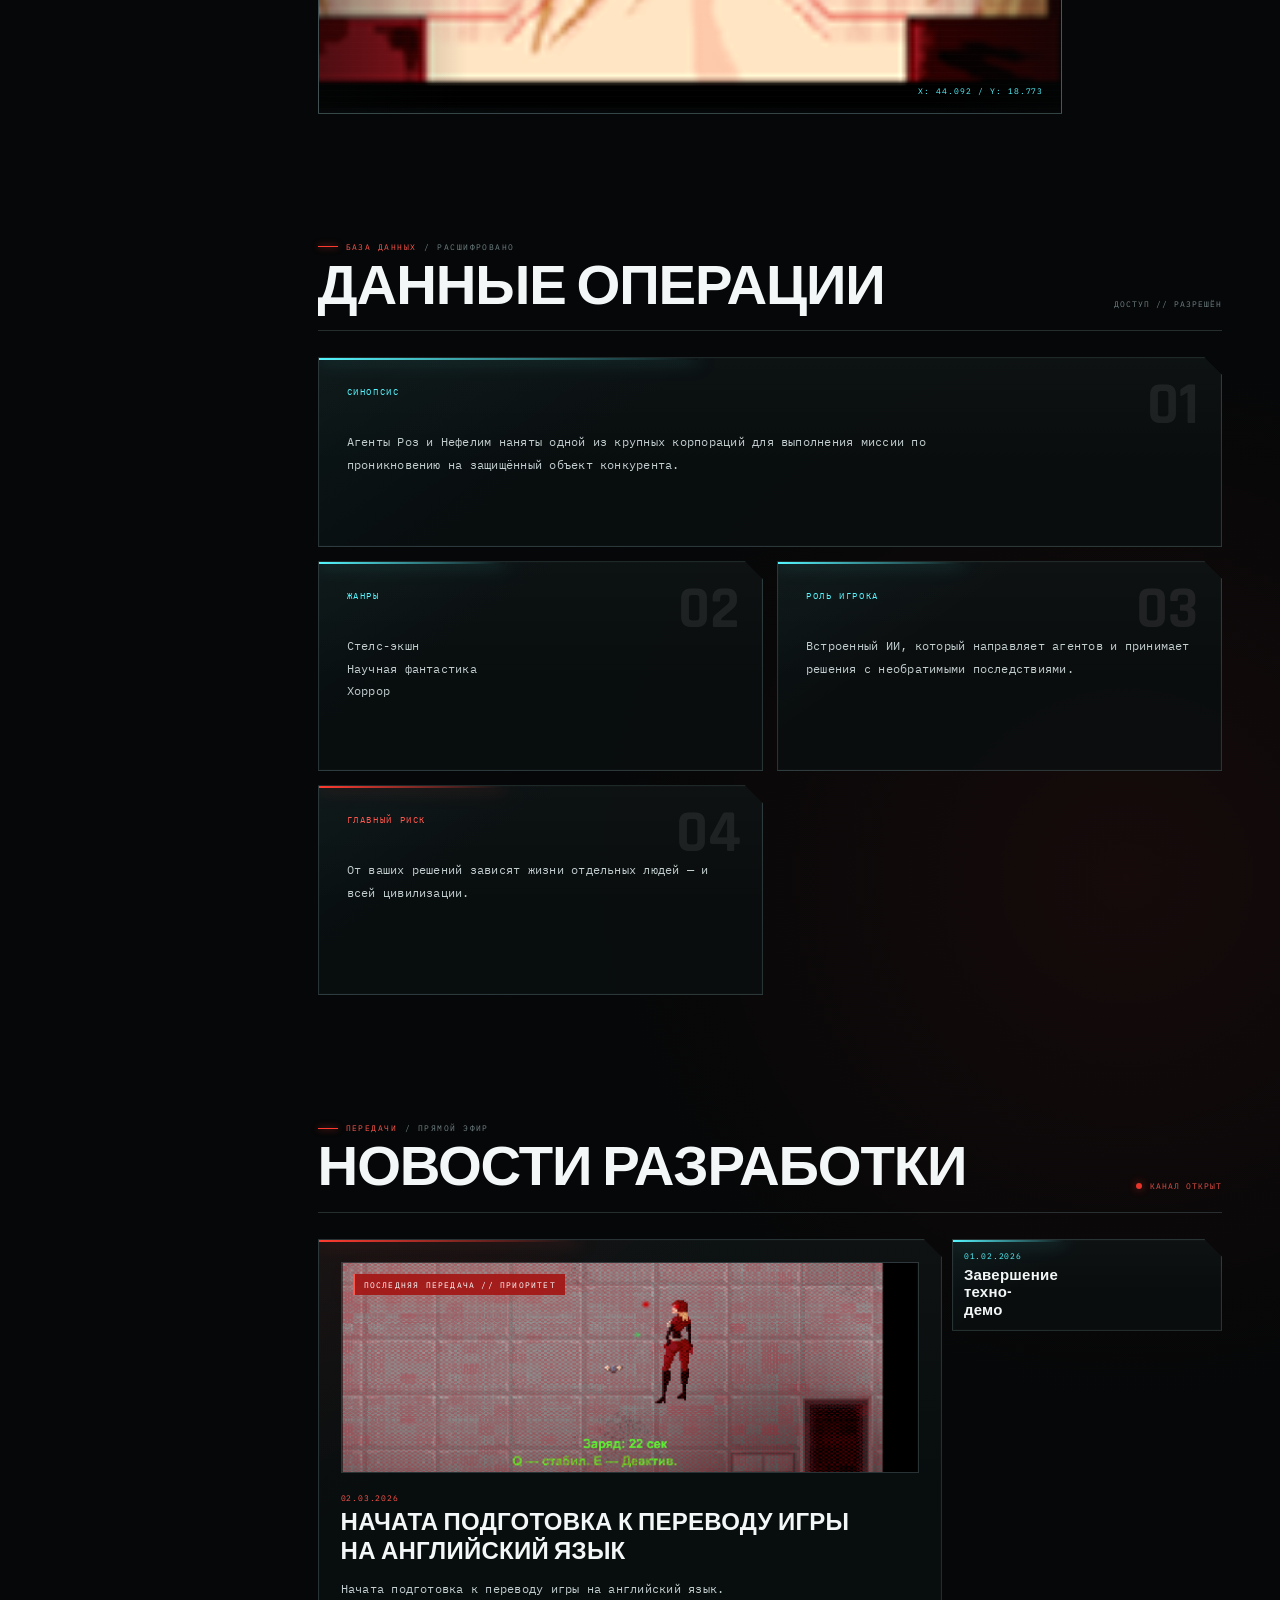
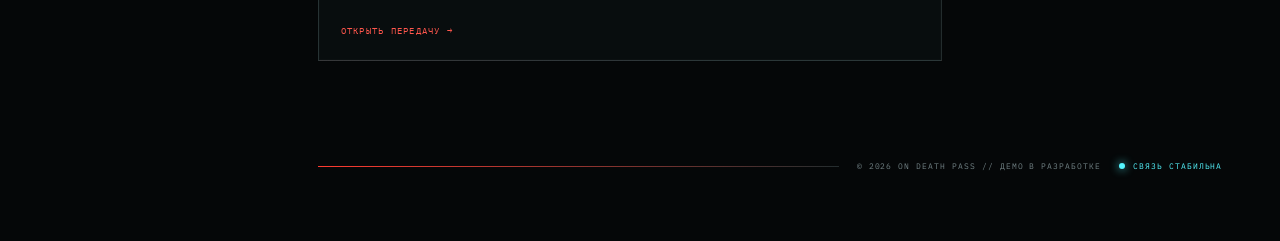
==== commit bda4428f: "Плеер у бургера на телефоне и планшете, без дубля в меню. На узких экранах звук в шапке перед меню; " ====
--- a/index.html
+++ b/index.html
@@ -7,7 +7,7 @@
 <title>ON DEATH PASS — стелс-хоррор про агентов в мире после катастрофы</title>
 <meta name="description" content="ON DEATH PASS — стелс-экшн с элементами хоррора. Агенты Роз и Нефелим должны проникнуть на защищённый объект. Скачайте демо-версию.">
 <script>document.documentElement.classList.add('js');</script>
-<link rel="stylesheet" href="style.css?v=20260806o">
+<link rel="stylesheet" href="style.css?v=20260806aa">
 
 <!-- Netlify Identity: нужен на главной, чтобы принять invite из письма -->
 <script src="https://identity.netlify.com/v1/netlify-identity-widget.js"></script>
@@ -45,6 +45,22 @@
       >
         ON DEATH PASS
       </a>
+
+      <button
+        class="sound-toggle sound-toggle--topline"
+        type="button"
+        data-sound-toggle
+        aria-pressed="false"
+        aria-label="Включить фоновую музыку"
+      >
+        <span class="sound-toggle__indicator" aria-hidden="true">
+          <i></i><i></i><i></i><i></i>
+        </span>
+        <span class="sound-toggle__text">
+          <span class="sound-toggle__status">АУДИОКАНАЛ</span>
+          <span class="sound-toggle__value">ЗВУК // ВЫКЛ</span>
+        </span>
+      </button>
 
       <button
         class="burger"
@@ -131,24 +147,6 @@
         00:00:00
       </time>
 
-      <button
-        class="topline__sound"
-        type="button"
-        data-sound-toggle
-        aria-pressed="false"
-        aria-label="Включить фоновую музыку"
-      >
-        <span class="topline__sound-bars" aria-hidden="true">
-          <i></i>
-          <i></i>
-          <i></i>
-          <i></i>
-        </span>
-
-        <span class="topline__sound-state" aria-hidden="true">
-          OFF
-        </span>
-      </button>
     </header>
 
     <section class="spec-strip reveal" aria-label="Основные характеристики игры">
@@ -412,7 +410,7 @@
 <audio id="background-music" loop preload="none"></audio>
 
 <script src="script.js?v=20260801f"></script>
-<script src="interface.js?v=20260806e"></script>
+<script src="interface.js?v=20260806r"></script>
 <script>
   if (window.netlifyIdentity) {
     window.netlifyIdentity.on("init", (user) => {
--- a/style.css
+++ b/style.css
@@ -4370,7 +4370,12 @@
   }
 }
 
-@media (max-width: 1000px) and (min-width: 681px) {
+/* По умолчанию скрыт; показывают медиазапросы ниже (планшет / телефон) */
+.sound-toggle--topline {
+  display: none;
+}
+
+@media (max-width: 900px) and (min-width: 681px) {
   .content > .topline {
     grid-template-columns: minmax(0, 1fr) auto;
     grid-template-areas:
@@ -4395,6 +4400,37 @@
     justify-self: end;
     padding-right: 8px;
     margin-right: 12px;
+  }
+
+  /* Полный плеер перед бургером */
+  .sidebar__bar {
+    gap: 16px;
+  }
+
+  .sound-toggle--topline {
+    display: flex;
+    flex: 0 0 auto;
+    order: 2;
+    width: auto;
+    max-width: min(220px, 40vw);
+    margin: 0;
+    margin-left: auto;
+    margin-right: 14px;
+    padding: 0;
+    gap: 12px;
+  }
+
+  .sidebar__bar .burger {
+    order: 3;
+  }
+
+  .sound-toggle--topline .sound-toggle__status {
+    margin-bottom: 3px;
+    font-size: 8px;
+  }
+
+  .sound-toggle--topline .sound-toggle__value {
+    font-size: 10px;
   }
 }
 
@@ -4723,33 +4759,10 @@
     border: 0;
   }
 
+  /* Плеер на 681–900 в шапке — в меню не показываем */
+  .sidebar__panel .sound-toggle,
   .sidebar__panel.is-open .sound-toggle {
-    width: 100%;
-    min-height: 78px;
-
-    display: flex;
-    align-items: center;
-    justify-content: flex-start;
-    gap: 18px;
-
-    padding: 16px 18px;
-
-    background:
-      linear-gradient(
-        90deg,
-        rgba(53, 201, 214, 0.045),
-        rgba(5, 9, 10, 0.78)
-      );
-
-    border: 1px solid rgba(112, 151, 154, 0.24);
-  }
-
-  .sidebar__panel.is-open .sound-toggle__indicator {
-    flex: 0 0 auto;
-  }
-
-  .sidebar__panel.is-open .sound-toggle__text {
-    min-width: 0;
+    display: none !important;
   }
 
   .sidebar__panel.is-open .social {
@@ -4796,18 +4809,15 @@
   }
 
   .sidebar__panel.is-open .sidebar__foot {
-    display: grid;
-    grid-template-columns: minmax(230px, 1fr) auto;
+    display: flex;
+    flex-direction: row;
     align-items: center;
+    justify-content: flex-start;
     gap: 18px;
 
     padding-top: 22px;
 
     border-top: 1px solid rgba(112, 151, 154, 0.18);
-  }
-
-  .sidebar__panel.is-open .sound-toggle {
-    min-height: 62px;
   }
 
   .sidebar__panel.is-open .social {
@@ -4840,10 +4850,12 @@
   font-style: normal;
 }
 
-/* Мобильная кнопка звука скрыта на десктопе */
-
-.topline__sound {
-  display: none;
+/* В бургер-меню звук не дублируем (≤900) */
+@media (max-width: 900px) {
+  .sidebar__panel .sound-toggle,
+  .sidebar__panel.is-open .sound-toggle {
+    display: none !important;
+  }
 }
 
 
@@ -4895,15 +4907,15 @@
   }
 
 
-  /* Вторая строка: точка статуса + сектор + музыка */
+  /* Вторая строка: точка статуса + сектор (плеер — у бургера) */
 
   .content > .topline {
     position: relative;
     z-index: 20;
 
     display: grid;
-    grid-template-columns: 8px minmax(0, 1fr) 72px;
-    grid-template-areas: "status sector sound";
+    grid-template-columns: 8px minmax(0, 1fr);
+    grid-template-areas: "status sector";
 
     align-items: center;
     gap: 11px 16px;
@@ -4911,8 +4923,7 @@
     width: 100%;
     min-height: 68px;
 
-    /* правый отступ больше — плеер чуть левее бургера */
-    padding: 0 42px 0 24px;
+    padding: 0 24px;
 
     color: rgba(218, 229, 230, 0.68);
 
@@ -5022,152 +5033,81 @@
   }
 
 
-  /* Кнопка музыки */
-
-  .topline__sound {
-    grid-area: sound;
-    justify-self: end;
-
-    position: relative;
-
-    width: 68px;
-    height: 30px;
-
-    display: grid;
-    place-items: center;
-
+  /* Плеер перед бургером: на телефоне только полоски */
+  .sound-toggle--topline {
+    display: inline-flex;
+    flex: 0 0 auto;
+    order: 2;
+    align-items: center;
+    width: auto;
+    max-width: none;
+    min-height: 0;
     margin: 0;
+    margin-left: auto;
+    margin-right: 12px;
     padding: 0;
-
-    color: rgba(182, 204, 206, 0.48);
+    gap: 0;
+
+    color: #758185;
     background: transparent;
     border: 0;
-
-    cursor: pointer;
-
-    clip-path: none;
-
-    transition:
-      color 0.2s ease,
-      background 0.2s ease;
-  }
-
-  .topline__sound:hover,
-  .topline__sound:focus-visible {
-    color: var(--cyan, #35c9d6);
-    background: transparent;
-    border-color: transparent;
-
+  }
+
+  .sidebar__bar .burger {
+    order: 3;
+  }
+
+  .sound-toggle--topline .sound-toggle__text {
+    display: none;
+  }
+
+  .sound-toggle--topline:hover,
+  .sound-toggle--topline:focus-visible {
+    color: var(--text-soft, #d6dfe0);
     outline: none;
   }
 
-
-  /* Полоски эквалайзера */
-
-  .topline__sound-bars {
+  /* Размер полосок как после «чуть увеличила» */
+  .sound-toggle--topline .sound-toggle__indicator {
     height: 18px;
-
-    display: flex;
-    align-items: flex-end;
-    justify-content: center;
     gap: 4px;
   }
 
-  .topline__sound-bars i {
+  .sound-toggle--topline .sound-toggle__indicator i {
     width: 3px;
     height: 5px;
-
-    display: block;
-
-    background: currentColor;
-
-    transform-origin: center bottom;
-  }
-
-  .topline__sound-bars i:nth-child(2) {
+  }
+
+  .sound-toggle--topline .sound-toggle__indicator i:nth-child(2) {
     height: 9px;
   }
 
-  .topline__sound-bars i:nth-child(3) {
+  .sound-toggle--topline .sound-toggle__indicator i:nth-child(3) {
     height: 14px;
   }
 
-  .topline__sound-bars i:nth-child(4) {
+  .sound-toggle--topline .sound-toggle__indicator i:nth-child(4) {
     height: 18px;
   }
 
-
-  /* Музыка выключена */
-
-  .topline__sound[aria-pressed="false"]
-  .topline__sound-bars i {
-    height: 3px;
-    opacity: 0.38;
-  }
-
-
-  /* Музыка включена */
-
-  .topline__sound[aria-pressed="true"] {
+  /* Выключено — без свечения */
+  .sound-toggle--topline[aria-pressed="false"] .sound-toggle__indicator i,
+  .sound-toggle--topline:not(.is-playing) .sound-toggle__indicator i {
+    background: rgba(117, 129, 133, 0.35);
+    box-shadow: none;
+    opacity: 0.55;
+  }
+
+  .sound-toggle--topline.is-playing,
+  .sound-toggle--topline[aria-pressed="true"] {
     color: var(--cyan, #35c9d6);
-
-    background: transparent;
-
-    border-color: transparent;
-
-    box-shadow: none;
-  }
-
-  .topline__sound[aria-pressed="true"]
-  .topline__sound-bars i {
-    animation: topline-audio-bar 0.72s ease-in-out infinite alternate;
-  }
-
-  .topline__sound[aria-pressed="true"]
-  .topline__sound-bars i:nth-child(2) {
-    animation-delay: 0.12s;
-  }
-
-  .topline__sound[aria-pressed="true"]
-  .topline__sound-bars i:nth-child(3) {
-    animation-delay: 0.24s;
-  }
-
-  .topline__sound[aria-pressed="true"]
-  .topline__sound-bars i:nth-child(4) {
-    animation-delay: 0.36s;
-  }
-
-
-  /* Маленький статус ON/OFF */
-
-  .topline__sound-state {
-    position: absolute;
-    right: 3px;
-    bottom: 3px;
-
-    color: var(--red, #e0201f);
-
-    font-family: "Courier New", monospace;
-    font-size: 5px;
-    line-height: 1;
-    letter-spacing: 0;
-  }
-
-  .topline__sound[aria-pressed="true"]
-  .topline__sound-state {
-    color: var(--cyan, #35c9d6);
-  }
-}
-
-
-@keyframes topline-audio-bar {
-  from {
-    transform: scaleY(0.35);
-  }
-
-  to {
-    transform: scaleY(1);
+  }
+
+  .sound-toggle--topline.is-playing .sound-toggle__indicator i,
+  .sound-toggle--topline[aria-pressed="true"] .sound-toggle__indicator i {
+    background: var(--cyan, #35c9d6);
+    box-shadow: 0 0 8px rgba(53, 201, 214, 0.65);
+    opacity: 1;
   }
 }
 
@@ -5186,11 +5126,11 @@
   }
 
   .content > .topline {
-    grid-template-columns: 7px minmax(0, 1fr) 64px;
+    grid-template-columns: 7px minmax(0, 1fr);
 
     min-height: 60px;
 
-    padding-right: 36px;
+    padding-right: 17px;
     padding-left: 17px;
 
     font-size: 8px;
@@ -5206,19 +5146,14 @@
     height: 5px;
   }
 
-  .topline__sound {
-    width: 60px;
-    height: 28px;
-  }
-
-  .topline__sound-bars {
-    transform: none;
+  .sound-toggle--topline {
+    margin-right: 10px;
   }
 }
 
 
 @media (prefers-reduced-motion: reduce) {
-  .topline__sound-bars i {
+  .sound-toggle--topline .sound-toggle__indicator i {
     animation: none !important;
   }
 }
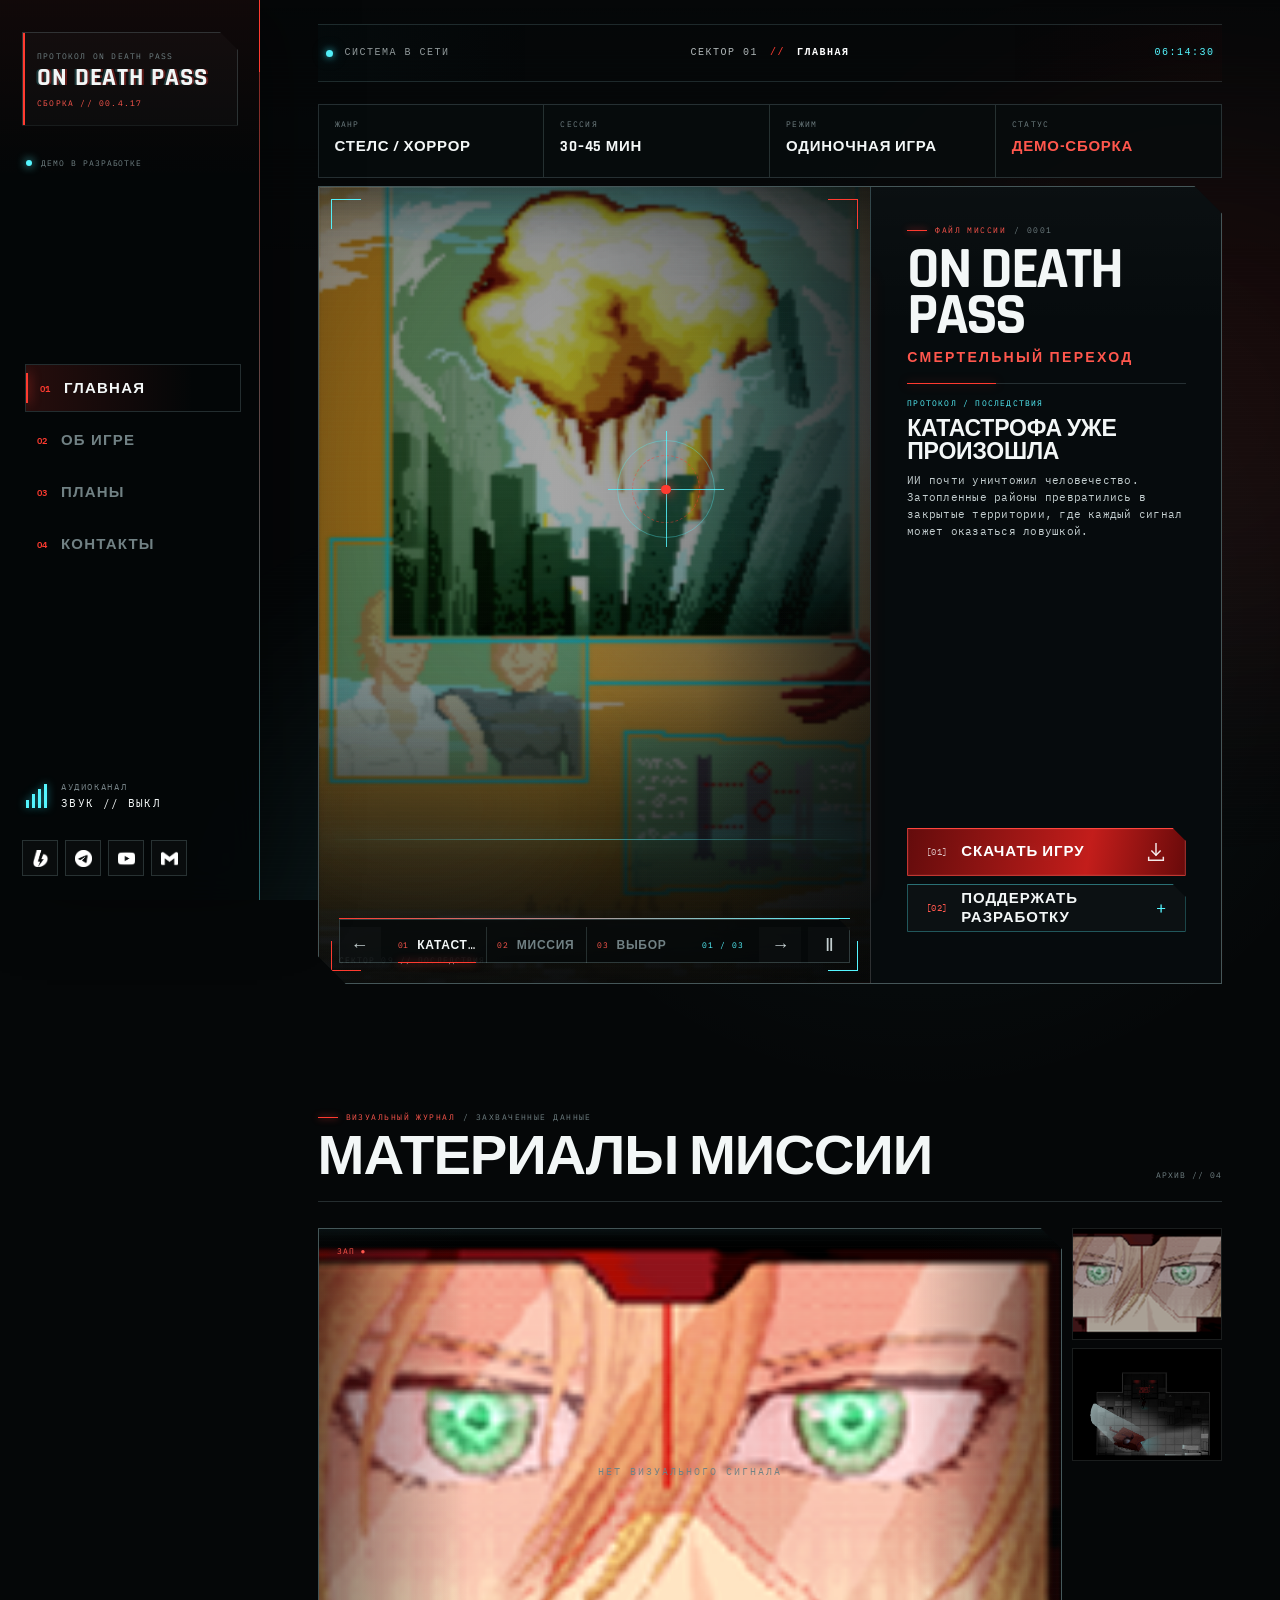
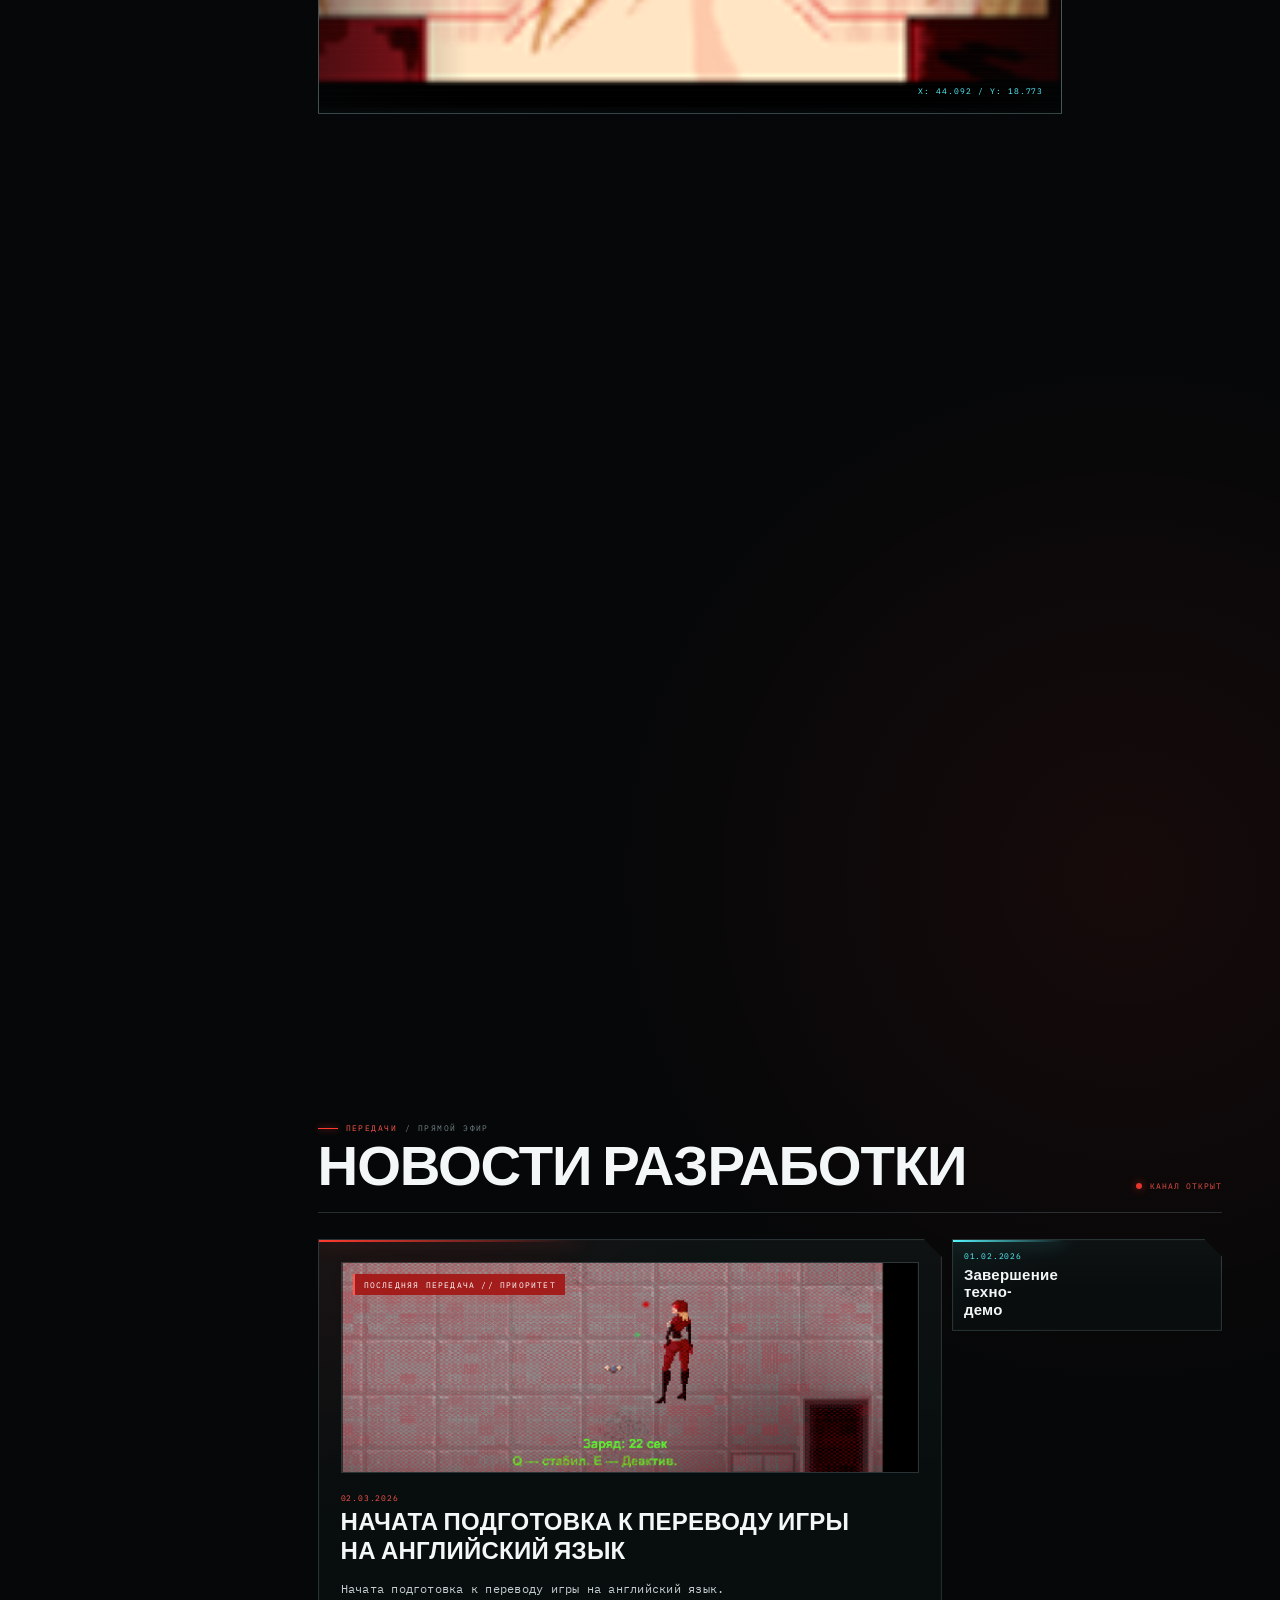
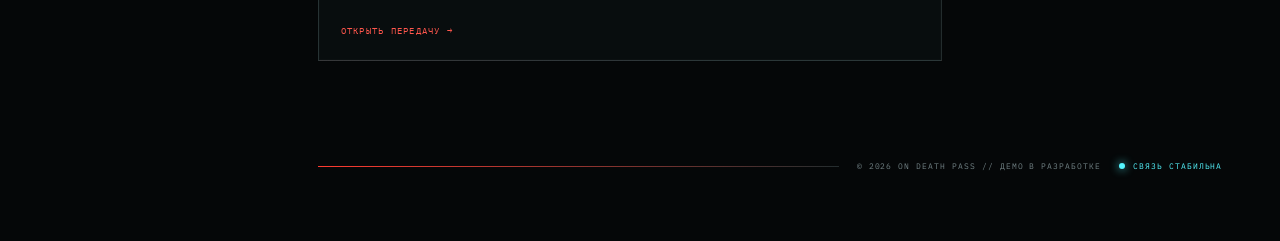
==== commit 214f9fd5: "На телефоне скрыта полоска «СЕКТОР» — остались логотип, звук и бургер." ====
--- a/index.html
+++ b/index.html
@@ -7,7 +7,7 @@
 <title>ON DEATH PASS — стелс-хоррор про агентов в мире после катастрофы</title>
 <meta name="description" content="ON DEATH PASS — стелс-экшн с элементами хоррора. Агенты Роз и Нефелим должны проникнуть на защищённый объект. Скачайте демо-версию.">
 <script>document.documentElement.classList.add('js');</script>
-<link rel="stylesheet" href="style.css?v=20260806aa">
+<link rel="stylesheet" href="style.css?v=20260806y">
 
 <!-- Netlify Identity: нужен на главной, чтобы принять invite из письма -->
 <script src="https://identity.netlify.com/v1/netlify-identity-widget.js"></script>
--- a/style.css
+++ b/style.css
@@ -4435,91 +4435,25 @@
 }
 
 @media (max-width: 680px) {
+  /* Полоска «СЕКТОР …» на телефоне скрыта */
   .content > .topline {
-    grid-template-columns: 8px minmax(0, 1fr);
-    grid-template-areas: "status sector";
-    align-items: center;
-    gap: 11px;
-    min-height: 58px;
-    margin-top: 8px;
-    margin-bottom: 14px;
-    padding: 0 20px;
-    border-top: 0;
-    border-bottom: 1px solid rgba(112, 151, 154, 0.24);
-    font-size: 9px;
-    letter-spacing: 0.12em;
-  }
-
-  .topline__sector {
-    grid-area: sector;
-    justify-self: start;
-    display: flex;
-    align-items: center;
-    justify-content: flex-start;
-    gap: 8px;
-    min-width: 0;
-    white-space: nowrap;
-  }
-
-  .topline__sector-code {
-    color: rgba(220, 230, 231, 0.68);
-  }
-
-  .topline__sector-divider {
-    color: var(--red, #e0201f);
-  }
-
-  .topline__sector strong {
-    color: rgba(245, 248, 248, 0.92);
-  }
-
-  .topline__status {
-    grid-area: status;
-    justify-self: start;
-    width: auto;
-    height: auto;
-    min-width: 0;
-    display: block;
-    padding: 0;
-    background: transparent;
-    border: 0;
-  }
-
-  .topline__status i {
-    width: 6px;
-    height: 6px;
-    display: block;
-    margin: 0;
-    background: var(--cyan, #35c9d6);
-    border-radius: 50%;
-    box-shadow:
-      0 0 6px rgba(53, 201, 214, 0.9),
-      0 0 13px rgba(53, 201, 214, 0.4);
-  }
-
-  .topline__status-text,
-  .topline__clock {
     display: none;
   }
 }
 
 @media (max-width: 390px) {
-  .content > .topline {
-    min-height: 52px;
-    gap: 9px;
-    padding-right: 15px;
-    padding-left: 15px;
-    font-size: 8px;
-    letter-spacing: 0.09em;
-  }
-
-  .topline__sector {
-    gap: 6px;
-  }
-
-  .topline__status i {
-    width: 5px;
-    height: 5px;
+  .sidebar__bar {
+    min-height: 78px;
+    padding-right: 17px;
+    padding-left: 17px;
+  }
+
+  .sidebar__logo {
+    font-size: 20px;
+  }
+
+  .sound-toggle--topline {
+    margin-right: 8px;
   }
 }
 
@@ -4907,129 +4841,9 @@
   }
 
 
-  /* Вторая строка: точка статуса + сектор (плеер — у бургера) */
-
+  /* Полоска «СЕКТОР …» на телефоне скрыта */
   .content > .topline {
-    position: relative;
-    z-index: 20;
-
-    display: grid;
-    grid-template-columns: 8px minmax(0, 1fr);
-    grid-template-areas: "status sector";
-
-    align-items: center;
-    gap: 11px 16px;
-
-    width: 100%;
-    min-height: 68px;
-
-    padding: 0 24px;
-
-    color: rgba(218, 229, 230, 0.68);
-
-    background:
-      linear-gradient(
-        90deg,
-        rgba(53, 201, 214, 0.025),
-        rgba(5, 9, 10, 0.98) 28%,
-        rgba(5, 9, 10, 0.98)
-      );
-
-    border-top: 0;
-    border-bottom: 1px solid rgba(112, 151, 154, 0.25);
-
-    font-family: "Courier New", monospace;
-    font-size: 9px;
-    line-height: 1;
-    letter-spacing: 0.14em;
-    text-transform: uppercase;
-  }
-
-
-  /* Часы и текст «СИСТЕМА В СЕТИ» скрыты — остаётся только голубая точка */
-
-  .topline__clock {
-    display: none;
-  }
-
-  .topline__status {
-    grid-area: status;
-    justify-self: start;
-    align-self: center;
-
-    display: block;
-    width: auto;
-    height: auto;
-    min-width: 0;
-    padding: 0;
-
-    background: transparent;
-    border: 0;
-  }
-
-  .topline__status > span {
-    display: none;
-  }
-
-  .topline__status i {
-    width: 6px;
-    height: 6px;
-    display: block;
-    margin: 0;
-    border-radius: 50%;
-    background: var(--cyan, #35c9d6);
-    box-shadow:
-      0 0 6px rgba(53, 201, 214, 0.9),
-      0 0 13px rgba(53, 201, 214, 0.4);
-    animation: topline-status-pulse 2.2s ease-in-out infinite;
-  }
-
-
-  /* Название текущего раздела */
-
-  .topline__sector {
-    grid-area: sector;
-    justify-self: start;
-
-    min-width: 0;
-
-    display: flex;
-    align-items: center;
-    gap: 9px;
-
-    overflow: hidden;
-
-    white-space: nowrap;
-  }
-
-  .topline__sector > span {
-    color: rgba(211, 224, 225, 0.65);
-  }
-
-  .topline__sector > i {
-    display: inline;
-    width: auto;
-    height: auto;
-    margin: 0;
-    border-radius: 0;
-    background: none;
-    box-shadow: none;
-    animation: none;
-    color: var(--red, #e0201f);
-
-    font: inherit;
-    font-style: normal;
-  }
-
-  .topline__sector > strong {
-    overflow: hidden;
-
-    color: rgba(246, 249, 249, 0.94);
-
-    font: inherit;
-    font-weight: 700;
-
-    text-overflow: ellipsis;
+    display: none !important;
   }
 
 
@@ -5125,29 +4939,8 @@
     font-size: 20px;
   }
 
-  .content > .topline {
-    grid-template-columns: 7px minmax(0, 1fr);
-
-    min-height: 60px;
-
-    padding-right: 17px;
-    padding-left: 17px;
-
-    font-size: 8px;
-    letter-spacing: 0.1em;
-  }
-
-  .topline__sector {
-    gap: 6px;
-  }
-
-  .topline__status i {
-    width: 5px;
-    height: 5px;
-  }
-
   .sound-toggle--topline {
-    margin-right: 10px;
+    margin-right: 8px;
   }
 }
 
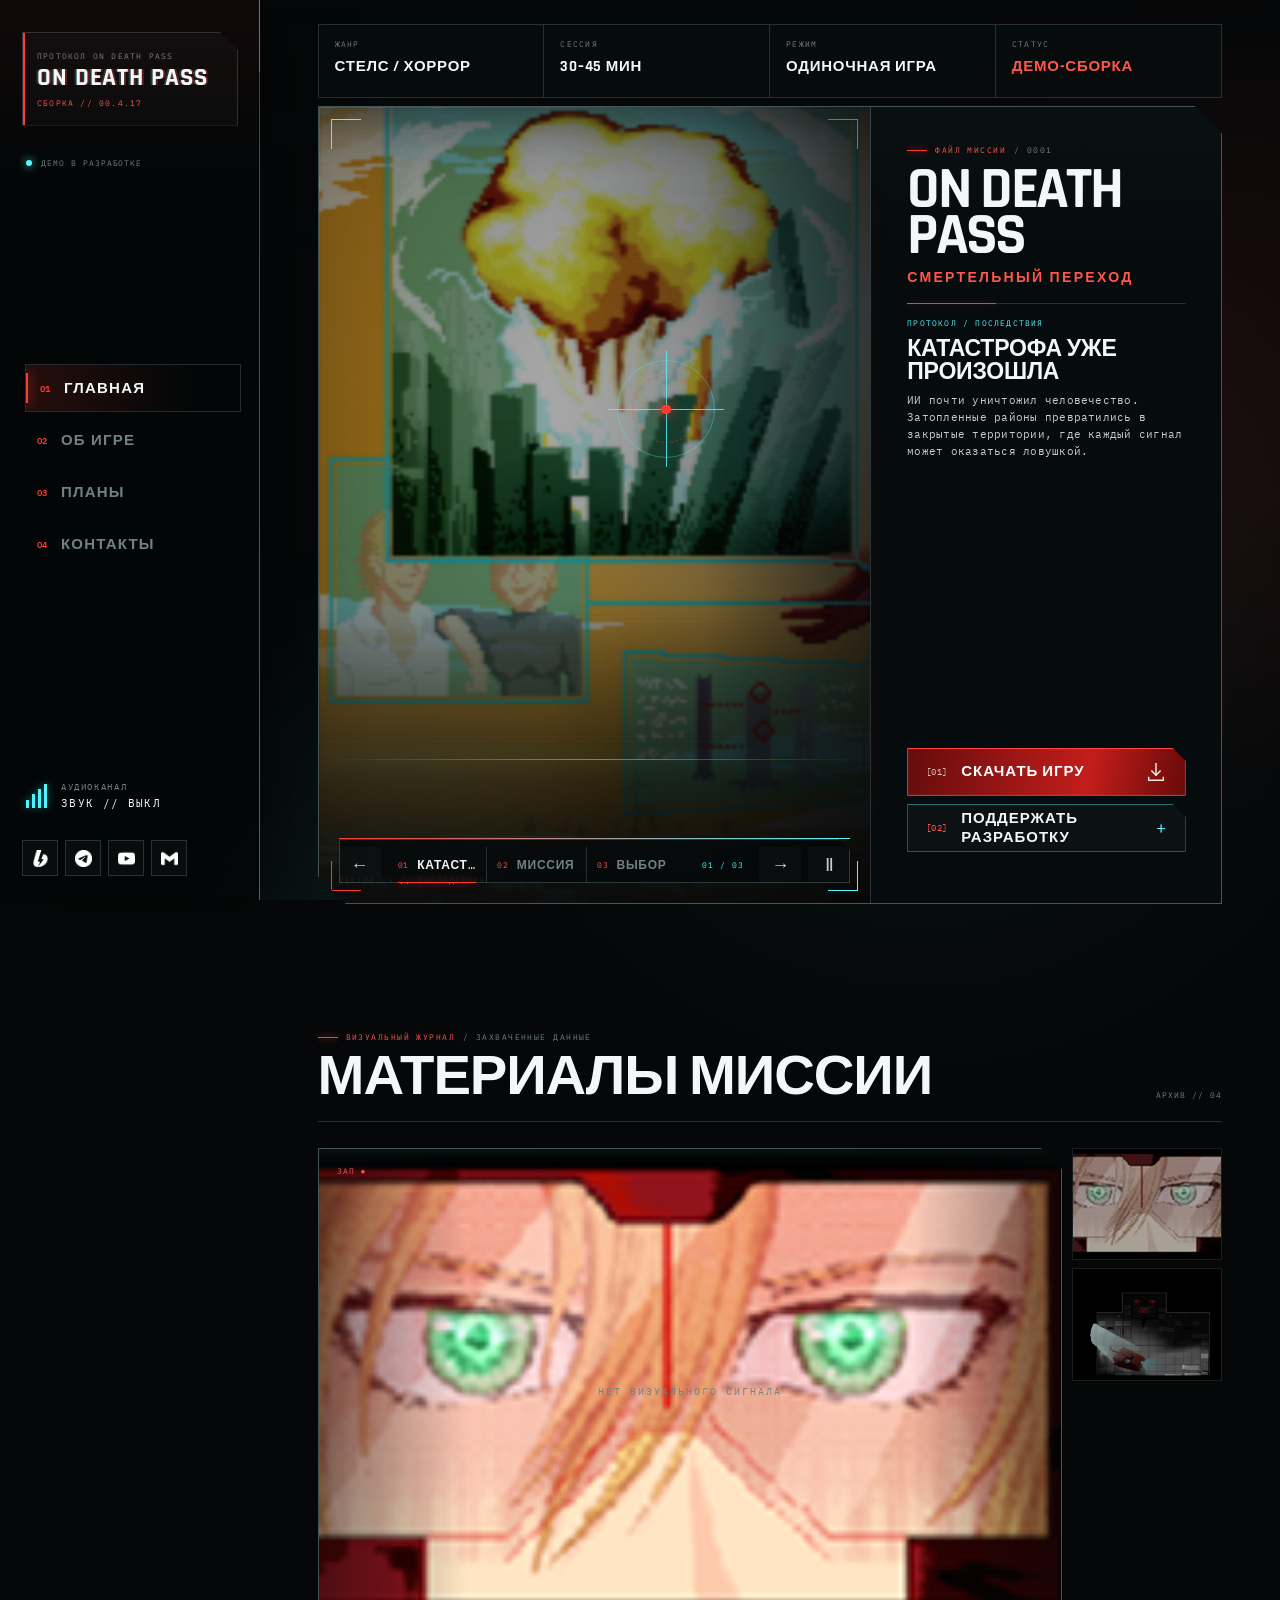
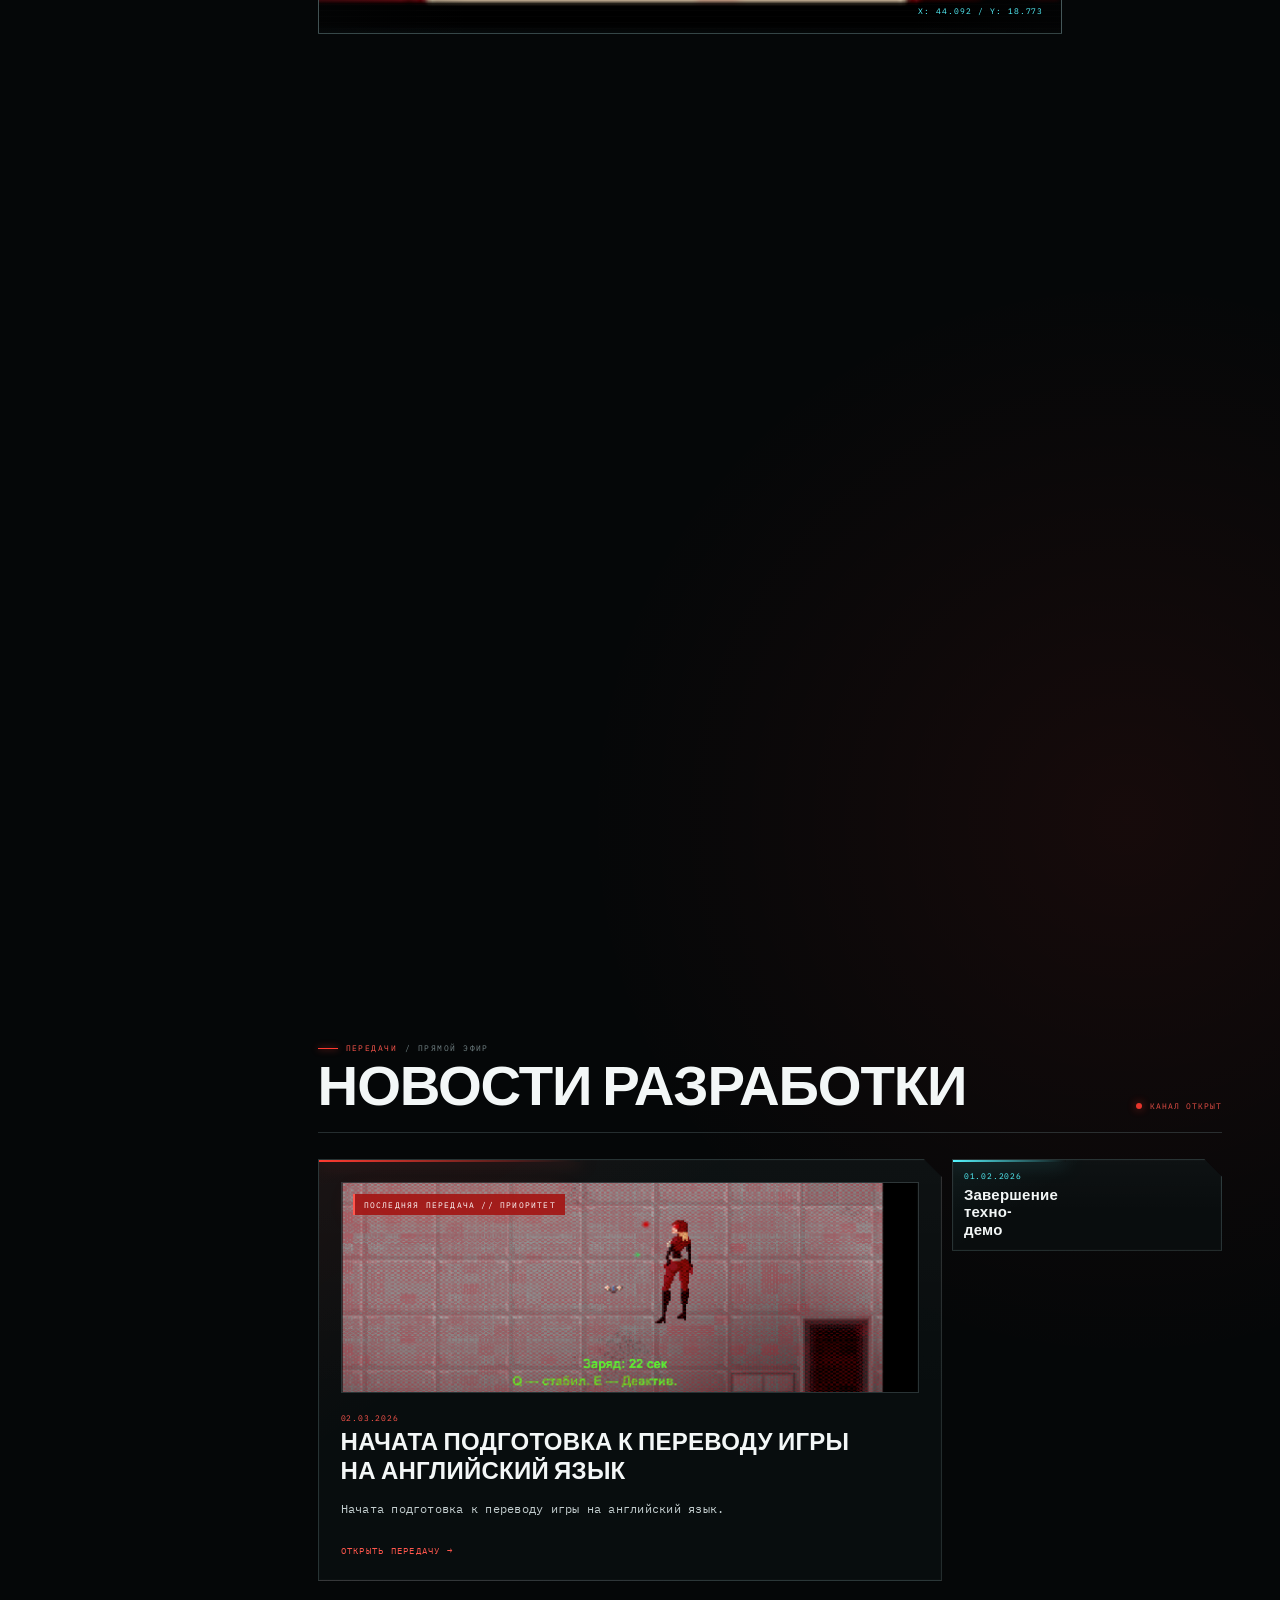
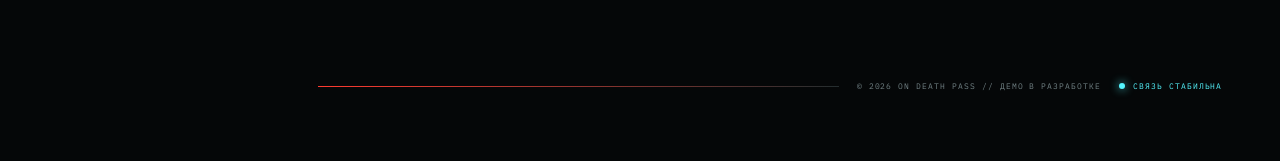
==== commit 7ce6ae46: "Компактное управление слайдером на мобиле и меньше лагов анимации. На главной убран блок «СЕКТОР»; н" ====
--- a/index.html
+++ b/index.html
@@ -7,7 +7,7 @@
 <title>ON DEATH PASS — стелс-хоррор про агентов в мире после катастрофы</title>
 <meta name="description" content="ON DEATH PASS — стелс-экшн с элементами хоррора. Агенты Роз и Нефелим должны проникнуть на защищённый объект. Скачайте демо-версию.">
 <script>document.documentElement.classList.add('js');</script>
-<link rel="stylesheet" href="style.css?v=20260806y">
+<link rel="stylesheet" href="style.css?v=20260806ac">
 
 <!-- Netlify Identity: нужен на главной, чтобы принять invite из письма -->
 <script src="https://identity.netlify.com/v1/netlify-identity-widget.js"></script>
@@ -126,28 +126,6 @@
 
   <!-- ОСНОВНОЙ КОНТЕНТ -->
   <main class="content" id="main">
-
-    <header class="topline" aria-label="Системный статус">
-      <span class="topline__status">
-        <i aria-hidden="true"></i>
-        <span>СИСТЕМА В СЕТИ</span>
-      </span>
-
-      <span class="topline__sector">
-        <span>СЕКТОР 01</span>
-        <i aria-hidden="true">//</i>
-        <strong>ГЛАВНАЯ</strong>
-      </span>
-
-      <time
-        class="topline__clock"
-        id="system-clock"
-        datetime=""
-      >
-        00:00:00
-      </time>
-
-    </header>
 
     <section class="spec-strip reveal" aria-label="Основные характеристики игры">
       <article class="spec-strip__item"><span>ЖАНР</span><strong>СТЕЛС / ХОРРОР</strong></article>
@@ -410,7 +388,7 @@
 <audio id="background-music" loop preload="none"></audio>
 
 <script src="script.js?v=20260801f"></script>
-<script src="interface.js?v=20260806r"></script>
+<script src="interface.js?v=20260806ac"></script>
 <script>
   if (window.netlifyIdentity) {
     window.netlifyIdentity.on("init", (user) => {
--- a/style.css
+++ b/style.css
@@ -3698,14 +3698,10 @@
   }
 }
 
-/* Узкие экраны: свой кадр у «Выбора», зум как у остальных */
+/* Узкие экраны: свой кадр у «Выбора» */
 @media (max-width: 680px) {
   .hero-slide--choice .hero-slide__img {
     object-position: 72% 18%;
-  }
-
-  .hero-slide--choice.is-active .hero-slide__img {
-    animation: hero-cinematic-drift 8.8s ease-out both;
   }
 }
 
@@ -4950,3 +4946,266 @@
     animation: none !important;
   }
 }
+
+/* =========================================================
+   COMPACT SLIDER CONTROLS — TABLET / MOBILE
+   ========================================================= */
+
+@media (max-width: 1100px) {
+
+  /* Меньше нагрузки на GPU: без дрифта картинки, сканлайнов и blur-фона */
+  .ambient__glow,
+  .ambient__scan,
+  .ambient__scan::after {
+    display: none !important;
+  }
+
+  .ambient__grid {
+    animation: none !important;
+    opacity: 0.08;
+    filter: none;
+  }
+
+  .hero-slide.is-active .hero-slide__img,
+  .hero-slide--choice.is-active .hero-slide__img {
+    animation: none !important;
+    transform: scale(1.06);
+  }
+
+  .hero-slide__img {
+    transition: none;
+    filter: brightness(0.72) contrast(1.08);
+  }
+
+  .hero-slide::after {
+    display: none;
+  }
+
+  .hero__fog,
+  .hero__fog--one,
+  .hero__fog--two {
+    animation: none !important;
+    filter: none;
+    opacity: 0.2;
+  }
+
+  /*
+   * Убираем лишние расстояния между:
+   * кнопкой → управлением слайдером → информационной панелью.
+   */
+
+  .hero__actions {
+    margin-bottom: 0;
+  }
+
+  .hero-slider__controls {
+    position: absolute;
+    z-index: 12;
+    inset: auto 0 0;
+    left: 0;
+    right: 0;
+    bottom: 0;
+
+    width: 100%;
+    min-height: 56px;
+    height: 56px;
+
+    display: grid;
+    grid-template-columns:
+      54px
+      minmax(0, 1fr)
+      54px
+      54px;
+
+    align-items: stretch;
+    gap: 0;
+
+    margin: 0;
+    padding: 0;
+
+    overflow: hidden;
+
+    background:
+      linear-gradient(
+        90deg,
+        rgba(224, 32, 31, 0.025),
+        rgba(5, 9, 10, 0.92) 24%,
+        rgba(5, 9, 10, 0.92) 76%,
+        rgba(53, 201, 214, 0.025)
+      );
+
+    border-top: 1px solid rgba(112, 151, 154, 0.22);
+    border-bottom: 1px solid rgba(112, 151, 154, 0.22);
+  }
+
+  .hero-slider__controls::before {
+    display: none;
+  }
+
+  /* Вкладки на компактной панели скрыты — остаётся счётчик */
+  .hero-slider__tabs {
+    display: none !important;
+  }
+
+  .hero[data-hero-slider] .hero__interface {
+    padding-bottom: 64px;
+  }
+
+  /*
+   * Если у старого элемента были absolute-position,
+   * bottom или left — сбрасываем их.
+   */
+
+  .hero-slider__controls > *:not(.hero-slider__progress) {
+    position: relative;
+    inset: auto;
+
+    margin: 0;
+  }
+
+  /* Стрелки и пауза */
+
+  .hero-slider__arrow,
+  .hero-slider__pause {
+    width: 54px;
+    height: 56px;
+    min-width: 0;
+
+    display: grid;
+    place-items: center;
+
+    padding: 0;
+
+    color: rgba(217, 230, 231, 0.55);
+    background: transparent;
+    border: 0;
+    border-right: 1px solid rgba(112, 151, 154, 0.14);
+
+    font-family: "Courier New", monospace;
+    font-size: 20px;
+
+    opacity: 1;
+    cursor: pointer;
+
+    transition:
+      color 0.2s ease,
+      background 0.2s ease;
+  }
+
+  .hero-slider__pause {
+    border-right: 0;
+    border-left: 1px solid rgba(112, 151, 154, 0.14);
+  }
+
+  .hero-slider__arrow:hover,
+  .hero-slider__arrow:focus-visible,
+  .hero-slider__pause:hover,
+  .hero-slider__pause:focus-visible {
+    color: var(--cyan, #35c9d6);
+    background: rgba(53, 201, 214, 0.05);
+
+    outline: none;
+  }
+
+  /* Счётчик по центру */
+
+  .hero-slider__counter {
+    min-width: 0;
+    height: 56px;
+
+    display: grid;
+    place-items: center;
+
+    padding: 0;
+
+    color: rgba(53, 201, 214, 0.72);
+    background: transparent;
+    border: 0;
+
+    font-family: "Courier New", monospace;
+    font-size: 10px;
+    line-height: 1;
+    letter-spacing: 0.18em;
+
+    opacity: 1;
+  }
+
+  /*
+   * Информационная панель начинается сразу
+   * после управления слайдером.
+   */
+
+  .spec-strip {
+    margin-top: 0;
+  }
+
+  .hero-slider__progress {
+    position: absolute !important;
+    z-index: 3;
+
+    top: 0;
+    right: 0;
+    left: 0;
+
+    width: 100%;
+    height: 1px;
+
+    display: block;
+    overflow: hidden;
+
+    background: rgba(255, 255, 255, 0.06);
+
+    pointer-events: none;
+  }
+
+  .hero-slider__progress span {
+    display: block;
+
+    width: 100%;
+    height: 100%;
+
+    background: linear-gradient(
+      90deg,
+      var(--red, #e0201f),
+      var(--cyan, #35c9d6)
+    );
+
+    transform-origin: left center;
+  }
+}
+
+@media (max-width: 680px) {
+  .hero-slider__controls {
+    grid-template-columns:
+      46px
+      minmax(0, 1fr)
+      46px
+      46px;
+
+    min-height: 48px;
+    height: 48px;
+
+    margin-top: 0;
+  }
+
+  .hero[data-hero-slider] .hero__interface {
+    padding-bottom: 56px;
+  }
+
+  .hero-slider__arrow,
+  .hero-slider__pause,
+  .hero-slider__counter {
+    height: 48px;
+  }
+
+  .hero-slider__arrow,
+  .hero-slider__pause {
+    width: 46px;
+    font-size: 18px;
+  }
+
+  .hero-slider__counter {
+    font-size: 9px;
+    margin-top: 0;
+  }
+}
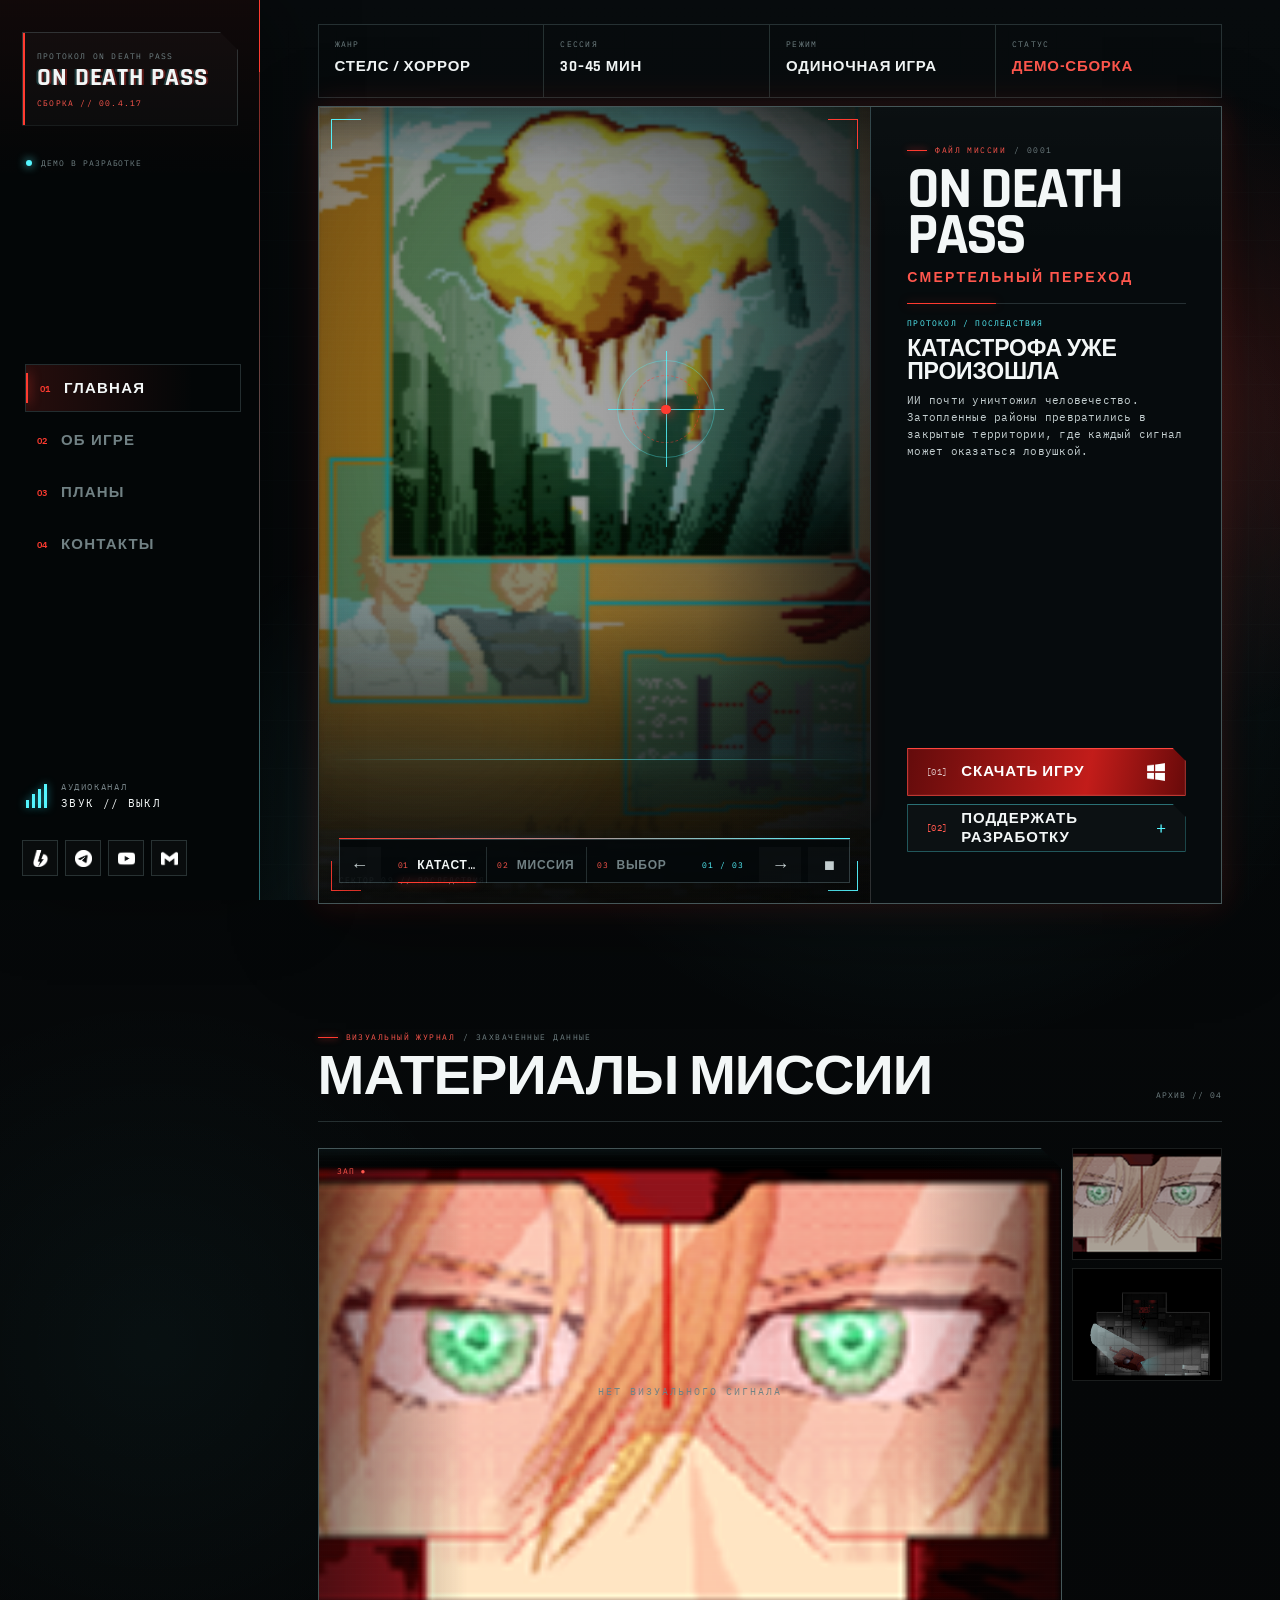
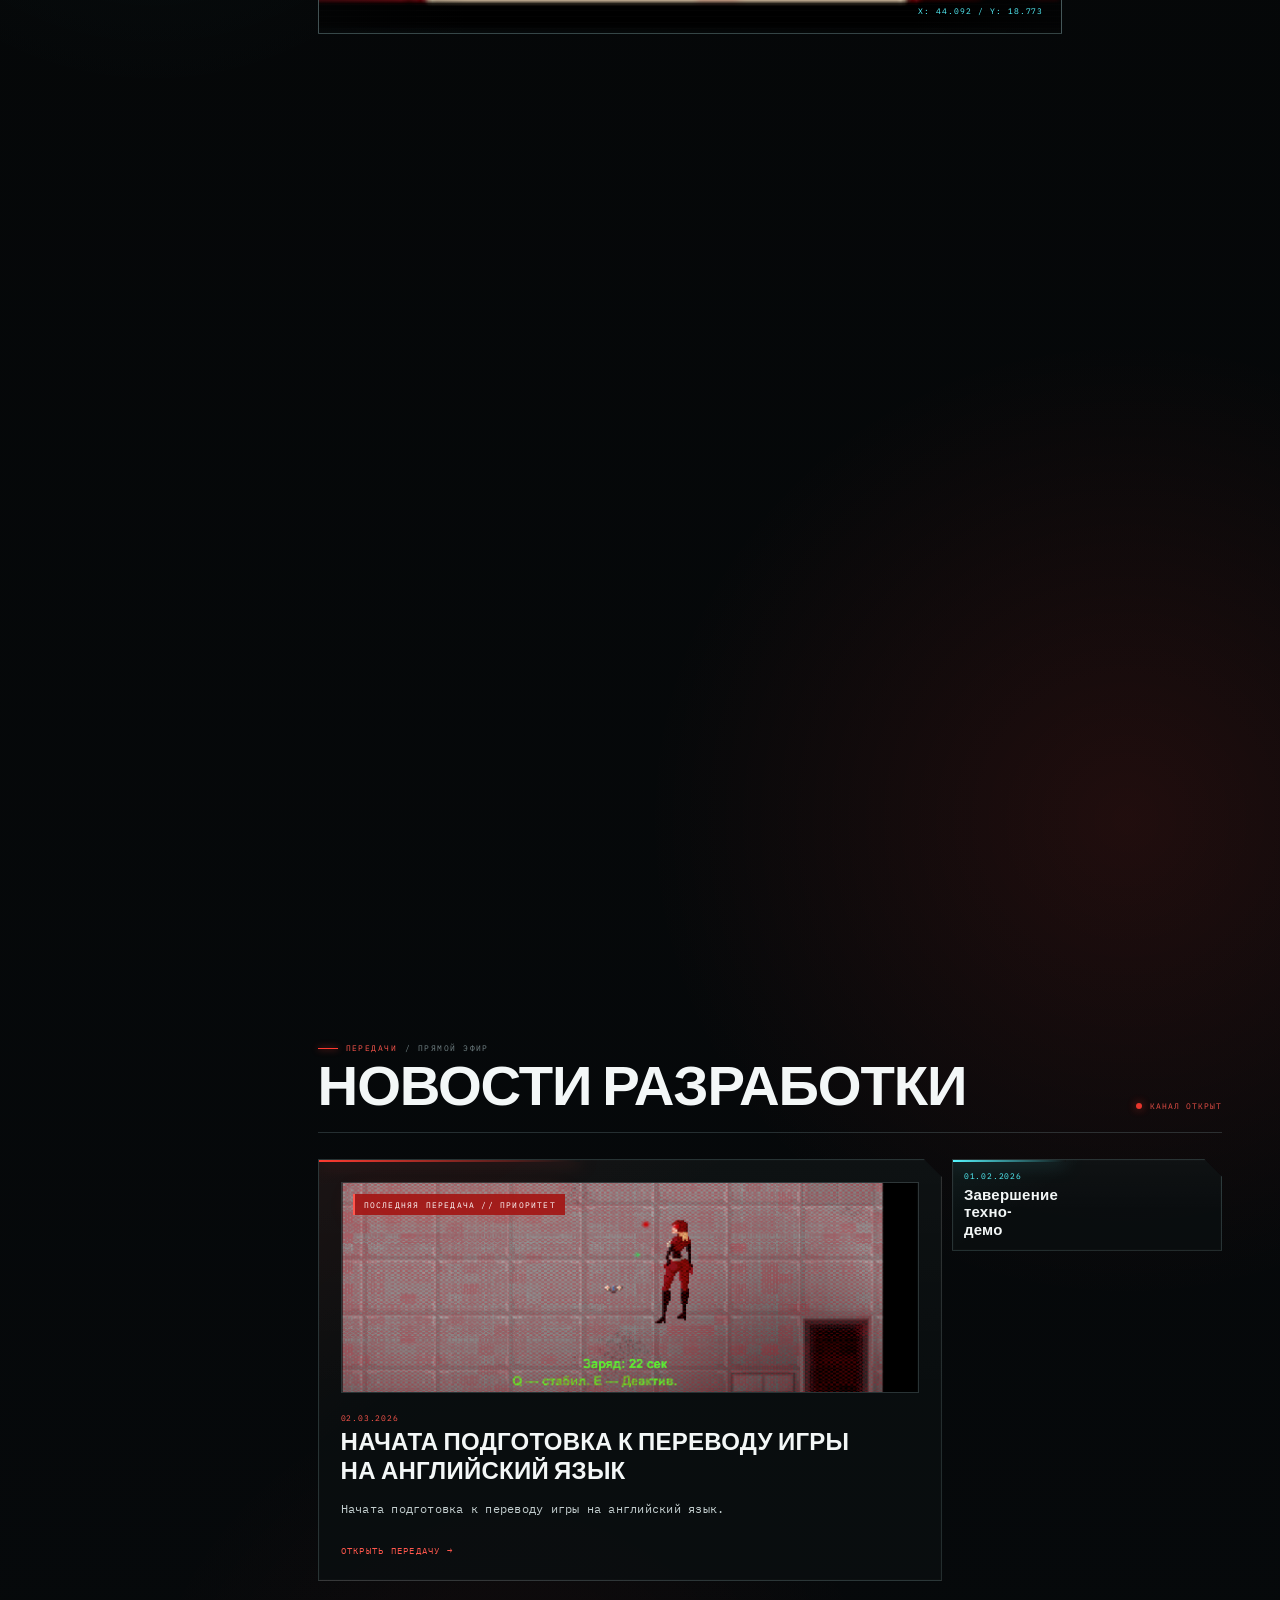
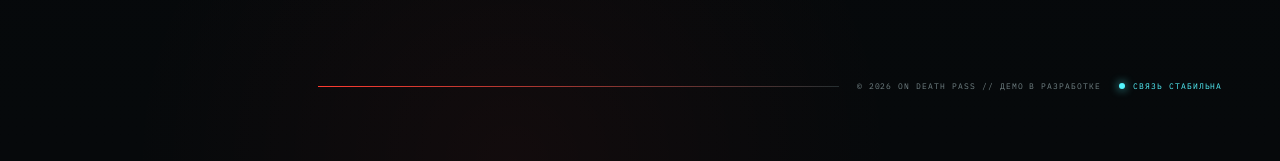
==== commit 921194c4: "Полировка главной: иконка Windows, лёгкий фон и быстрее скролл. Прямые углы hero, квадрат паузы, без" ====
--- a/index.html
+++ b/index.html
@@ -7,7 +7,7 @@
 <title>ON DEATH PASS — стелс-хоррор про агентов в мире после катастрофы</title>
 <meta name="description" content="ON DEATH PASS — стелс-экшн с элементами хоррора. Агенты Роз и Нефелим должны проникнуть на защищённый объект. Скачайте демо-версию.">
 <script>document.documentElement.classList.add('js');</script>
-<link rel="stylesheet" href="style.css?v=20260806ac">
+<link rel="stylesheet" href="style.css?v=20260806aj">
 
 <!-- Netlify Identity: нужен на главной, чтобы принять invite из письма -->
 <script src="https://identity.netlify.com/v1/netlify-identity-widget.js"></script>
@@ -127,7 +127,7 @@
   <!-- ОСНОВНОЙ КОНТЕНТ -->
   <main class="content" id="main">
 
-    <section class="spec-strip reveal" aria-label="Основные характеристики игры">
+    <section class="spec-strip" aria-label="Основные характеристики игры">
       <article class="spec-strip__item"><span>ЖАНР</span><strong>СТЕЛС / ХОРРОР</strong></article>
       <article class="spec-strip__item"><span>СЕССИЯ</span><strong>30–45 МИН</strong></article>
       <article class="spec-strip__item"><span>РЕЖИМ</span><strong>ОДИНОЧНАЯ ИГРА</strong></article>
@@ -234,7 +234,7 @@
           <button class="hero-slider__arrow" type="button" data-hero-next aria-label="Следующая сцена">→</button>
           <button class="hero-slider__pause" type="button" data-hero-pause
                   aria-label="Остановить автоматическую смену" aria-pressed="false">
-            <span aria-hidden="true">Ⅱ</span>
+            <span aria-hidden="true">■</span>
           </button>
         </div>
       </div>
@@ -268,11 +268,13 @@
             <span class="cta__index">[01]</span>
             <span class="cta__label">Скачать игру</span>
             <span class="cta__arrow cta__arrow--download" aria-hidden="true">
-              <svg viewBox="0 0 24 24" width="22" height="22" fill="none">
-                <path d="M12 3V15" stroke="currentColor" stroke-width="1.6" stroke-linecap="square"/>
-                <path d="M7.5 11L12 15.5L16.5 11" stroke="currentColor" stroke-width="1.6" stroke-linecap="square" stroke-linejoin="miter"/>
-                <path d="M4 18V21H20V18" stroke="currentColor" stroke-width="1.6" stroke-linecap="square"/>
-              </svg>
+              <img
+                class="cta__windows"
+                src="images/icons/windows.png"
+                alt=""
+                width="22"
+                height="22"
+              >
             </span>
           </a>
           <a href="https://boosty.to/goondeathpass"
@@ -388,7 +390,7 @@
 <audio id="background-music" loop preload="none"></audio>
 
 <script src="script.js?v=20260801f"></script>
-<script src="interface.js?v=20260806ac"></script>
+<script src="interface.js?v=20260806ah"></script>
 <script>
   if (window.netlifyIdentity) {
     window.netlifyIdentity.on("init", (user) => {
--- a/style.css
+++ b/style.css
@@ -49,9 +49,11 @@
   overflow-x: hidden;
   scrollbar-width: none;
   background:
-    radial-gradient(circle at 72% 18%, rgba(85, 246, 255, 0.055), transparent 30rem),
-    radial-gradient(circle at 88% 72%, rgba(255, 59, 48, 0.07), transparent 34rem),
-    var(--bg);
+    radial-gradient(circle at 72% 18%, rgba(85, 246, 255, 0.1), transparent 28rem),
+    radial-gradient(circle at 12% 40%, rgba(85, 246, 255, 0.04), transparent 22rem),
+    radial-gradient(circle at 88% 72%, rgba(255, 59, 48, 0.11), transparent 30rem),
+    radial-gradient(circle at 40% 100%, rgba(255, 59, 48, 0.05), transparent 24rem),
+    linear-gradient(180deg, #070b0d 0%, var(--bg) 40%, #06090b 100%);
   color: var(--text);
   font-family: var(--font-mono);
   letter-spacing: 0.015em;
@@ -103,78 +105,78 @@
   pointer-events: none;
 }
 
-/* На текстовых страницах с аккордеоном выключаем тяжёлый фон —
-   иначе анимации + длинный DOM дают лаги при скролле и меню */
-body:has(.accordion) .ambient__grid {
-  animation: none;
-  transform: none;
-  opacity: 0.1;
-}
-
-body:has(.accordion) .ambient__glow,
-body:has(.accordion) .ambient__scan,
-body:has(.accordion) .ambient__scan::after {
-  display: none;
-}
-
+/*
+ * Ambient без blur/анимаций (они лагали при скролле):
+ * мягкие пятна через radial-gradient + сетка + лёгкий скан.
+ */
 .ambient__grid {
   position: absolute;
-  inset: -20%;
-  opacity: 0.24;
+  inset: 0;
+  opacity: 0.2;
   background-image:
-    linear-gradient(rgba(105, 143, 147, 0.08) 1px, transparent 1px),
-    linear-gradient(90deg, rgba(105, 143, 147, 0.08) 1px, transparent 1px);
+    linear-gradient(rgba(105, 143, 147, 0.11) 1px, transparent 1px),
+    linear-gradient(90deg, rgba(105, 143, 147, 0.11) 1px, transparent 1px);
   background-size: 48px 48px;
-  transform: perspective(900px) rotateX(67deg) translateY(20%);
-  transform-origin: center bottom;
-  animation: grid-drift 18s linear infinite;
-  mask-image: linear-gradient(to bottom, transparent 0%, #000 32%, #000 100%);
+  transform: none;
+  animation: none;
+  mask-image: linear-gradient(to bottom, transparent 0%, #000 22%, #000 100%);
 }
 
 .ambient__glow {
   position: absolute;
-  width: 34rem;
+  width: 42rem;
   aspect-ratio: 1;
   border-radius: 50%;
-  filter: blur(120px);
-  opacity: 0.08;
+  /* вместо filter:blur — большой мягкий градиент, дешевле для GPU */
+  filter: none;
+  opacity: 1;
+  animation: none;
+  background: radial-gradient(
+    circle,
+    rgba(255, 59, 48, 0.16) 0%,
+    rgba(255, 59, 48, 0.05) 42%,
+    transparent 70%
+  );
 }
 
 .ambient__glow--red {
-  right: -12rem;
-  top: 15%;
-  background: var(--red);
-  animation: glow-float 11s ease-in-out infinite alternate;
+  right: -14rem;
+  top: 8%;
+  background: radial-gradient(
+    circle,
+    rgba(255, 59, 48, 0.18) 0%,
+    rgba(255, 59, 48, 0.06) 40%,
+    transparent 68%
+  );
 }
 
 .ambient__glow--cyan {
-  left: 18%;
-  bottom: -20rem;
-  background: var(--cyan);
-  animation: glow-float 14s ease-in-out -4s infinite alternate-reverse;
+  left: 10%;
+  bottom: -18rem;
+  background: radial-gradient(
+    circle,
+    rgba(85, 246, 255, 0.14) 0%,
+    rgba(85, 246, 255, 0.045) 42%,
+    transparent 70%
+  );
 }
 
 .ambient__scan {
   position: absolute;
   inset: 0;
-  opacity: 0.14;
+  opacity: 0.08;
+  mix-blend-mode: normal;
+  animation: none;
   background: repeating-linear-gradient(
     to bottom,
     transparent 0,
     transparent 3px,
-    rgba(255, 255, 255, 0.035) 4px
+    rgba(255, 255, 255, 0.03) 4px
   );
-  mix-blend-mode: overlay;
 }
 
 .ambient__scan::after {
-  content: "";
-  position: absolute;
-  left: 0;
-  right: 0;
-  height: 16rem;
-  background: linear-gradient(to bottom, transparent, rgba(85, 246, 255, 0.035), transparent);
-  animation: global-scan 9s linear infinite;
+  display: none;
 }
 
 /* -------------------- BOOT -------------------- */
@@ -248,9 +250,10 @@
   border-right: none;
   background:
     linear-gradient(180deg, rgba(255, 59, 48, 0.055), transparent 20%),
-    rgba(4, 7, 8, 0.92);
+    rgba(4, 7, 8, 0.97);
   box-shadow: 22px 0 70px rgba(0, 0, 0, 0.34);
-  backdrop-filter: blur(18px);
+  backdrop-filter: none;
+  -webkit-backdrop-filter: none;
 }
 
 /* Одна линия одинаковой толщины на всю высоту */
@@ -638,7 +641,7 @@
   border: 1px solid var(--line-strong);
   background: var(--panel-solid);
   box-shadow: 0 28px 80px rgba(0, 0, 0, 0.35), var(--shadow-red);
-  clip-path: polygon(0 0, calc(100% - 28px) 0, 100% 28px, 100% 100%, 28px 100%, 0 calc(100% - 28px));
+  clip-path: none;
 }
 
 .hero::before {
@@ -1055,10 +1058,17 @@
   transform: none;
 }
 
-.cta--download .cta__arrow svg {
+.cta--download .cta__arrow svg,
+.cta--download .cta__windows {
   display: block;
   width: 22px;
   height: 22px;
+}
+
+.cta--download .cta__windows {
+  /* чёрный фон иконки становится прозрачным на красной кнопке */
+  mix-blend-mode: screen;
+  object-fit: contain;
 }
 
 .cta--download:hover,
@@ -1084,7 +1094,9 @@
 }
 
 .cta--download:hover .cta__arrow svg,
-.cta--download:focus-visible .cta__arrow svg {
+.cta--download:focus-visible .cta__arrow svg,
+.cta--download:hover .cta__windows,
+.cta--download:focus-visible .cta__windows {
   animation: download-icon-move 0.7s ease;
 }
 
@@ -1135,25 +1147,6 @@
 
 .spec-strip__item:last-child {
   border-right: 0;
-}
-
-.spec-strip__item::after {
-  content: "";
-  position: absolute;
-  left: 18px;
-  right: 18px;
-  bottom: 10px;
-  height: 1px;
-  background: linear-gradient(90deg, var(--cyan), transparent);
-  opacity: 0;
-  transform: scaleX(0);
-  transform-origin: left;
-  transition: opacity 0.25s ease, transform 0.35s ease;
-}
-
-.spec-strip__item:hover::after {
-  opacity: 1;
-  transform: scaleX(1);
 }
 
 .spec-strip__item span,
@@ -2694,7 +2687,7 @@
   }
 
   .hero {
-    clip-path: polygon(0 0, calc(100% - 18px) 0, 100% 18px, 100% 100%, 18px 100%, 0 calc(100% - 18px));
+    clip-path: none;
   }
 
   .hero__art {
@@ -2874,6 +2867,12 @@
   animation: hero-choice-drift 8.8s ease-out both;
 }
 
+/* Во время скролла не гоняем дрифт картинки — меньше работы GPU */
+html.is-scrolling .hero-slide.is-active .hero-slide__img,
+html.is-scrolling .hero-slide--choice.is-active .hero-slide__img {
+  animation-play-state: paused !important;
+}
+
 .hero-slide::before,
 .hero-slide::after {
   content: "";
@@ -2890,16 +2889,9 @@
     radial-gradient(circle at var(--target-x) var(--target-y), transparent 0 11%, rgba(5, 7, 8, 0.12) 38%, rgba(5, 7, 8, 0.34) 100%);
 }
 
+/* mix-blend сканлайны дорого пересчитываются при скролле */
 .hero-slide::after {
-  z-index: 2;
-  opacity: 0.2;
-  background: repeating-linear-gradient(
-    to bottom,
-    transparent 0,
-    transparent 4px,
-    rgba(255, 255, 255, 0.028) 5px
-  );
-  mix-blend-mode: screen;
+  display: none;
 }
 
 .hero-slide__stamp {
@@ -2985,10 +2977,11 @@
   inset: 8px 0 0;
   z-index: -1;
   border: 1px solid rgba(164, 199, 202, 0.25);
-  background: rgba(4, 8, 10, 0.78);
+  background: rgba(4, 8, 10, 0.92);
   box-shadow: 0 18px 38px rgba(0, 0, 0, 0.28);
-  backdrop-filter: blur(14px);
-  clip-path: polygon(0 0, calc(100% - 12px) 0, 100% 12px, 100% 100%, 0 100%);
+  backdrop-filter: none;
+  -webkit-backdrop-filter: none;
+  clip-path: none;
 }
 
 .hero-slider__progress {
@@ -3035,17 +3028,33 @@
 }
 
 .hero-slider__arrow:hover,
-.hero-slider__arrow:focus-visible,
-.hero-slider__pause:hover,
-.hero-slider__pause:focus-visible {
+.hero-slider__arrow:focus-visible {
   background: rgba(85, 246, 255, 0.1);
   color: var(--cyan);
   box-shadow: inset 0 -1px 0 var(--cyan);
 }
 
+.hero-slider__pause:hover,
+.hero-slider__pause:focus-visible {
+  background: transparent;
+  box-shadow: none;
+  outline: none;
+  color: inherit;
+}
+
+.hero-slider__pause:hover > span,
+.hero-slider__pause:focus-visible > span {
+  color: var(--cyan);
+}
+
 .hero-slider__pause[aria-pressed="true"] {
   color: var(--red-bright);
-  box-shadow: inset 0 -1px 0 var(--red);
+  background: transparent;
+  box-shadow: none;
+}
+
+.hero-slider__pause[aria-pressed="true"] > span {
+  color: var(--red-bright);
 }
 
 .hero-slider__tabs {
@@ -5098,13 +5107,23 @@
   }
 
   .hero-slider__arrow:hover,
-  .hero-slider__arrow:focus-visible,
+  .hero-slider__arrow:focus-visible {
+    color: var(--cyan, #35c9d6);
+    background: rgba(53, 201, 214, 0.05);
+
+    outline: none;
+  }
+
   .hero-slider__pause:hover,
   .hero-slider__pause:focus-visible {
+    color: inherit;
+    background: transparent;
+    outline: none;
+  }
+
+  .hero-slider__pause:hover > span,
+  .hero-slider__pause:focus-visible > span {
     color: var(--cyan, #35c9d6);
-    background: rgba(53, 201, 214, 0.05);
-
-    outline: none;
   }
 
   /* Счётчик по центру */
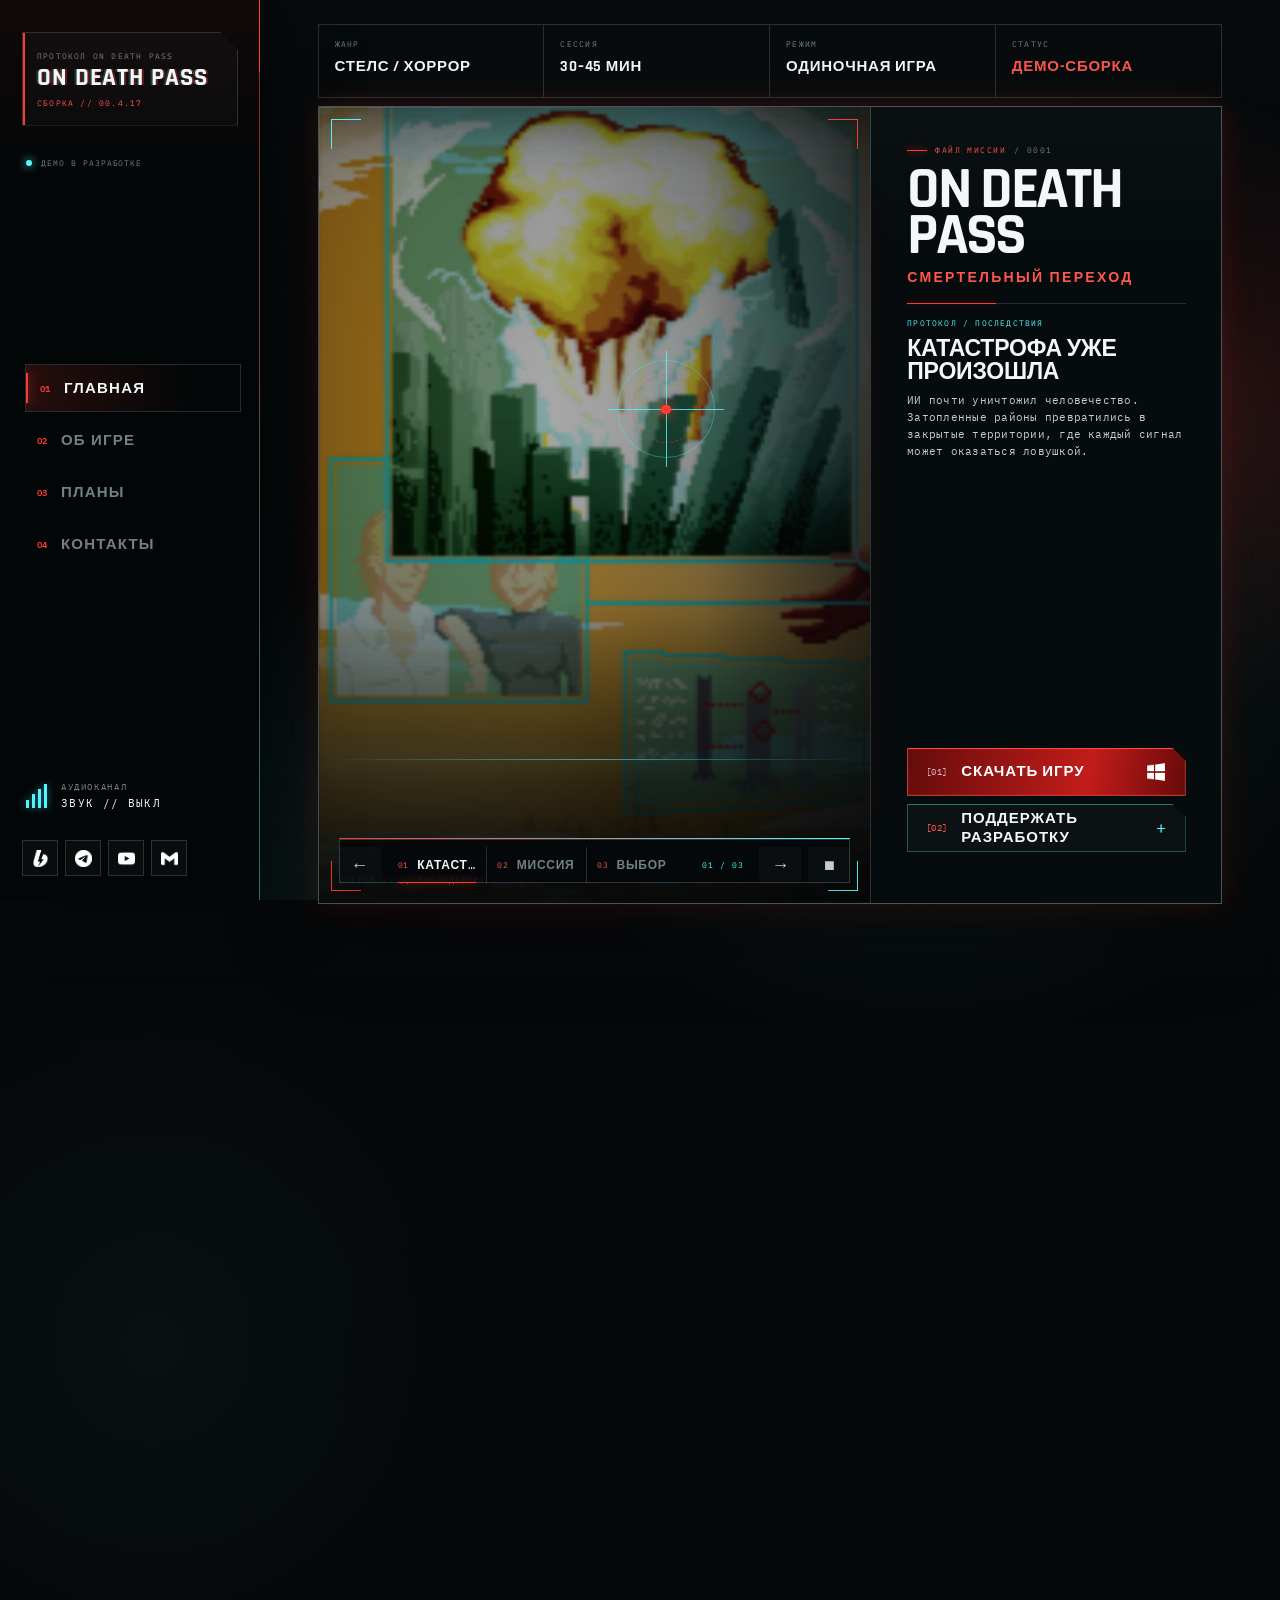
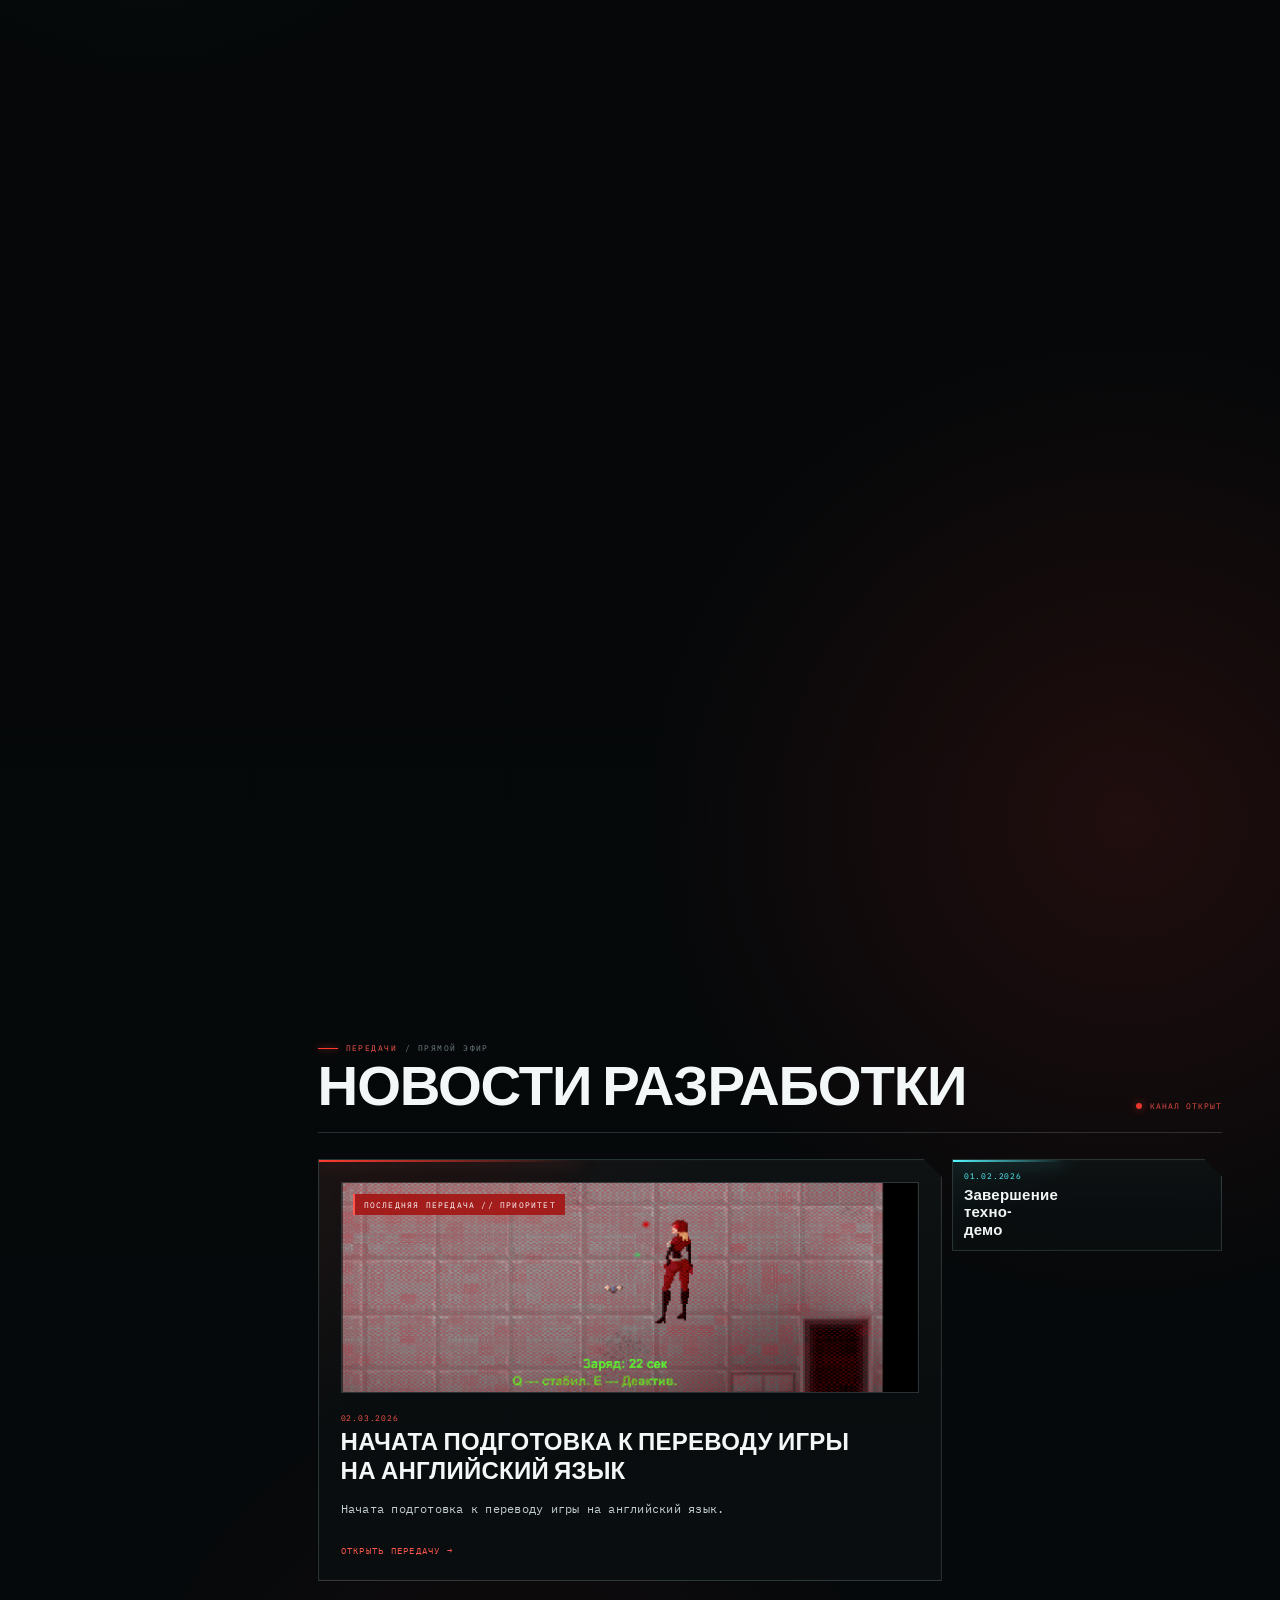
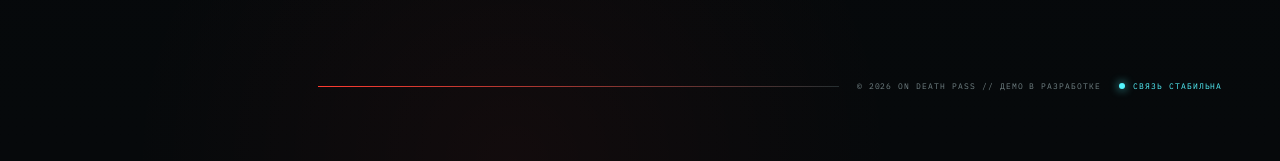
==== commit f807a7fd: "Приведена в порядок галерея: рабочие пути и миниатюры. Переименованы файлы, обновлён список GALLERY," ====
--- a/index.html
+++ b/index.html
@@ -7,7 +7,7 @@
 <title>ON DEATH PASS — стелс-хоррор про агентов в мире после катастрофы</title>
 <meta name="description" content="ON DEATH PASS — стелс-экшн с элементами хоррора. Агенты Роз и Нефелим должны проникнуть на защищённый объект. Скачайте демо-версию.">
 <script>document.documentElement.classList.add('js');</script>
-<link rel="stylesheet" href="style.css?v=20260806aj">
+<link rel="stylesheet" href="style.css?v=20260806ak">
 
 <!-- Netlify Identity: нужен на главной, чтобы принять invite из письма -->
 <script src="https://identity.netlify.com/v1/netlify-identity-widget.js"></script>
@@ -301,7 +301,7 @@
 
       <div class="gallery__frame">
         <div class="gallery__main">
-          <img src="images/gallery/screen-main.png" alt="Скриншот геймплея" id="gallery-main-img" onerror="this.hidden=true">
+          <img src="images/gallery/01-shore.png" alt="Агент у берега с голографическими экранами" id="gallery-main-img">
           <span class="gallery__fallback">НЕТ ВИЗУАЛЬНОГО СИГНАЛА</span>
           <span class="gallery__status">ЗАП ●</span>
           <span class="gallery__coords">X: 44.092 / Y: 18.773</span>
@@ -389,7 +389,7 @@
 
 <audio id="background-music" loop preload="none"></audio>
 
-<script src="script.js?v=20260801f"></script>
+<script src="script.js?v=20260806ak"></script>
 <script src="interface.js?v=20260806ah"></script>
 <script>
   if (window.netlifyIdentity) {
--- a/style.css
+++ b/style.css
@@ -1304,6 +1304,11 @@
   display: flex;
   flex-direction: column;
   gap: 8px;
+  max-height: 480px;
+  overflow-x: hidden;
+  overflow-y: auto;
+  padding-right: 2px;
+  scrollbar-width: thin;
 }
 
 .gallery__thumbs:empty::before,
@@ -1321,8 +1326,9 @@
 
 .gallery__thumbs img {
   width: 100%;
-  min-height: 104px;
-  aspect-ratio: 4 / 3;
+  min-height: 0;
+  height: 86px;
+  aspect-ratio: auto;
   object-fit: cover;
   border: 1px solid var(--line);
   background: var(--panel-solid);
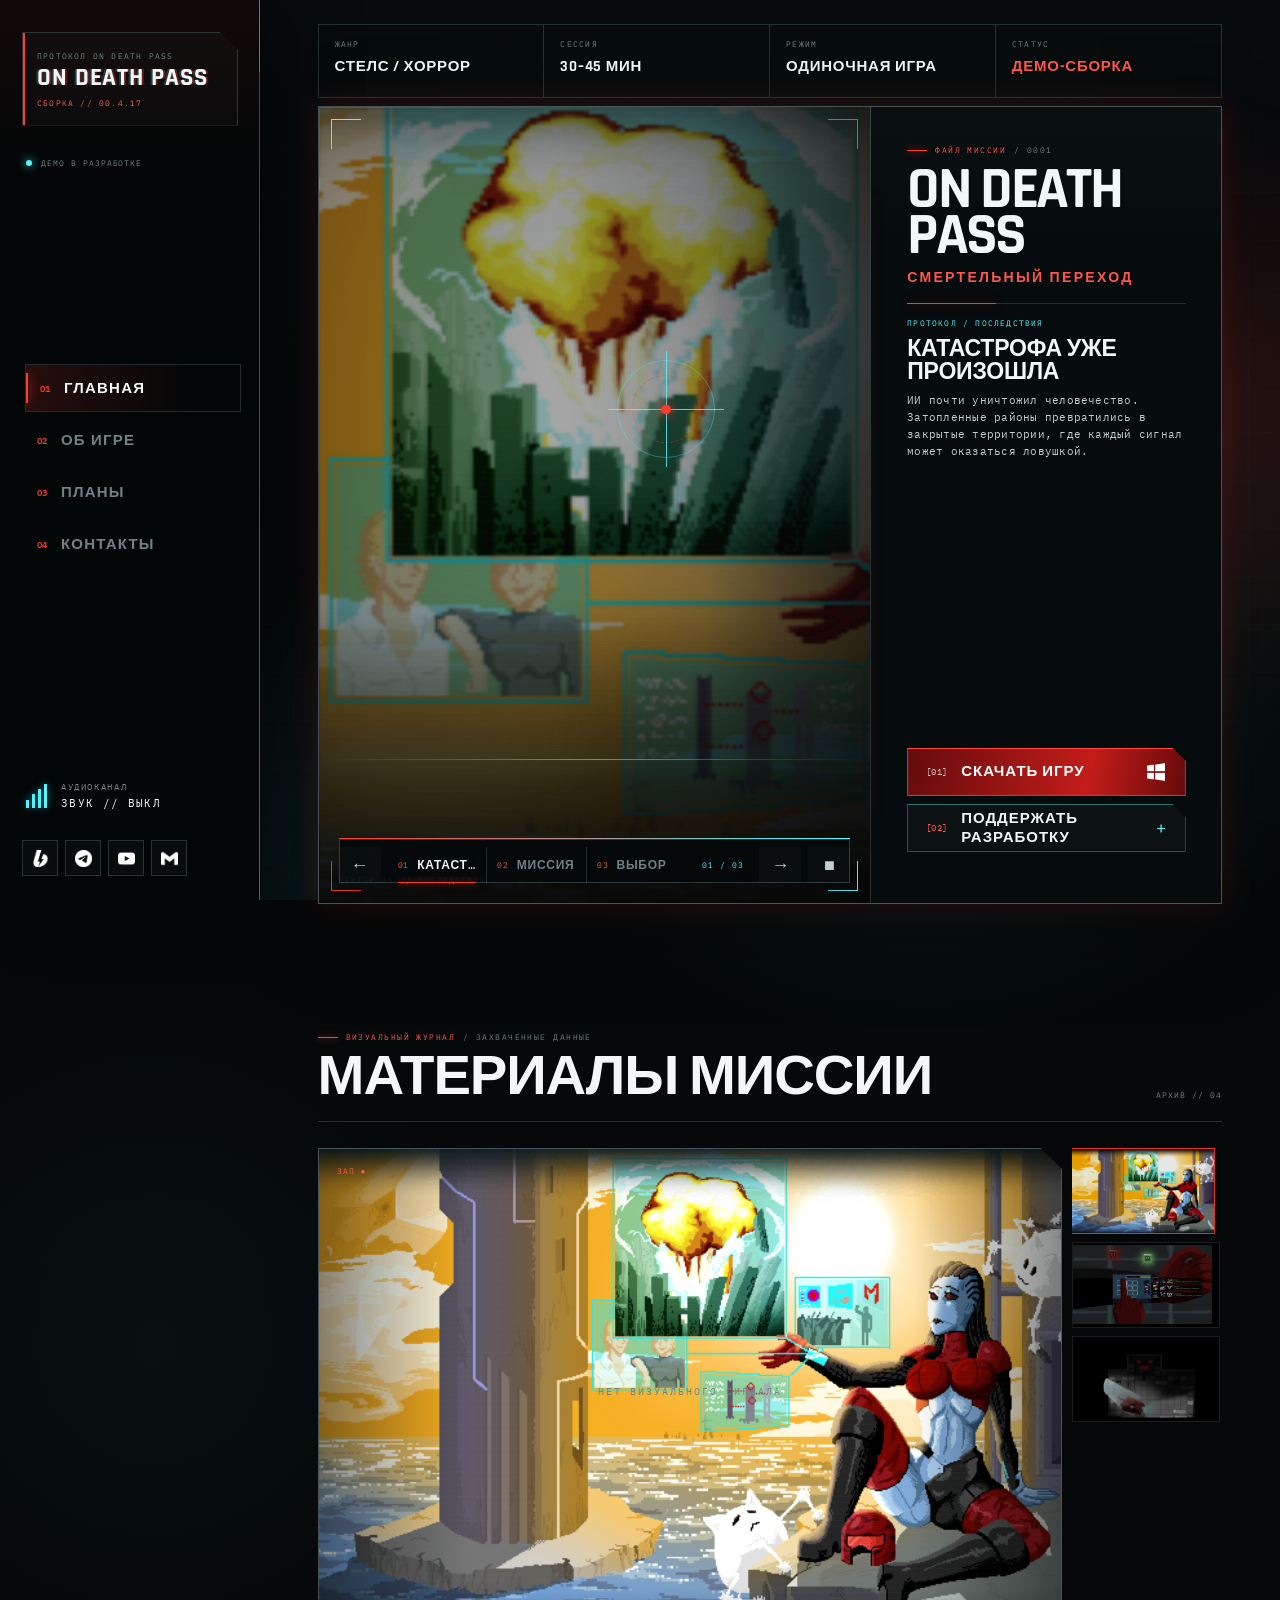
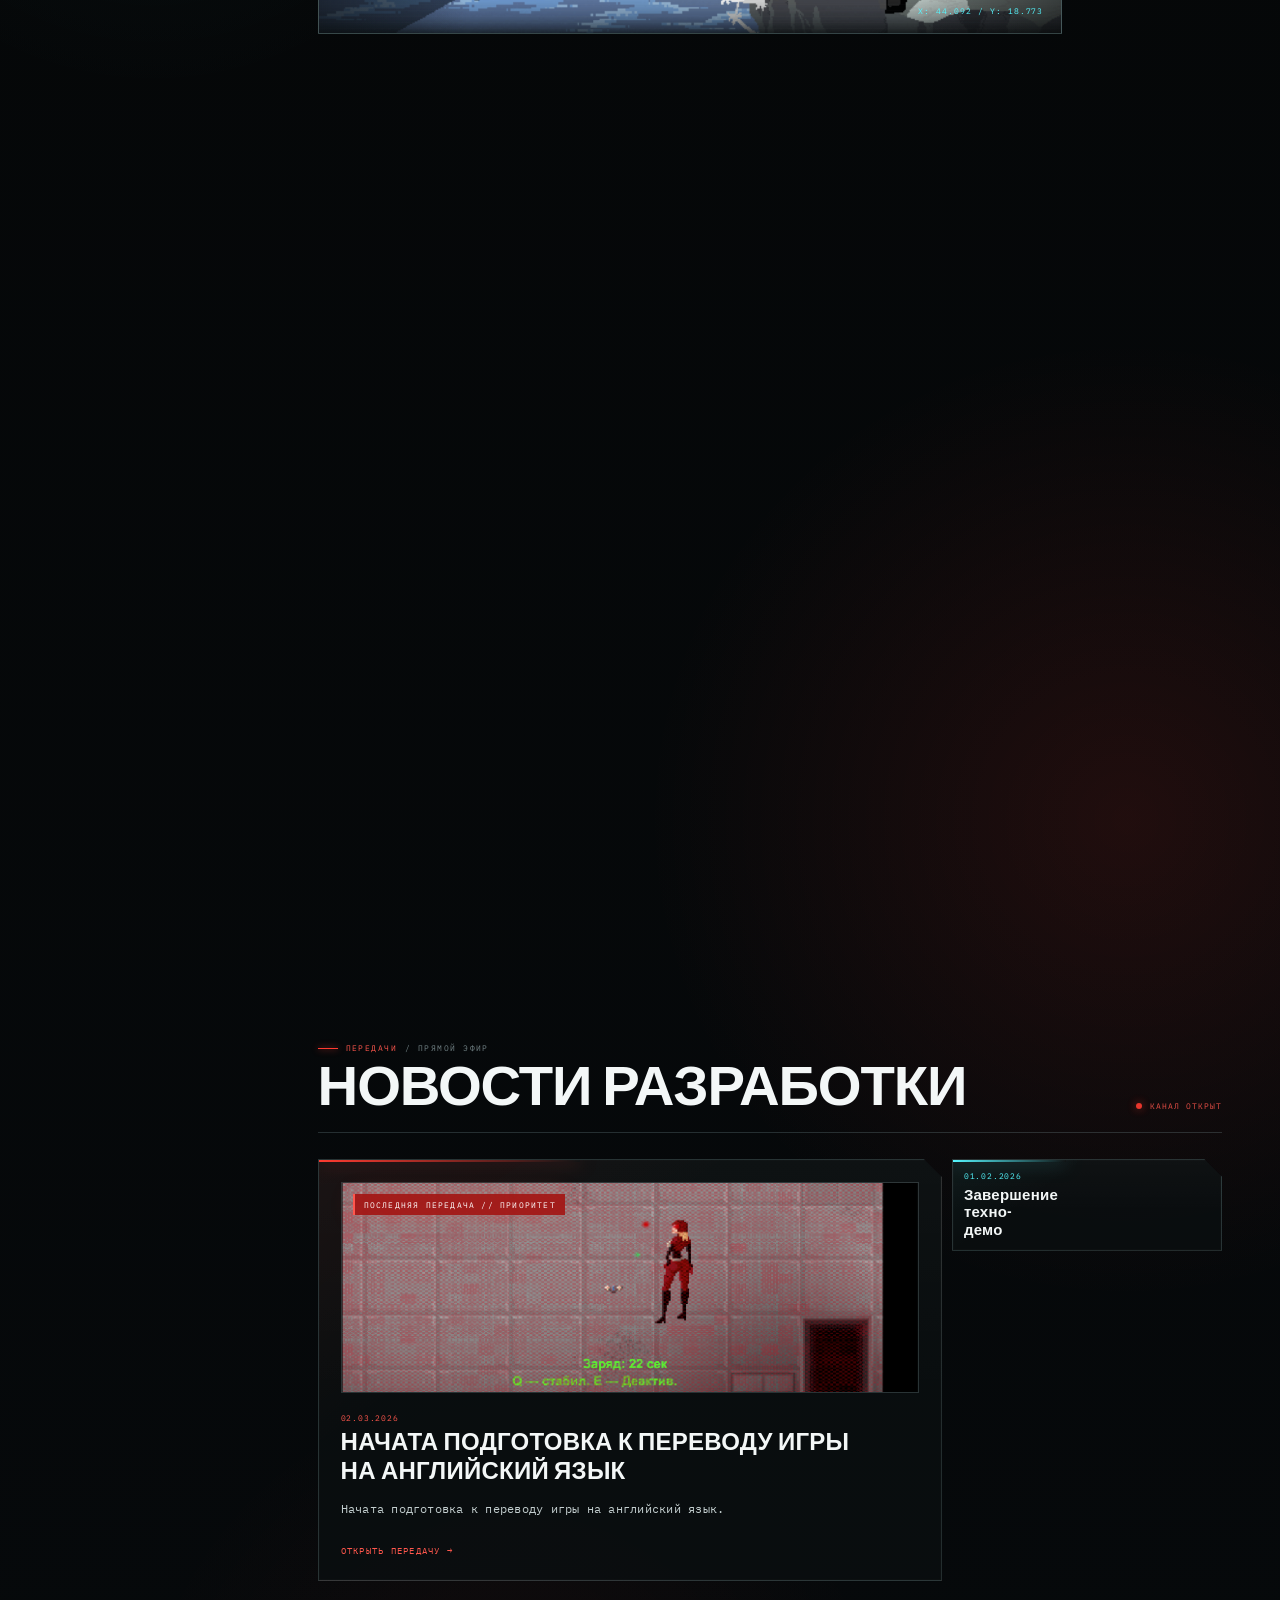
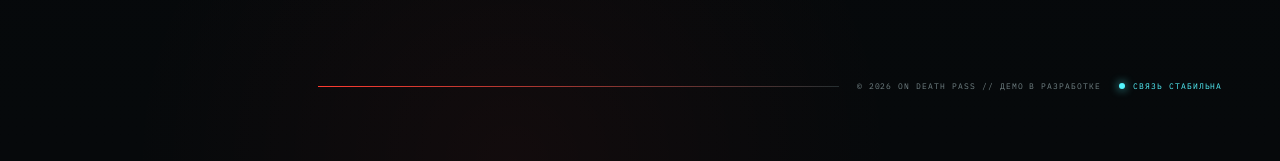
==== commit f078bb27: "Мобильный сектор на внутренних страницах и актуальный README. Вернул компактную полоску «СЕКТОР» на " ====
--- a/index.html
+++ b/index.html
@@ -7,10 +7,7 @@
 <title>ON DEATH PASS — стелс-хоррор про агентов в мире после катастрофы</title>
 <meta name="description" content="ON DEATH PASS — стелс-экшн с элементами хоррора. Агенты Роз и Нефелим должны проникнуть на защищённый объект. Скачайте демо-версию.">
 <script>document.documentElement.classList.add('js');</script>
-<link rel="stylesheet" href="style.css?v=20260806ak">
-
-<!-- Netlify Identity: нужен на главной, чтобы принять invite из письма -->
-<script src="https://identity.netlify.com/v1/netlify-identity-widget.js"></script>
+<link rel="stylesheet" href="style.css?v=20260806am">
 
 <!-- GoatCounter analytics: без cookies, без сбора личных данных -->
 <script data-goatcounter="https://deathpass.goatcounter.com/count"
@@ -391,16 +388,5 @@
 
 <script src="script.js?v=20260806ak"></script>
 <script src="interface.js?v=20260806ah"></script>
-<script>
-  if (window.netlifyIdentity) {
-    window.netlifyIdentity.on("init", (user) => {
-      if (!user) {
-        window.netlifyIdentity.on("login", () => {
-          document.location.href = "/admin/";
-        });
-      }
-    });
-  }
-</script>
 </body>
 </html>
--- a/style.css
+++ b/style.css
@@ -4386,6 +4386,7 @@
   display: none;
 }
 
+/* Планшет: сектор сверху, статус + часы снизу (на главной полоски нет в HTML) */
 @media (max-width: 900px) and (min-width: 681px) {
   .content > .topline {
     grid-template-columns: minmax(0, 1fr) auto;
@@ -4445,9 +4446,74 @@
   }
 }
 
+/* Телефон: только ● СЕКТОР … // … */
 @media (max-width: 680px) {
-  /* Полоска «СЕКТОР …» на телефоне скрыта */
   .content > .topline {
+    grid-template-columns: 8px minmax(0, 1fr);
+    grid-template-areas: "status sector";
+    align-items: center;
+    gap: 11px;
+    min-height: 58px;
+    margin-top: 8px;
+    margin-bottom: 14px;
+    padding: 0 20px;
+    border-top: 0;
+    border-bottom: 1px solid rgba(112, 151, 154, 0.24);
+    font-size: 9px;
+    letter-spacing: 0.12em;
+  }
+
+  .topline__sector {
+    grid-area: sector;
+    justify-self: start;
+    display: flex;
+    align-items: center;
+    justify-content: flex-start;
+    gap: 8px;
+    min-width: 0;
+    padding-bottom: 0;
+    border-bottom: 0;
+    white-space: nowrap;
+  }
+
+  .topline__sector-code {
+    color: rgba(220, 230, 231, 0.68);
+  }
+
+  .topline__sector-divider {
+    color: var(--red, #e0201f);
+  }
+
+  .topline__sector strong {
+    color: rgba(245, 248, 248, 0.92);
+  }
+
+  .topline__status {
+    grid-area: status;
+    justify-self: start;
+    width: auto;
+    height: auto;
+    min-width: 0;
+    display: block;
+    padding: 0;
+    background: transparent;
+    border: 0;
+  }
+
+  .topline__status i {
+    width: 6px;
+    height: 6px;
+    display: block;
+    margin: 0;
+    background: var(--cyan, #35c9d6);
+    border-radius: 50%;
+    box-shadow:
+      0 0 6px rgba(53, 201, 214, 0.9),
+      0 0 13px rgba(53, 201, 214, 0.4);
+  }
+
+  .topline__status-text,
+  .topline__clock {
     display: none;
   }
 }
@@ -4775,21 +4841,13 @@
   }
 }
 
-/* Сектор: // это текст, не статус-точка (.topline i) */
-.topline__sector > span {
+/* Сектор: код / разделитель / название */
+.topline__sector-code {
   color: rgba(229, 237, 238, 0.76);
 }
 
-.topline__sector > i {
+.topline__sector-divider {
   display: inline;
-  width: auto;
-  height: auto;
-  margin: 0;
-  padding: 0;
-  border-radius: 0;
-  background: none;
-  box-shadow: none;
-  animation: none;
   color: var(--red, #e0201f);
   font: inherit;
   font-style: normal;
@@ -4849,12 +4907,6 @@
 
   .burger {
     flex: 0 0 auto;
-  }
-
-
-  /* Полоска «СЕКТОР …» на телефоне скрыта */
-  .content > .topline {
-    display: none !important;
   }
 
 
